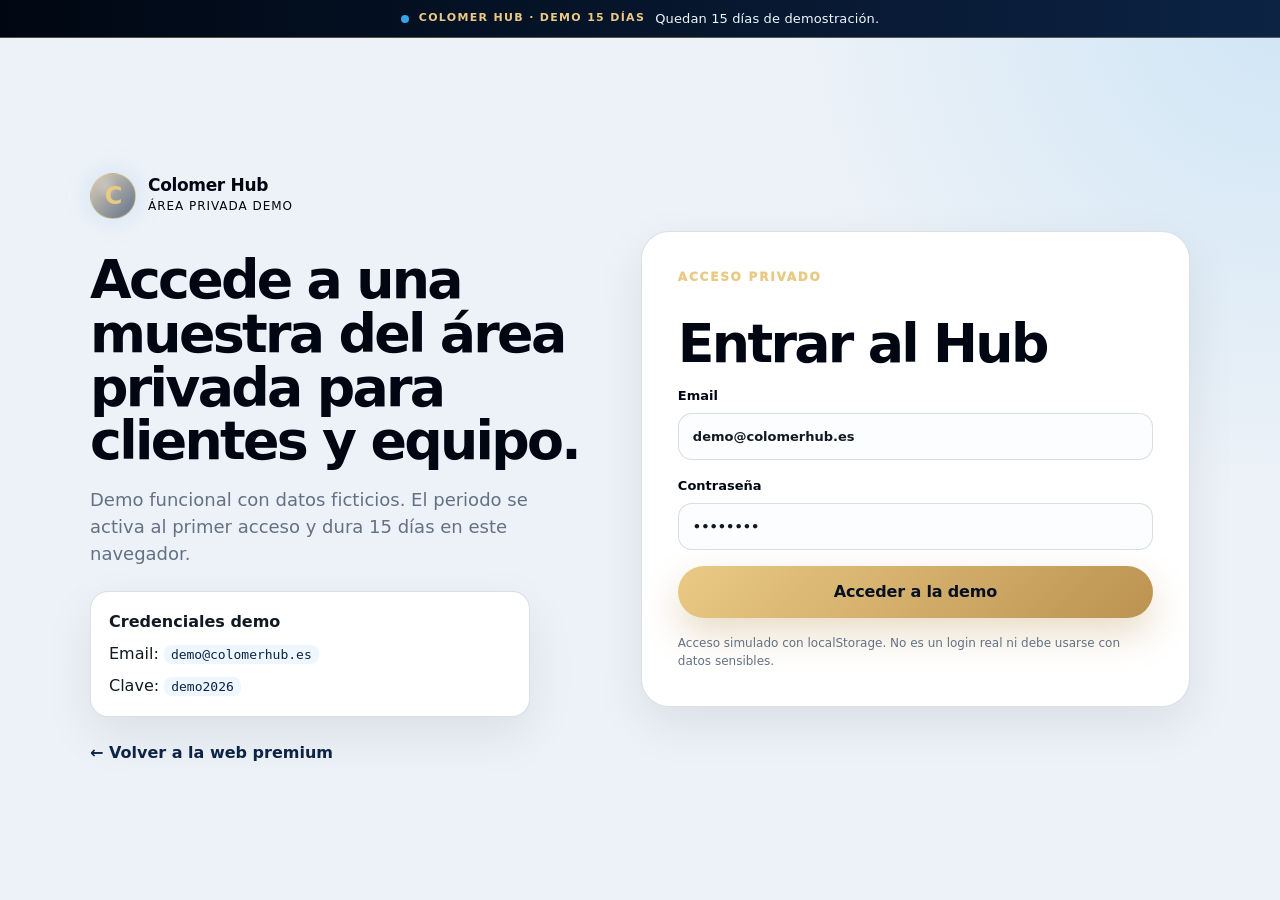
==== hub.html @ 7e305460 "Add files via upload" ====
<!doctype html>
<html lang="es">
<head>
  <meta charset="utf-8">
  <meta name="viewport" content="width=device-width, initial-scale=1">
  <title>Colomer Hub · Demo operativa 15 días</title>
  <meta name="description" content="Demo premium de Hub operativo para Colomer & Asociados con periodo de demostración de 15 días.">
  <meta name="theme-color" content="#000712">
  <link rel="stylesheet" href="styles.css">
</head>
<body class="hub-page">
  <div class="demo-topbar hub-bar" data-trial-banner>
    <span class="pulse-dot"></span>
    <strong>Colomer Hub · Demo 15 días</strong>
    <span data-trial-text>Calculando periodo de demostración…</span>
  </div>

  <main class="hub-shell">
    <section class="login-view" data-login-view>
      <div class="login-brand reveal">
        <a class="brand" href="index.html">
          <span class="brand-mark">C</span>
          <span>
            <strong>Colomer Hub</strong>
            <em>Área privada demo</em>
          </span>
        </a>
        <h1>Accede a una muestra del área privada para clientes y equipo.</h1>
        <p>
          Demo funcional con datos ficticios. El periodo se activa al primer acceso y dura 15 días en este navegador.
        </p>
        <div class="credentials-box">
          <strong>Credenciales demo</strong>
          <span>Email: <code>demo@colomerhub.es</code></span>
          <span>Clave: <code>demo2026</code></span>
        </div>
        <a href="index.html" class="text-link">← Volver a la web premium</a>
      </div>

      <form class="login-card reveal delay-1" data-login-form>
        <span class="eyebrow">Acceso privado</span>
        <h2>Entrar al Hub</h2>
        <label>
          Email
          <input type="email" name="email" value="demo@colomerhub.es" required>
        </label>
        <label>
          Contraseña
          <input type="password" name="password" value="demo2026" required>
        </label>
        <button class="btn btn-gold" type="submit">Acceder a la demo</button>
        <p class="form-note">
          Acceso simulado con localStorage. No es un login real ni debe usarse con datos sensibles.
        </p>
      </form>
    </section>

    <section class="app-view" data-app-view hidden>
      <aside class="sidebar">
        <a class="brand hub-brand" href="index.html">
          <span class="brand-mark">C</span>
          <span>
            <strong>Colomer Hub</strong>
            <em>Demo operativa</em>
          </span>
        </a>

        <nav class="side-nav" aria-label="Navegación Hub">
          <button class="active" type="button" data-tab-button="dashboard">Panel</button>
          <button type="button" data-tab-button="clientes">Clientes</button>
          <button type="button" data-tab-button="documentos">Documentos</button>
          <button type="button" data-tab-button="avisos">Avisos</button>
          <button type="button" data-tab-button="config">Demo y seguridad</button>
        </nav>

        <div class="sidebar-foot">
          <a href="index.html">Web premium</a>
          <button type="button" data-logout>Salir</button>
        </div>
      </aside>

      <div class="hub-main">
        <header class="hub-header">
          <div>
            <span class="eyebrow">Área privada</span>
            <h1>Panel operativo Colomer</h1>
          </div>
          <div class="hub-actions">
            <span class="trial-pill" data-trial-pill>Demo activa</span>
            <button class="btn btn-small btn-ghost-dark" type="button" data-open-upload>Subir documento</button>
          </div>
        </header>

        <section class="hub-tab active" data-tab="dashboard">
          <div class="kpi-grid">
            <article class="kpi-card"><span>Clientes activos</span><strong data-kpi-clients>18</strong><em>demo</em></article>
            <article class="kpi-card"><span>Documentos recibidos</span><strong data-kpi-docs>42</strong><em>este mes</em></article>
            <article class="kpi-card"><span>Pendientes</span><strong data-kpi-pending>12</strong><em>revisión</em></article>
            <article class="kpi-card"><span>Ahorro estimado</span><strong>8h</strong><em>mensuales</em></article>
          </div>

          <div class="hub-grid">
            <article class="hub-card wide">
              <div class="card-title">
                <div><span class="eyebrow">Bandeja</span><h2>Últimos documentos</h2></div>
                <button class="link-button" type="button" data-tab-link="documentos">Ver todos</button>
              </div>
              <div class="table-wrap">
                <table class="data-table">
                  <thead>
                    <tr><th>Cliente</th><th>Documento</th><th>Estado</th><th>Fecha</th></tr>
                  </thead>
                  <tbody data-doc-table="dashboard"></tbody>
                </table>
              </div>
            </article>

            <article class="hub-card">
              <span class="eyebrow">Actividad</span>
              <h2>Seguimiento interno</h2>
              <div class="activity-list" data-activity-list></div>
            </article>
          </div>
        </section>

        <section class="hub-tab" data-tab="clientes">
          <div class="card-title">
            <div><span class="eyebrow">Clientes</span><h2>Fichas de cliente demo</h2></div>
          </div>
          <div class="client-grid" data-client-grid></div>
        </section>

        <section class="hub-tab" data-tab="documentos">
          <article class="hub-card">
            <div class="card-title">
              <div><span class="eyebrow">Documentos</span><h2>Bandeja documental</h2></div>
              <button class="btn btn-small btn-gold" type="button" data-open-upload>Nuevo documento</button>
            </div>
            <div class="filters">
              <button class="active" type="button" data-filter="all">Todos</button>
              <button type="button" data-filter="pendiente">Pendientes</button>
              <button type="button" data-filter="validado">Validados</button>
              <button type="button" data-filter="falta">Falta información</button>
            </div>
            <div class="table-wrap">
              <table class="data-table">
                <thead>
                  <tr><th>Cliente</th><th>Tipo</th><th>Documento</th><th>Estado</th><th>Fecha</th><th>Responsable</th></tr>
                </thead>
                <tbody data-doc-table="full"></tbody>
              </table>
            </div>
          </article>
        </section>

        <section class="hub-tab" data-tab="avisos">
          <div class="hub-grid">
            <article class="hub-card">
              <span class="eyebrow">Avisos</span>
              <h2>Mensajes al cliente</h2>
              <div class="notice-list">
                <div class="notice"><strong>Recordatorio trimestral</strong><span>Subir facturas antes del día 12.</span></div>
                <div class="notice"><strong>Documentación incompleta</strong><span>Falta certificado bancario para Proyectos Levante.</span></div>
                <div class="notice"><strong>Validación contable</strong><span>García Solar SL tiene documentos validados.</span></div>
              </div>
            </article>

            <article class="hub-card">
              <span class="eyebrow">Mensaje rápido</span>
              <h2>Enviar aviso simulado</h2>
              <form data-notice-form>
                <label>Cliente
                  <select name="client">
                    <option>García Solar SL</option>
                    <option>López Retail</option>
                    <option>Natura Clinic</option>
                    <option>Proyectos Levante</option>
                  </select>
                </label>
                <label>Mensaje
                  <textarea name="message" rows="4" required placeholder="Ejemplo: Hemos recibido tus facturas y están en revisión."></textarea>
                </label>
                <button class="btn btn-gold" type="submit">Guardar aviso demo</button>
              </form>
            </article>
          </div>
        </section>

        <section class="hub-tab" data-tab="config">
          <article class="hub-card">
            <span class="eyebrow">Demo y seguridad</span>
            <h2>Qué es real en esta demo y qué requiere versión profesional</h2>
            <div class="security-grid">
              <div>
                <h3>Incluido en esta demo</h3>
                <ul class="feature-list">
                  <li>Diseño premium responsive.</li>
                  <li>Navegación de Hub y paneles simulados.</li>
                  <li>Login demo con localStorage.</li>
                  <li>Periodo de 15 días por navegador.</li>
                  <li>Datos ficticios para presentación comercial.</li>
                </ul>
              </div>
              <div>
                <h3>Necesario en versión real</h3>
                <ul class="feature-list">
                  <li>Login seguro con usuarios y roles.</li>
                  <li>Base de datos y almacenamiento documental.</li>
                  <li>Cifrado, backups y registros de actividad.</li>
                  <li>Revisión RGPD, privacidad y contratos.</li>
                  <li>Hosting, dominio, APIs y costes externos a nombre del cliente.</li>
                </ul>
              </div>
            </div>
            <div class="warning-box">
              Esta demo no debe usarse para documentación real. El bloqueo de 15 días es comercial y funciona en el navegador del usuario; no sustituye una licencia ni un control real de acceso.
            </div>
            <button class="link-button danger" type="button" data-reset-demo>Reiniciar demo en este navegador</button>
          </article>
        </section>
      </div>
    </section>
  </main>

  <dialog class="upload-modal" data-upload-modal>
    <form method="dialog" class="modal-card" data-upload-form>
      <button class="modal-close" value="cancel" aria-label="Cerrar">×</button>
      <span class="eyebrow">Subida documental</span>
      <h2>Nuevo documento demo</h2>
      <p class="form-note">El archivo no se sube a ningún servidor. Solo se guarda el nombre en este navegador.</p>
      <label>Cliente
        <select name="client" required>
          <option>García Solar SL</option>
          <option>López Retail</option>
          <option>Natura Clinic</option>
          <option>Proyectos Levante</option>
          <option>Autónomo Marta Ruiz</option>
        </select>
      </label>
      <label>Tipo de documento
        <select name="type" required>
          <option>Factura</option>
          <option>Nómina</option>
          <option>Contrato</option>
          <option>Modelo fiscal</option>
          <option>Justificante bancario</option>
        </select>
      </label>
      <label>Archivo demo
        <input type="file" name="file" aria-describedby="file-help">
        <span id="file-help" class="form-note">No se sube ni se comparte. Solo se muestra el nombre en la bandeja.</span>
      </label>
      <label>Comentario
        <textarea name="comment" rows="3" placeholder="Añadir observaciones internas."></textarea>
      </label>
      <button class="btn btn-gold" value="default" type="submit">Añadir a bandeja demo</button>
    </form>
  </dialog>

  <div class="expired-overlay" data-expired-overlay hidden>
    <div class="expired-card">
      <span class="eyebrow">Demo finalizada</span>
      <h2>El periodo de demostración de 15 días ha terminado.</h2>
      <p>
        Para continuar, sería necesario activar una versión real con acceso seguro, base de datos,
        almacenamiento documental y configuración profesional.
      </p>
      <a class="btn btn-gold" href="index.html#contacto">Solicitar versión real</a>
    </div>
  </div>

  <div class="toast" data-toast role="status" aria-live="polite"></div>

  <script src="app.js"></script>
</body>
</html>
---- styles.css ----
:root {
  --navy: #000712;
  --navy-2: #061b36;
  --panel: #0c2344;
  --ink: #111923;
  --muted: #647084;
  --gold: #bc9250;
  --gold-2: #e9ca84;
  --bronze: #875f2e;
  --blue: #35a3e5;
  --blue-2: #0067d6;
  --mint: #e6f2e4;
  --paper: #f4f7fb;
  --white: #ffffff;
  --line: rgba(12, 35, 68, .14);
  --shadow: 0 24px 80px rgba(0, 7, 18, .18);
  --radius: 28px;
  --radius-sm: 18px;
  --max: 1180px;
  color-scheme: light;
}

* { box-sizing: border-box; }
html { scroll-behavior: smooth; }
body {
  margin: 0;
  font-family: Inter, ui-sans-serif, system-ui, -apple-system, BlinkMacSystemFont, "Segoe UI", sans-serif;
  background: var(--paper);
  color: var(--ink);
  line-height: 1.5;
}
a { color: inherit; text-decoration: none; }
button, input, textarea, select { font: inherit; }
img { max-width: 100%; display: block; }
[hidden] { display: none !important; }

.shell {
  width: min(var(--max), calc(100% - 40px));
  margin-inline: auto;
}

.demo-topbar {
  position: sticky;
  top: 0;
  z-index: 80;
  min-height: 38px;
  display: flex;
  align-items: center;
  justify-content: center;
  gap: 10px;
  padding: 8px 18px;
  background: linear-gradient(90deg, var(--navy), var(--panel));
  color: #eef7ff;
  border-bottom: 1px solid rgba(233, 202, 132, .35);
  font-size: 13px;
  letter-spacing: .01em;
}
.demo-topbar strong { color: var(--gold-2); text-transform: uppercase; letter-spacing: .12em; font-size: 11px; }
.pulse-dot {
  width: 8px;
  height: 8px;
  border-radius: 50%;
  background: var(--blue);
  box-shadow: 0 0 0 0 rgba(53, 163, 229, .65);
  animation: pulse 1.8s infinite;
}
@keyframes pulse {
  70% { box-shadow: 0 0 0 9px rgba(53, 163, 229, 0); }
  100% { box-shadow: 0 0 0 0 rgba(53, 163, 229, 0); }
}

.site-header {
  min-height: 820px;
  padding-bottom: 90px;
  background:
    radial-gradient(circle at 75% 28%, rgba(53, 163, 229, .26), transparent 24%),
    radial-gradient(circle at 15% 10%, rgba(233, 202, 132, .12), transparent 24%),
    linear-gradient(135deg, #000712 0%, #061b36 54%, #0c2344 100%);
  color: var(--white);
  position: relative;
  overflow: hidden;
}
.site-header:before {
  content: "";
  position: absolute;
  inset: 0;
  background-image:
    linear-gradient(rgba(255,255,255,.045) 1px, transparent 1px),
    linear-gradient(90deg, rgba(255,255,255,.045) 1px, transparent 1px);
  background-size: 58px 58px;
  mask-image: linear-gradient(to bottom, rgba(0,0,0,.75), transparent);
}
.site-header > * { position: relative; z-index: 1; }

.nav {
  height: 86px;
  display: flex;
  align-items: center;
  justify-content: space-between;
}
.brand {
  display: inline-flex;
  align-items: center;
  gap: 12px;
  min-width: 0;
}
.brand-mark {
  width: 46px;
  height: 46px;
  flex: 0 0 46px;
  display: grid;
  place-items: center;
  border-radius: 50%;
  color: var(--gold-2);
  font-weight: 900;
  font-size: 24px;
  letter-spacing: -.04em;
  background:
    radial-gradient(circle at 35% 30%, rgba(255,255,255,.22), transparent 28%),
    linear-gradient(135deg, rgba(188,146,80,.36), rgba(12,35,68,.62));
  border: 1px solid rgba(233, 202, 132, .55);
  box-shadow: 0 0 28px rgba(53, 163, 229, .18);
}
.brand strong {
  display: block;
  line-height: 1.05;
  font-size: 17px;
  letter-spacing: -.02em;
}
.brand em {
  display: block;
  margin-top: 3px;
  font-style: normal;
  color: rgba(233, 244, 255, .72);
  font-size: 12px;
  letter-spacing: .08em;
  text-transform: uppercase;
}
.nav-links {
  display: flex;
  align-items: center;
  gap: 26px;
  color: rgba(238, 247, 255, .82);
  font-weight: 700;
  font-size: 14px;
}
.nav-links a:not(.btn):hover { color: var(--gold-2); }
.nav-toggle { display: none; }

.btn {
  border: 0;
  cursor: pointer;
  display: inline-flex;
  align-items: center;
  justify-content: center;
  gap: 9px;
  min-height: 52px;
  padding: 0 22px;
  border-radius: 999px;
  font-weight: 900;
  letter-spacing: -.01em;
  transition: transform .2s ease, box-shadow .2s ease, border-color .2s ease, background .2s ease;
}
.btn:hover { transform: translateY(-2px); }
.btn-small { min-height: 38px; padding: 0 15px; font-size: 13px; }
.btn-gold {
  color: #071123;
  background: linear-gradient(135deg, var(--gold-2), var(--gold));
  box-shadow: 0 16px 36px rgba(188, 146, 80, .32);
}
.btn-ghost {
  color: white;
  background: rgba(255,255,255,.08);
  border: 1px solid rgba(255,255,255,.18);
}
.btn-ghost-dark {
  color: var(--panel);
  background: #eef6ff;
  border: 1px solid #cfe6fb;
}
.btn-light {
  color: var(--navy);
  background: white;
  box-shadow: 0 18px 44px rgba(0, 0, 0, .18);
}

.hero {
  display: grid;
  grid-template-columns: 1.02fr .98fr;
  gap: 68px;
  align-items: center;
  padding-top: 72px;
}
.eyebrow {
  display: inline-flex;
  color: var(--gold-2);
  text-transform: uppercase;
  letter-spacing: .15em;
  font-size: 12px;
  font-weight: 950;
  margin-bottom: 15px;
}
.hero h1 {
  margin: 0;
  font-size: clamp(46px, 6vw, 78px);
  line-height: .94;
  letter-spacing: -.065em;
  max-width: 820px;
}
.hero-lead {
  margin: 26px 0 0;
  max-width: 690px;
  color: rgba(238, 247, 255, .78);
  font-size: 19px;
}
.hero-actions {
  display: flex;
  flex-wrap: wrap;
  gap: 14px;
  margin-top: 34px;
}
.hero-notes {
  display: flex;
  flex-wrap: wrap;
  gap: 12px;
  margin-top: 28px;
  color: rgba(238, 247, 255, .78);
  font-size: 13px;
  font-weight: 700;
}
.hero-notes span {
  border: 1px solid rgba(233, 202, 132, .22);
  background: rgba(255,255,255,.055);
  border-radius: 999px;
  padding: 7px 10px;
}

.hero-panel {
  position: relative;
  min-height: 520px;
  display: grid;
  place-items: center;
}
.orb {
  position: absolute;
  width: min(90%, 470px);
  aspect-ratio: 1;
  border-radius: 50%;
  background:
    radial-gradient(circle at 50% 50%, rgba(53, 163, 229, .26), transparent 42%),
    conic-gradient(from 90deg, rgba(233,202,132,.08), rgba(53,163,229,.28), rgba(233,202,132,.08));
  filter: blur(.2px);
  animation: spin 18s linear infinite;
}
@keyframes spin { to { transform: rotate(360deg); } }
.panel-card {
  position: relative;
  width: min(100%, 470px);
  border: 1px solid rgba(233, 202, 132, .34);
  background:
    linear-gradient(145deg, rgba(255,255,255,.16), rgba(255,255,255,.045)),
    linear-gradient(145deg, rgba(0,7,18,.92), rgba(12,35,68,.82));
  backdrop-filter: blur(18px);
  border-radius: 30px;
  box-shadow: 0 30px 90px rgba(0,0,0,.34);
  padding: 24px;
}
.panel-head {
  display: flex;
  align-items: flex-start;
  justify-content: space-between;
  gap: 16px;
  margin-bottom: 24px;
}
.panel-head span { color: var(--gold-2); font-weight: 900; letter-spacing: .12em; text-transform: uppercase; font-size: 11px; }
.panel-head strong { color: white; font-size: 18px; }
.metric-row {
  display: grid;
  grid-template-columns: repeat(3, 1fr);
  gap: 12px;
  margin-bottom: 22px;
}
.metric-row div {
  padding: 15px;
  border-radius: 17px;
  background: rgba(255,255,255,.07);
  border: 1px solid rgba(255,255,255,.1);
}
.metric-row b { display: block; font-size: 30px; line-height: 1; color: white; }
.metric-row span { color: rgba(238,247,255,.66); font-size: 12px; }
.doc-line {
  display: flex;
  justify-content: space-between;
  gap: 14px;
  margin-top: 10px;
  padding: 14px;
  border-radius: 15px;
  background: rgba(255,255,255,.075);
  border: 1px solid rgba(255,255,255,.08);
  color: rgba(238,247,255,.9);
  font-size: 13px;
}
.doc-line em { font-style: normal; color: var(--blue); font-weight: 900; }
.doc-line.ok em { color: #8ee1c4; }
.doc-line.warn em { color: var(--gold-2); }
.floating-card {
  position: absolute;
  z-index: 2;
  width: 170px;
  padding: 17px;
  border-radius: 19px;
  background: rgba(255,255,255,.93);
  color: var(--navy);
  box-shadow: 0 20px 60px rgba(0,0,0,.24);
}
.floating-card small { display: block; color: var(--muted); font-weight: 800; }
.floating-card strong { display: block; margin-top: 4px; font-size: 18px; }
.fc-1 { top: 92px; left: 0; }
.fc-2 { right: 8px; bottom: 78px; }

.trust-strip {
  position: relative;
  z-index: 3;
  margin-top: -56px;
  display: grid;
  grid-template-columns: repeat(3, 1fr);
  gap: 18px;
}
.trust-strip article {
  min-height: 118px;
  padding: 24px;
  border-radius: var(--radius-sm);
  background: rgba(255,255,255,.92);
  box-shadow: var(--shadow);
  border: 1px solid rgba(255,255,255,.6);
}
.trust-strip strong { display: block; color: var(--navy); font-size: 22px; }
.trust-strip span { display: block; margin-top: 6px; color: var(--muted); }

.section {
  padding: 96px 0;
}
.section-head {
  max-width: 850px;
  margin-bottom: 36px;
}
.section h2,
.contact-card h2,
.hub-card h2,
.login-card h2,
.login-brand h1,
.expired-card h2 {
  margin: 0;
  color: var(--navy);
  font-size: clamp(34px, 4.2vw, 54px);
  line-height: 1;
  letter-spacing: -.05em;
}
.section-head p,
.split p,
.contact-card p {
  margin: 18px 0 0;
  color: var(--muted);
  font-size: 18px;
}
.cards-grid.six {
  display: grid;
  grid-template-columns: repeat(3, 1fr);
  gap: 18px;
}
.service-card,
.step,
.contact-card,
.hub-card,
.login-card,
.credentials-box,
.client-card,
.notice {
  background: white;
  border: 1px solid var(--line);
  box-shadow: 0 18px 50px rgba(0, 7, 18, .08);
  border-radius: var(--radius-sm);
}
.service-card {
  padding: 28px;
  min-height: 220px;
}
.card-icon {
  display: inline-flex;
  align-items: center;
  justify-content: center;
  width: 44px;
  height: 44px;
  border-radius: 14px;
  background: linear-gradient(135deg, rgba(233,202,132,.32), rgba(53,163,229,.12));
  color: var(--bronze);
  font-weight: 950;
}
.service-card h3,
.step h3,
.hub-card h3,
.client-card h3 {
  margin: 20px 0 8px;
  color: var(--navy);
  font-size: 23px;
  letter-spacing: -.03em;
}
.service-card p,
.step p,
.hub-card p,
.client-card p,
.notice span {
  color: var(--muted);
  margin: 0;
}

.split-section {
  background:
    linear-gradient(135deg, rgba(0,7,18,.96), rgba(12,35,68,.94)),
    radial-gradient(circle at 80% 50%, rgba(53,163,229,.22), transparent 28%);
  color: white;
}
.split {
  display: grid;
  grid-template-columns: .95fr 1.05fr;
  gap: 70px;
  align-items: center;
}
.split h2 { color: white; }
.split p { color: rgba(238,247,255,.75); }
.feature-list {
  list-style: none;
  padding: 0;
  margin: 24px 0 28px;
}
.feature-list li {
  position: relative;
  padding-left: 28px;
  margin: 12px 0;
  color: inherit;
}
.feature-list li:before {
  content: "✓";
  position: absolute;
  left: 0;
  top: 0;
  color: var(--gold-2);
  font-weight: 950;
}

.hub-preview { text-align: center; }
.browser {
  overflow: hidden;
  border-radius: 28px;
  background: rgba(255,255,255,.08);
  border: 1px solid rgba(233,202,132,.28);
  box-shadow: 0 34px 90px rgba(0,0,0,.35);
}
.browser-top {
  height: 44px;
  display: flex;
  align-items: center;
  gap: 8px;
  padding: 0 18px;
  background: rgba(0,7,18,.58);
  border-bottom: 1px solid rgba(255,255,255,.09);
}
.browser-top span {
  width: 11px;
  height: 11px;
  border-radius: 50%;
  background: rgba(255,255,255,.32);
}
.browser-body {
  min-height: 380px;
  display: grid;
  grid-template-columns: 130px 1fr;
  gap: 18px;
  padding: 22px;
}
.side-mini {
  border-radius: 18px;
  background:
    linear-gradient(#fff 0 0) 20px 28px/66px 8px no-repeat,
    linear-gradient(#fff 0 0) 20px 62px/86px 7px no-repeat,
    linear-gradient(#fff 0 0) 20px 92px/70px 7px no-repeat,
    linear-gradient(#fff 0 0) 20px 122px/78px 7px no-repeat,
    rgba(255,255,255,.08);
  opacity: .55;
}
.dash-mini {
  display: grid;
  gap: 16px;
}
.mini-title, .mini-kpis span, .mini-table i {
  display: block;
  border-radius: 14px;
  background: rgba(255,255,255,.13);
}
.mini-title { height: 58px; }
.mini-kpis {
  display: grid;
  grid-template-columns: repeat(3, 1fr);
  gap: 12px;
}
.mini-kpis span { height: 92px; }
.mini-table {
  display: grid;
  gap: 10px;
}
.mini-table i { height: 42px; }
.microcopy { margin-top: 18px; color: rgba(238,247,255,.62); font-size: 13px; }

.timeline {
  display: grid;
  grid-template-columns: repeat(5, 1fr);
  gap: 16px;
}
.step { padding: 24px; }
.step b {
  display: inline-flex;
  width: 42px;
  height: 42px;
  align-items: center;
  justify-content: center;
  border-radius: 50%;
  background: var(--navy);
  color: var(--gold-2);
}

.cta-band {
  background: linear-gradient(135deg, var(--panel), var(--navy));
  color: white;
}
.cta-inner {
  display: grid;
  grid-template-columns: 1fr auto;
  gap: 32px;
  align-items: center;
}
.cta-inner h2 { color: white; max-width: 780px; }
.cta-inner p { color: rgba(238,247,255,.72); max-width: 720px; }

.contact-card {
  padding: 38px;
  display: grid;
  grid-template-columns: .9fr 1.1fr;
  gap: 48px;
}
.contact-form,
.login-card,
.hub-card form,
.modal-card {
  display: grid;
  gap: 16px;
}
label {
  display: grid;
  gap: 7px;
  color: var(--navy);
  font-weight: 900;
  font-size: 13px;
}
input, textarea, select {
  width: 100%;
  border: 1px solid var(--line);
  border-radius: 14px;
  padding: 13px 14px;
  background: #fbfdff;
  color: var(--ink);
  outline: none;
}
input:focus, textarea:focus, select:focus {
  border-color: rgba(53,163,229,.8);
  box-shadow: 0 0 0 4px rgba(53,163,229,.11);
}
.form-note {
  margin: 0;
  color: var(--muted);
  font-size: 12px;
}
.footer {
  padding: 34px 0;
  background: var(--navy);
  color: rgba(238,247,255,.74);
}
.footer-inner {
  display: flex;
  justify-content: space-between;
  gap: 24px;
  align-items: center;
}
.footer strong { color: white; display: block; }
.footer a { margin-left: 20px; }

/* Hub */
.hub-page {
  background:
    radial-gradient(circle at top right, rgba(53,163,229,.16), transparent 32%),
    #edf2f8;
}
.hub-shell { min-height: calc(100vh - 38px); }
.login-view {
  width: min(1100px, calc(100% - 40px));
  min-height: calc(100vh - 38px);
  margin: 0 auto;
  display: grid;
  grid-template-columns: .95fr 1.05fr;
  gap: 54px;
  align-items: center;
}
.login-brand h1 {
  margin-top: 34px;
  max-width: 620px;
}
.login-brand p {
  color: var(--muted);
  font-size: 18px;
  max-width: 560px;
}
.login-brand .brand strong,
.login-brand .brand em { color: var(--navy); }
.login-card {
  padding: 36px;
  border-radius: var(--radius);
}
.credentials-box {
  display: grid;
  gap: 8px;
  max-width: 440px;
  padding: 18px;
  margin: 24px 0;
}
.credentials-box code {
  color: var(--panel);
  background: #eef6ff;
  padding: 2px 7px;
  border-radius: 8px;
}
.text-link {
  color: var(--panel);
  font-weight: 900;
}

.app-view {
  min-height: calc(100vh - 38px);
  display: grid;
  grid-template-columns: 286px minmax(0, 1fr);
}
.sidebar {
  position: sticky;
  top: 38px;
  height: calc(100vh - 38px);
  padding: 26px 18px;
  color: white;
  background:
    radial-gradient(circle at 100% 0%, rgba(53,163,229,.24), transparent 32%),
    linear-gradient(180deg, var(--navy), var(--panel));
  border-right: 1px solid rgba(233,202,132,.24);
  display: flex;
  flex-direction: column;
}
.hub-brand { margin-bottom: 30px; }
.side-nav {
  display: grid;
  gap: 8px;
}
.side-nav button,
.sidebar-foot button,
.sidebar-foot a {
  width: 100%;
  border: 0;
  color: rgba(238,247,255,.75);
  background: transparent;
  text-align: left;
  padding: 13px 14px;
  border-radius: 14px;
  cursor: pointer;
  font-weight: 850;
}
.side-nav button:hover,
.side-nav button.active {
  color: white;
  background: rgba(255,255,255,.095);
}
.sidebar-foot {
  margin-top: auto;
  display: grid;
  gap: 6px;
}
.hub-main {
  min-width: 0;
  padding: 30px;
}
.hub-header {
  display: flex;
  justify-content: space-between;
  align-items: flex-start;
  gap: 24px;
  margin-bottom: 26px;
}
.hub-header h1 {
  margin: 0;
  color: var(--navy);
  font-size: clamp(32px, 4vw, 54px);
  line-height: 1;
  letter-spacing: -.055em;
}
.hub-actions { display: flex; align-items: center; gap: 12px; flex-wrap: wrap; justify-content: flex-end; }
.trial-pill {
  display: inline-flex;
  border-radius: 999px;
  padding: 9px 13px;
  background: white;
  border: 1px solid var(--line);
  color: var(--panel);
  font-weight: 900;
  font-size: 13px;
}
.kpi-grid {
  display: grid;
  grid-template-columns: repeat(4, 1fr);
  gap: 16px;
  margin-bottom: 18px;
}
.kpi-card,
.hub-card {
  background: white;
  border: 1px solid var(--line);
  box-shadow: 0 18px 50px rgba(0, 7, 18, .07);
  border-radius: 24px;
}
.kpi-card { padding: 22px; }
.kpi-card span, .kpi-card em {
  display: block;
  color: var(--muted);
  font-style: normal;
  font-weight: 800;
}
.kpi-card strong {
  display: block;
  margin: 8px 0 4px;
  font-size: 42px;
  color: var(--navy);
  letter-spacing: -.05em;
  line-height: 1;
}
.hub-grid {
  display: grid;
  grid-template-columns: minmax(0, 1.45fr) minmax(320px, .75fr);
  gap: 18px;
}
.hub-card { padding: 24px; }
.card-title {
  display: flex;
  align-items: flex-start;
  justify-content: space-between;
  gap: 18px;
  margin-bottom: 18px;
}
.hub-card h2 {
  font-size: clamp(26px, 3vw, 38px);
}
.table-wrap { overflow-x: auto; }
.data-table {
  width: 100%;
  border-collapse: collapse;
  min-width: 700px;
}
.data-table th {
  text-align: left;
  color: var(--muted);
  font-size: 12px;
  letter-spacing: .08em;
  text-transform: uppercase;
  padding: 12px 10px;
  border-bottom: 1px solid var(--line);
}
.data-table td {
  padding: 14px 10px;
  border-bottom: 1px solid var(--line);
  vertical-align: middle;
}
.status {
  display: inline-flex;
  align-items: center;
  white-space: nowrap;
  border-radius: 999px;
  padding: 7px 10px;
  font-weight: 900;
  font-size: 12px;
}
.status.validado { background: #e5f8ef; color: #08714e; }
.status.pendiente { background: #fff5df; color: #8a5e13; }
.status.falta { background: #ffeceb; color: #a0322c; }
.status.proceso { background: #eaf5ff; color: #0b5e9c; }
.status.recibido { background: #eef2f7; color: #516070; }

.activity-list { display: grid; gap: 12px; }
.activity {
  border-left: 3px solid var(--gold);
  padding: 2px 0 2px 12px;
}
.activity strong { display: block; color: var(--navy); }
.activity span { color: var(--muted); font-size: 13px; }
.hub-tab { display: none; }
.hub-tab.active { display: block; }

.client-grid {
  display: grid;
  grid-template-columns: repeat(3, 1fr);
  gap: 18px;
}
.client-card {
  padding: 24px;
}
.client-meta {
  display: flex;
  flex-wrap: wrap;
  gap: 8px;
  margin-top: 16px;
}
.client-meta span {
  border-radius: 999px;
  background: #eef6ff;
  color: var(--panel);
  padding: 7px 10px;
  font-size: 12px;
  font-weight: 900;
}
.filters {
  display: flex;
  flex-wrap: wrap;
  gap: 8px;
  margin-bottom: 15px;
}
.filters button,
.link-button {
  border: 0;
  cursor: pointer;
  border-radius: 999px;
  padding: 9px 12px;
  background: #eef2f7;
  color: var(--panel);
  font-weight: 900;
}
.filters button.active {
  background: var(--panel);
  color: white;
}
.link-button { background: transparent; color: var(--blue-2); padding: 0; }
.link-button.danger { color: #a0322c; margin-top: 20px; }

.notice-list { display: grid; gap: 12px; }
.notice { padding: 18px; }
.notice strong { display: block; color: var(--navy); margin-bottom: 5px; }

.security-grid {
  display: grid;
  grid-template-columns: 1fr 1fr;
  gap: 18px;
}
.security-grid .feature-list li { color: var(--muted); }
.security-grid .feature-list li:before { color: var(--gold); }
.warning-box {
  margin-top: 20px;
  padding: 18px;
  border-radius: 18px;
  background: #fff6e5;
  color: #73501e;
  border: 1px solid #ecd5a1;
  font-weight: 800;
}

.upload-modal {
  width: min(560px, calc(100% - 28px));
  border: 0;
  border-radius: 28px;
  padding: 0;
  box-shadow: 0 40px 120px rgba(0,0,0,.38);
}
.upload-modal::backdrop { background: rgba(0, 7, 18, .68); backdrop-filter: blur(5px); }
.modal-card { padding: 28px; position: relative; }
.modal-close {
  position: absolute;
  right: 18px;
  top: 16px;
  border: 0;
  background: #eef2f7;
  color: var(--navy);
  width: 38px;
  height: 38px;
  border-radius: 50%;
  font-size: 24px;
  cursor: pointer;
}
.expired-overlay {
  position: fixed;
  inset: 0;
  z-index: 100;
  display: grid;
  place-items: center;
  background: rgba(0,7,18,.82);
  padding: 22px;
}
.expired-card {
  width: min(560px, 100%);
  background: white;
  border-radius: 30px;
  padding: 34px;
  box-shadow: 0 36px 120px rgba(0,0,0,.36);
}
.expired-card p { color: var(--muted); }

.toast {
  position: fixed;
  left: 50%;
  bottom: 24px;
  z-index: 120;
  transform: translate(-50%, 20px);
  opacity: 0;
  pointer-events: none;
  color: white;
  background: linear-gradient(135deg, var(--navy), var(--panel));
  border: 1px solid rgba(233,202,132,.28);
  border-radius: 999px;
  padding: 13px 18px;
  box-shadow: 0 18px 50px rgba(0,0,0,.22);
  transition: opacity .2s ease, transform .2s ease;
}
.toast.show {
  opacity: 1;
  transform: translate(-50%, 0);
}

.reveal {
  opacity: 0;
  transform: translateY(18px);
  animation: reveal .72s cubic-bezier(.16,1,.3,1) forwards;
}
.delay-1 { animation-delay: .12s; }
.delay-2 { animation-delay: .22s; }
@keyframes reveal {
  to { opacity: 1; transform: translateY(0); }
}

@media (max-width: 1020px) {
  .hero, .split, .contact-card, .login-view, .hub-grid {
    grid-template-columns: 1fr;
  }
  .hero { gap: 30px; padding-top: 40px; }
  .hero-panel { min-height: 430px; }
  .trust-strip, .cards-grid.six, .timeline, .kpi-grid, .client-grid, .security-grid {
    grid-template-columns: repeat(2, 1fr);
  }
  .app-view { grid-template-columns: 1fr; }
  .sidebar {
    position: static;
    height: auto;
  }
  .side-nav { grid-template-columns: repeat(3, 1fr); }
  .sidebar-foot { grid-template-columns: 1fr 1fr; }
}

@media (max-width: 760px) {
  .shell, .login-view { width: min(100% - 28px, var(--max)); }
  .demo-topbar { justify-content: flex-start; font-size: 12px; }
  .site-header { min-height: auto; padding-bottom: 58px; }
  .nav { height: 72px; }
  .nav-toggle {
    display: inline-grid;
    gap: 5px;
    background: rgba(255,255,255,.08);
    border: 1px solid rgba(255,255,255,.15);
    border-radius: 13px;
    padding: 10px;
  }
  .nav-toggle span {
    display: block;
    width: 22px;
    height: 2px;
    background: white;
  }
  .nav-links {
    position: absolute;
    top: 72px;
    left: 14px;
    right: 14px;
    display: none;
    flex-direction: column;
    align-items: stretch;
    gap: 10px;
    padding: 14px;
    border-radius: 22px;
    background: rgba(0,7,18,.96);
    border: 1px solid rgba(233,202,132,.24);
  }
  .nav-links.open { display: flex; }
  .hero h1 { font-size: 42px; }
  .hero-lead { font-size: 16px; }
  .hero-actions { flex-direction: column; }
  .btn { width: 100%; }
  .floating-card { display: none; }
  .panel-card { padding: 18px; }
  .metric-row { grid-template-columns: 1fr; }
  .trust-strip, .cards-grid.six, .timeline, .kpi-grid, .client-grid, .security-grid {
    grid-template-columns: 1fr;
  }
  .section { padding: 62px 0; }
  .section h2, .contact-card h2, .login-brand h1 { font-size: 34px; }
  .cta-inner { grid-template-columns: 1fr; }
  .footer-inner { display: grid; }
  .footer a { margin: 0 16px 0 0; }
  .contact-card { padding: 24px; }
  .login-view { padding: 38px 0; }
  .app-view { min-height: auto; }
  .hub-main { padding: 18px 14px 30px; }
  .hub-header { display: grid; }
  .hub-actions { justify-content: stretch; }
  .side-nav { grid-template-columns: 1fr; }
  .sidebar { top: auto; }
  .data-table { min-width: 760px; }
}
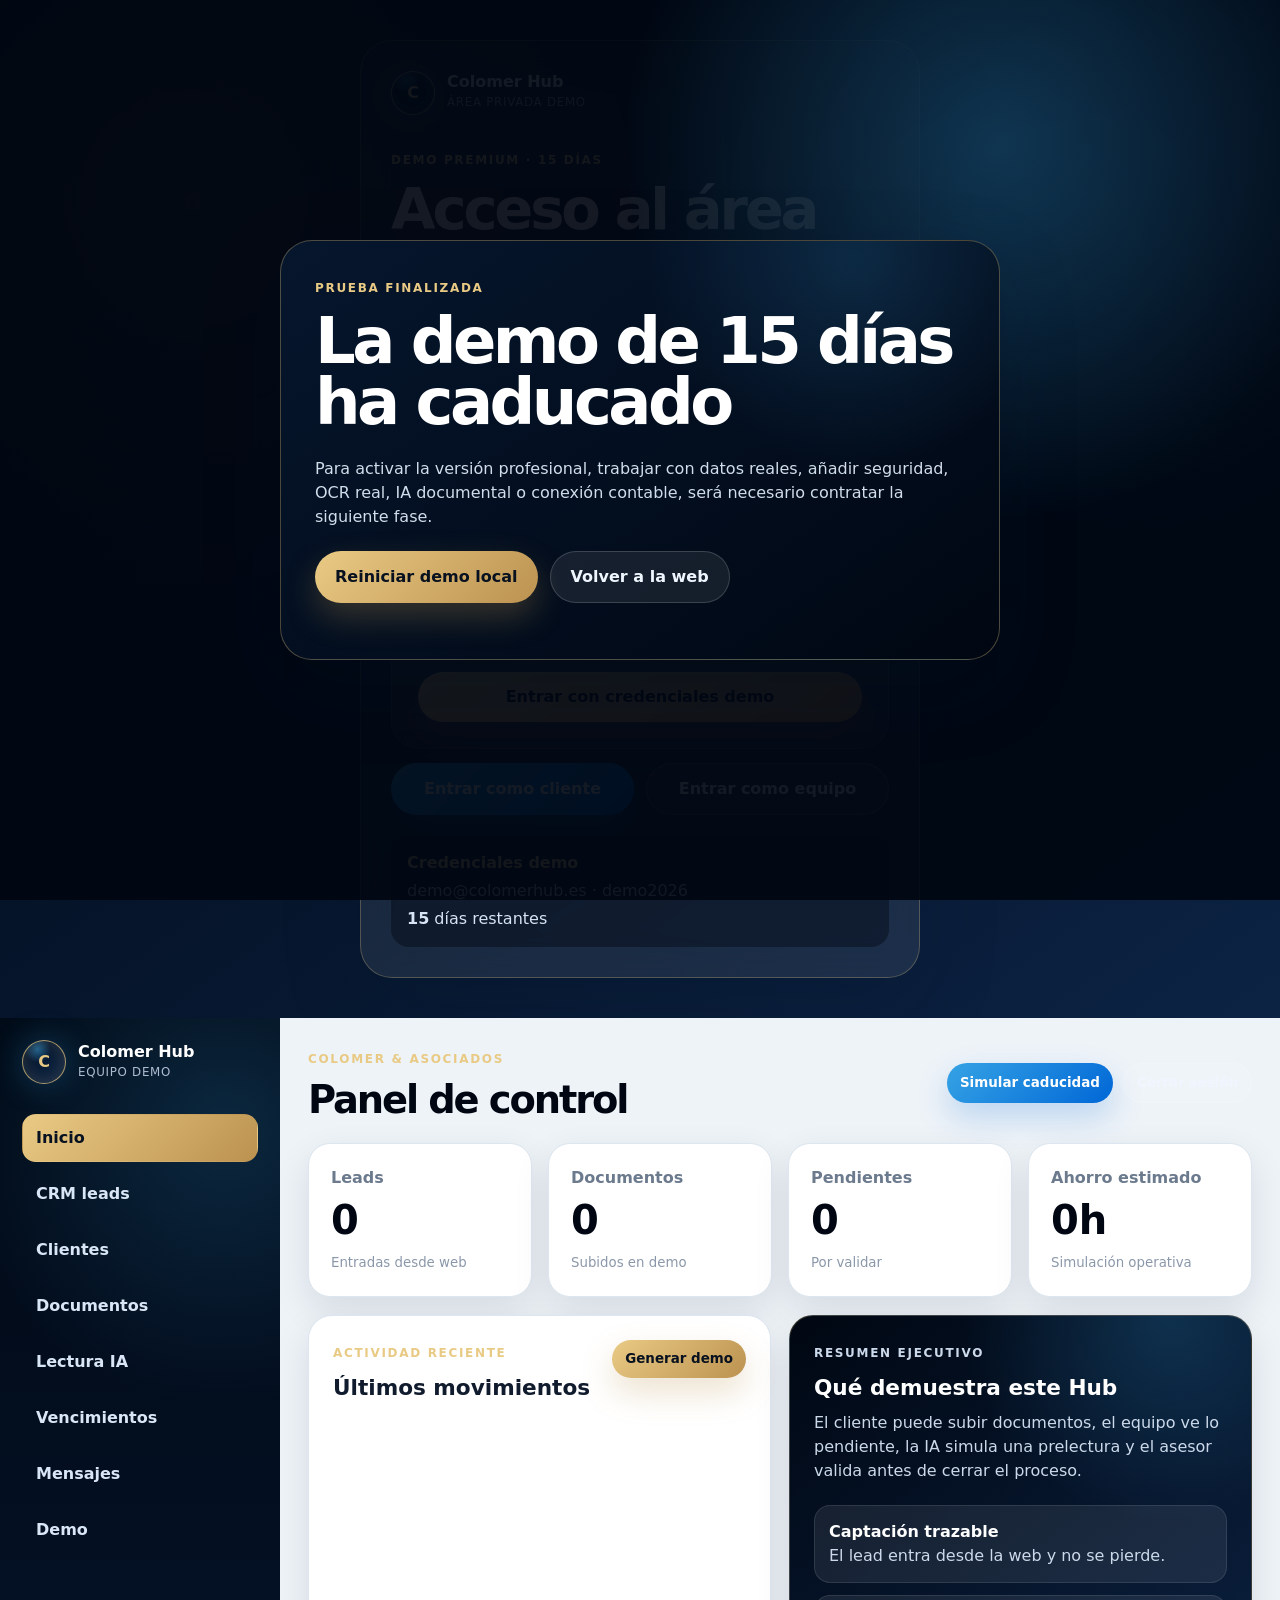
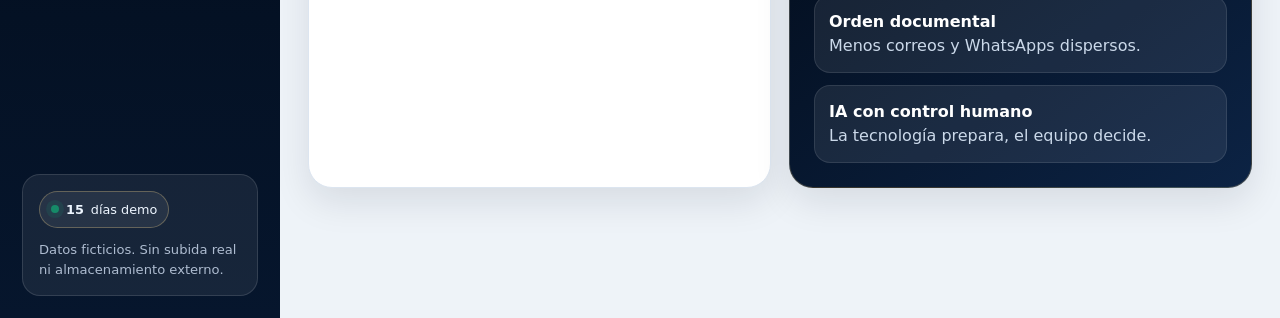
==== commit f3fd856c: "Add files via upload" ====
--- a/hub.html
+++ b/hub.html
@@ -3,274 +3,272 @@
 <head>
   <meta charset="utf-8">
   <meta name="viewport" content="width=device-width, initial-scale=1">
-  <title>Colomer Hub · Demo operativa 15 días</title>
-  <meta name="description" content="Demo premium de Hub operativo para Colomer & Asociados con periodo de demostración de 15 días.">
-  <meta name="theme-color" content="#000712">
+  <title>Colomer Hub · Demo premium 15 días</title>
+  <meta name="description" content="Demo premium del área privada Colomer Hub: CRM de leads, cliente, documentos, lectura IA simulada y dashboard.">
   <link rel="stylesheet" href="styles.css">
 </head>
-<body class="hub-page">
-  <div class="demo-topbar hub-bar" data-trial-banner>
-    <span class="pulse-dot"></span>
-    <strong>Colomer Hub · Demo 15 días</strong>
-    <span data-trial-text>Calculando periodo de demostración…</span>
-  </div>
-
-  <main class="hub-shell">
-    <section class="login-view" data-login-view>
-      <div class="login-brand reveal">
-        <a class="brand" href="index.html">
-          <span class="brand-mark">C</span>
-          <span>
-            <strong>Colomer Hub</strong>
-            <em>Área privada demo</em>
-          </span>
-        </a>
-        <h1>Accede a una muestra del área privada para clientes y equipo.</h1>
-        <p>
-          Demo funcional con datos ficticios. El periodo se activa al primer acceso y dura 15 días en este navegador.
-        </p>
-        <div class="credentials-box">
-          <strong>Credenciales demo</strong>
-          <span>Email: <code>demo@colomerhub.es</code></span>
-          <span>Clave: <code>demo2026</code></span>
-        </div>
-        <a href="index.html" class="text-link">← Volver a la web premium</a>
-      </div>
-
-      <form class="login-card reveal delay-1" data-login-form>
-        <span class="eyebrow">Acceso privado</span>
-        <h2>Entrar al Hub</h2>
-        <label>
-          Email
-          <input type="email" name="email" value="demo@colomerhub.es" required>
-        </label>
-        <label>
-          Contraseña
-          <input type="password" name="password" value="demo2026" required>
-        </label>
-        <button class="btn btn-gold" type="submit">Acceder a la demo</button>
-        <p class="form-note">
-          Acceso simulado con localStorage. No es un login real ni debe usarse con datos sensibles.
-        </p>
-      </form>
-    </section>
-
-    <section class="app-view" data-app-view hidden>
-      <aside class="sidebar">
-        <a class="brand hub-brand" href="index.html">
-          <span class="brand-mark">C</span>
-          <span>
-            <strong>Colomer Hub</strong>
-            <em>Demo operativa</em>
-          </span>
-        </a>
-
-        <nav class="side-nav" aria-label="Navegación Hub">
-          <button class="active" type="button" data-tab-button="dashboard">Panel</button>
-          <button type="button" data-tab-button="clientes">Clientes</button>
-          <button type="button" data-tab-button="documentos">Documentos</button>
-          <button type="button" data-tab-button="avisos">Avisos</button>
-          <button type="button" data-tab-button="config">Demo y seguridad</button>
-        </nav>
-
-        <div class="sidebar-foot">
-          <a href="index.html">Web premium</a>
-          <button type="button" data-logout>Salir</button>
-        </div>
-      </aside>
-
-      <div class="hub-main">
-        <header class="hub-header">
-          <div>
-            <span class="eyebrow">Área privada</span>
-            <h1>Panel operativo Colomer</h1>
-          </div>
-          <div class="hub-actions">
-            <span class="trial-pill" data-trial-pill>Demo activa</span>
-            <button class="btn btn-small btn-ghost-dark" type="button" data-open-upload>Subir documento</button>
-          </div>
-        </header>
-
-        <section class="hub-tab active" data-tab="dashboard">
-          <div class="kpi-grid">
-            <article class="kpi-card"><span>Clientes activos</span><strong data-kpi-clients>18</strong><em>demo</em></article>
-            <article class="kpi-card"><span>Documentos recibidos</span><strong data-kpi-docs>42</strong><em>este mes</em></article>
-            <article class="kpi-card"><span>Pendientes</span><strong data-kpi-pending>12</strong><em>revisión</em></article>
-            <article class="kpi-card"><span>Ahorro estimado</span><strong>8h</strong><em>mensuales</em></article>
-          </div>
-
-          <div class="hub-grid">
-            <article class="hub-card wide">
-              <div class="card-title">
-                <div><span class="eyebrow">Bandeja</span><h2>Últimos documentos</h2></div>
-                <button class="link-button" type="button" data-tab-link="documentos">Ver todos</button>
-              </div>
-              <div class="table-wrap">
-                <table class="data-table">
-                  <thead>
-                    <tr><th>Cliente</th><th>Documento</th><th>Estado</th><th>Fecha</th></tr>
-                  </thead>
-                  <tbody data-doc-table="dashboard"></tbody>
-                </table>
-              </div>
-            </article>
-
-            <article class="hub-card">
-              <span class="eyebrow">Actividad</span>
-              <h2>Seguimiento interno</h2>
-              <div class="activity-list" data-activity-list></div>
-            </article>
-          </div>
-        </section>
-
-        <section class="hub-tab" data-tab="clientes">
-          <div class="card-title">
-            <div><span class="eyebrow">Clientes</span><h2>Fichas de cliente demo</h2></div>
-          </div>
-          <div class="client-grid" data-client-grid></div>
-        </section>
-
-        <section class="hub-tab" data-tab="documentos">
-          <article class="hub-card">
-            <div class="card-title">
-              <div><span class="eyebrow">Documentos</span><h2>Bandeja documental</h2></div>
-              <button class="btn btn-small btn-gold" type="button" data-open-upload>Nuevo documento</button>
-            </div>
-            <div class="filters">
-              <button class="active" type="button" data-filter="all">Todos</button>
-              <button type="button" data-filter="pendiente">Pendientes</button>
-              <button type="button" data-filter="validado">Validados</button>
-              <button type="button" data-filter="falta">Falta información</button>
-            </div>
-            <div class="table-wrap">
-              <table class="data-table">
-                <thead>
-                  <tr><th>Cliente</th><th>Tipo</th><th>Documento</th><th>Estado</th><th>Fecha</th><th>Responsable</th></tr>
-                </thead>
-                <tbody data-doc-table="full"></tbody>
-              </table>
-            </div>
-          </article>
-        </section>
-
-        <section class="hub-tab" data-tab="avisos">
-          <div class="hub-grid">
-            <article class="hub-card">
-              <span class="eyebrow">Avisos</span>
-              <h2>Mensajes al cliente</h2>
-              <div class="notice-list">
-                <div class="notice"><strong>Recordatorio trimestral</strong><span>Subir facturas antes del día 12.</span></div>
-                <div class="notice"><strong>Documentación incompleta</strong><span>Falta certificado bancario para Proyectos Levante.</span></div>
-                <div class="notice"><strong>Validación contable</strong><span>García Solar SL tiene documentos validados.</span></div>
-              </div>
-            </article>
-
-            <article class="hub-card">
-              <span class="eyebrow">Mensaje rápido</span>
-              <h2>Enviar aviso simulado</h2>
-              <form data-notice-form>
-                <label>Cliente
-                  <select name="client">
-                    <option>García Solar SL</option>
-                    <option>López Retail</option>
-                    <option>Natura Clinic</option>
-                    <option>Proyectos Levante</option>
-                  </select>
-                </label>
-                <label>Mensaje
-                  <textarea name="message" rows="4" required placeholder="Ejemplo: Hemos recibido tus facturas y están en revisión."></textarea>
-                </label>
-                <button class="btn btn-gold" type="submit">Guardar aviso demo</button>
-              </form>
-            </article>
-          </div>
-        </section>
-
-        <section class="hub-tab" data-tab="config">
-          <article class="hub-card">
-            <span class="eyebrow">Demo y seguridad</span>
-            <h2>Qué es real en esta demo y qué requiere versión profesional</h2>
-            <div class="security-grid">
-              <div>
-                <h3>Incluido en esta demo</h3>
-                <ul class="feature-list">
-                  <li>Diseño premium responsive.</li>
-                  <li>Navegación de Hub y paneles simulados.</li>
-                  <li>Login demo con localStorage.</li>
-                  <li>Periodo de 15 días por navegador.</li>
-                  <li>Datos ficticios para presentación comercial.</li>
-                </ul>
-              </div>
-              <div>
-                <h3>Necesario en versión real</h3>
-                <ul class="feature-list">
-                  <li>Login seguro con usuarios y roles.</li>
-                  <li>Base de datos y almacenamiento documental.</li>
-                  <li>Cifrado, backups y registros de actividad.</li>
-                  <li>Revisión RGPD, privacidad y contratos.</li>
-                  <li>Hosting, dominio, APIs y costes externos a nombre del cliente.</li>
-                </ul>
-              </div>
-            </div>
-            <div class="warning-box">
-              Esta demo no debe usarse para documentación real. El bloqueo de 15 días es comercial y funciona en el navegador del usuario; no sustituye una licencia ni un control real de acceso.
-            </div>
-            <button class="link-button danger" type="button" data-reset-demo>Reiniciar demo en este navegador</button>
-          </article>
-        </section>
-      </div>
-    </section>
-  </main>
-
-  <dialog class="upload-modal" data-upload-modal>
-    <form method="dialog" class="modal-card" data-upload-form>
-      <button class="modal-close" value="cancel" aria-label="Cerrar">×</button>
-      <span class="eyebrow">Subida documental</span>
-      <h2>Nuevo documento demo</h2>
-      <p class="form-note">El archivo no se sube a ningún servidor. Solo se guarda el nombre en este navegador.</p>
-      <label>Cliente
-        <select name="client" required>
-          <option>García Solar SL</option>
-          <option>López Retail</option>
-          <option>Natura Clinic</option>
-          <option>Proyectos Levante</option>
-          <option>Autónomo Marta Ruiz</option>
-        </select>
-      </label>
-      <label>Tipo de documento
-        <select name="type" required>
-          <option>Factura</option>
-          <option>Nómina</option>
-          <option>Contrato</option>
-          <option>Modelo fiscal</option>
-          <option>Justificante bancario</option>
-        </select>
-      </label>
-      <label>Archivo demo
-        <input type="file" name="file" aria-describedby="file-help">
-        <span id="file-help" class="form-note">No se sube ni se comparte. Solo se muestra el nombre en la bandeja.</span>
-      </label>
-      <label>Comentario
-        <textarea name="comment" rows="3" placeholder="Añadir observaciones internas."></textarea>
-      </label>
-      <button class="btn btn-gold" value="default" type="submit">Añadir a bandeja demo</button>
-    </form>
-  </dialog>
-
-  <div class="expired-overlay" data-expired-overlay hidden>
-    <div class="expired-card">
-      <span class="eyebrow">Demo finalizada</span>
-      <h2>El periodo de demostración de 15 días ha terminado.</h2>
-      <p>
-        Para continuar, sería necesario activar una versión real con acceso seguro, base de datos,
-        almacenamiento documental y configuración profesional.
-      </p>
-      <a class="btn btn-gold" href="index.html#contacto">Solicitar versión real</a>
+<body data-page="hub" class="hub-body">
+  <div id="demoGate" class="demo-gate" hidden>
+    <div class="gate-card">
+      <span class="eyebrow">Prueba finalizada</span>
+      <h1>La demo de 15 días ha caducado</h1>
+      <p>Para activar la versión profesional, trabajar con datos reales, añadir seguridad, OCR real, IA documental o conexión contable, será necesario contratar la siguiente fase.</p>
+      <div class="gate-actions">
+        <button class="btn btn-primary" data-reset-demo>Reiniciar demo local</button>
+        <a class="btn btn-ghost" href="index.html">Volver a la web</a>
+      </div>
     </div>
   </div>
 
-  <div class="toast" data-toast role="status" aria-live="polite"></div>
-
+  <section id="hubLogin" class="hub-login">
+    <div class="login-bg-orb orb-one"></div>
+    <div class="login-card">
+      <a href="index.html" class="brand-mark">
+        <span class="brand-shield">C</span>
+        <span><strong>Colomer Hub</strong><small>Área privada demo</small></span>
+      </a>
+
+      <div class="login-title">
+        <span class="eyebrow">Demo premium · 15 días</span>
+        <h1>Acceso al área cliente y panel interno.</h1>
+        <p>Entra como cliente o como equipo de Colomer para visualizar el flujo completo: solicitudes, documentación, lectura IA simulada y validación.</p>
+      </div>
+
+      <form id="loginForm" class="premium-form dark-form">
+        <label>Email
+          <input name="email" type="email" value="demo@colomerhub.es" autocomplete="username">
+        </label>
+        <label>Clave
+          <input name="password" type="password" value="demo2026" autocomplete="current-password">
+        </label>
+        <button class="btn btn-primary wide" type="submit">Entrar con credenciales demo</button>
+      </form>
+
+      <div class="login-shortcuts">
+        <button class="btn btn-secondary" data-login-role="client">Entrar como cliente</button>
+        <button class="btn btn-ghost" data-login-role="team">Entrar como equipo</button>
+      </div>
+
+      <div class="demo-credentials">
+        <strong>Credenciales demo</strong>
+        <span>demo@colomerhub.es · demo2026</span>
+        <span><b data-days-left>15</b> días restantes</span>
+      </div>
+    </div>
+  </section>
+
+  <section id="hubApp" class="hub-app" hidden>
+    <aside class="app-sidebar">
+      <a href="index.html" class="brand-mark app-brand">
+        <span class="brand-shield">C</span>
+        <span><strong>Colomer Hub</strong><small data-role-label>Equipo demo</small></span>
+      </a>
+      <nav class="app-nav">
+        <button class="active" data-view="dashboard">Inicio</button>
+        <button data-view="crm">CRM leads</button>
+        <button data-view="clients">Clientes</button>
+        <button data-view="documents">Documentos</button>
+        <button data-view="ai">Lectura IA</button>
+        <button data-view="calendar">Vencimientos</button>
+        <button data-view="messages">Mensajes</button>
+        <button data-view="settings">Demo</button>
+      </nav>
+      <div class="sidebar-note">
+        <span class="demo-pill"><span class="dot"></span><b data-days-left>15</b> días demo</span>
+        <p>Datos ficticios. Sin subida real ni almacenamiento externo.</p>
+      </div>
+    </aside>
+
+    <main class="app-main">
+      <header class="app-topbar">
+        <div>
+          <span class="eyebrow">Colomer & Asociados</span>
+          <h1 id="viewTitle">Panel de control</h1>
+        </div>
+        <div class="topbar-actions">
+          <button class="btn btn-small btn-secondary" data-simulate-expiry>Simular caducidad</button>
+          <button class="btn btn-small btn-ghost" data-logout>Cerrar sesión</button>
+        </div>
+      </header>
+
+      <section class="app-view active" data-view-panel="dashboard">
+        <div class="app-grid-4">
+          <div class="stat-card"><span>Leads</span><b data-kpi="leads">0</b><small>Entradas desde web</small></div>
+          <div class="stat-card"><span>Documentos</span><b data-kpi="docs">0</b><small>Subidos en demo</small></div>
+          <div class="stat-card"><span>Pendientes</span><b data-kpi="pending">0</b><small>Por validar</small></div>
+          <div class="stat-card"><span>Ahorro estimado</span><b data-kpi="hours">0h</b><small>Simulación operativa</small></div>
+        </div>
+
+        <div class="app-grid-2">
+          <article class="app-card">
+            <div class="card-head">
+              <div><span class="eyebrow">Actividad reciente</span><h3>Últimos movimientos</h3></div>
+              <button class="btn btn-small btn-primary" data-seed-demo>Generar demo</button>
+            </div>
+            <div id="activityFeed" class="activity-feed"></div>
+          </article>
+
+          <article class="app-card dark-panel">
+            <span class="eyebrow">Resumen ejecutivo</span>
+            <h3>Qué demuestra este Hub</h3>
+            <p>El cliente puede subir documentos, el equipo ve lo pendiente, la IA simula una prelectura y el asesor valida antes de cerrar el proceso.</p>
+            <div class="value-stack">
+              <div><b>Captación trazable</b><span>El lead entra desde la web y no se pierde.</span></div>
+              <div><b>Orden documental</b><span>Menos correos y WhatsApps dispersos.</span></div>
+              <div><b>IA con control humano</b><span>La tecnología prepara, el equipo decide.</span></div>
+            </div>
+          </article>
+        </div>
+      </section>
+
+      <section class="app-view" data-view-panel="crm">
+        <div class="card-head">
+          <div><span class="eyebrow">Captación</span><h2>CRM de leads</h2><p>Leads creados desde la web demo o añadidos manualmente.</p></div>
+          <button class="btn btn-primary" data-add-lead>Crear lead ejemplo</button>
+        </div>
+        <div class="table-wrap">
+          <table class="premium-table">
+            <thead><tr><th>Lead</th><th>Empresa</th><th>Servicio</th><th>Urgencia</th><th>Estado</th><th>Canal</th><th>Acción</th></tr></thead>
+            <tbody id="leadTable"></tbody>
+          </table>
+        </div>
+      </section>
+
+      <section class="app-view" data-view-panel="clients">
+        <div class="card-head">
+          <div><span class="eyebrow">Área cliente</span><h2>Clientes demo</h2><p>Vista interna con estado documental, responsable y próxima acción.</p></div>
+          <button class="btn btn-secondary" data-add-client-note>Añadir nota demo</button>
+        </div>
+        <div class="client-layout">
+          <aside class="client-list" id="clientList"></aside>
+          <article class="app-card" id="clientDetail"></article>
+        </div>
+      </section>
+
+      <section class="app-view" data-view-panel="documents">
+        <div class="app-grid-2">
+          <article class="app-card">
+            <span class="eyebrow">Subida documental</span>
+            <h2>Subir documento demo</h2>
+            <form id="documentForm" class="premium-form">
+              <label>Cliente
+                <select name="client">
+                  <option>Grupo Liria S.L.</option>
+                  <option>Estudio Norte Autónomos</option>
+                  <option>Clínica Prado S.L.</option>
+                </select>
+              </label>
+              <label>Tipo
+                <select name="type">
+                  <option>Factura recibida</option>
+                  <option>Factura emitida</option>
+                  <option>Ticket de gasto</option>
+                  <option>Nómina</option>
+                  <option>Contrato</option>
+                  <option>Justificante bancario</option>
+                </select>
+              </label>
+              <label>Archivo
+                <input name="file" type="file">
+              </label>
+              <button class="btn btn-primary wide" type="submit">Subir y registrar en bandeja</button>
+              <p class="small">La demo no sube archivos reales. Solo crea un registro ficticio en el navegador.</p>
+            </form>
+          </article>
+
+          <article class="app-card">
+            <span class="eyebrow">Bandeja</span>
+            <h2>Documentos recibidos</h2>
+            <div id="documentQueue" class="document-queue"></div>
+          </article>
+        </div>
+      </section>
+
+      <section class="app-view" data-view-panel="ai">
+        <div class="app-grid-2">
+          <article class="app-card">
+            <span class="eyebrow">Lectura IA simulada</span>
+            <h2>Factura analizada</h2>
+            <div id="aiPanel" class="ai-panel"></div>
+            <div class="button-row">
+              <button class="btn btn-primary" data-run-ai>Simular lectura</button>
+              <button class="btn btn-secondary" data-approve-ai>Aprobar validación</button>
+              <button class="btn btn-ghost" data-flag-ai>Marcar revisión</button>
+            </div>
+          </article>
+
+          <article class="app-card">
+            <span class="eyebrow">Control profesional</span>
+            <h2>Validación del asesor</h2>
+            <p>La IA propone datos. El asesor valida, corrige o rechaza antes de contabilizar. Este enfoque evita vender automatización total sin control.</p>
+            <div class="validation-checks">
+              <label><input type="checkbox" checked> Proveedor identificado</label>
+              <label><input type="checkbox" checked> Fecha y número de factura detectados</label>
+              <label><input type="checkbox"> IVA pendiente de revisión</label>
+              <label><input type="checkbox"> Categoría contable confirmada</label>
+            </div>
+          </article>
+        </div>
+      </section>
+
+      <section class="app-view" data-view-panel="calendar">
+        <div class="card-head">
+          <div><span class="eyebrow">Vencimientos</span><h2>Calendario operativo</h2><p>Vista simulada de próximas obligaciones y avisos.</p></div>
+          <button class="btn btn-primary" data-add-deadline>Añadir vencimiento demo</button>
+        </div>
+        <div id="deadlineGrid" class="deadline-grid"></div>
+      </section>
+
+      <section class="app-view" data-view-panel="messages">
+        <div class="app-grid-2">
+          <article class="app-card">
+            <span class="eyebrow">Comunicación</span>
+            <h2>Mensajes del cliente</h2>
+            <div id="messageList" class="message-list"></div>
+          </article>
+          <article class="app-card">
+            <span class="eyebrow">Nuevo aviso</span>
+            <h2>Enviar mensaje demo</h2>
+            <form id="messageForm" class="premium-form">
+              <label>Para
+                <select name="client">
+                  <option>Grupo Liria S.L.</option>
+                  <option>Estudio Norte Autónomos</option>
+                  <option>Clínica Prado S.L.</option>
+                </select>
+              </label>
+              <label>Mensaje
+                <textarea name="message" rows="4" placeholder="Ejemplo: Falta justificante de pago de la factura..."></textarea>
+              </label>
+              <button class="btn btn-primary wide" type="submit">Guardar mensaje demo</button>
+            </form>
+          </article>
+        </div>
+      </section>
+
+      <section class="app-view" data-view-panel="settings">
+        <div class="app-grid-2">
+          <article class="app-card">
+            <span class="eyebrow">Control de demo</span>
+            <h2>Periodo de demostración</h2>
+            <p>Inicio local: <strong data-start-date>—</strong></p>
+            <p>Días restantes: <strong data-days-left>15</strong></p>
+            <div class="button-row">
+              <button class="btn btn-secondary" data-reset-demo>Reiniciar demo local</button>
+              <button class="btn btn-ghost" data-simulate-expiry>Simular caducidad</button>
+            </div>
+          </article>
+          <article class="app-card dark-panel">
+            <span class="eyebrow">Nota comercial</span>
+            <h2>Qué falta para producción</h2>
+            <p>Para una versión real hacen falta login seguro, base de datos, almacenamiento documental, roles, backups, trazabilidad, revisión RGPD y conexión con herramientas del cliente.</p>
+          </article>
+        </div>
+      </section>
+    </main>
+  </section>
+
+  <div class="toast" id="toast" role="status" aria-live="polite"></div>
   <script src="app.js"></script>
 </body>
 </html>
--- a/styles.css
+++ b/styles.css
@@ -1,1023 +1,645 @@
-:root {
-  --navy: #000712;
-  --navy-2: #061b36;
-  --panel: #0c2344;
-  --ink: #111923;
-  --muted: #647084;
-  --gold: #bc9250;
-  --gold-2: #e9ca84;
-  --bronze: #875f2e;
-  --blue: #35a3e5;
-  --blue-2: #0067d6;
-  --mint: #e6f2e4;
-  --paper: #f4f7fb;
-  --white: #ffffff;
-  --line: rgba(12, 35, 68, .14);
-  --shadow: 0 24px 80px rgba(0, 7, 18, .18);
-  --radius: 28px;
-  --radius-sm: 18px;
-  --max: 1180px;
-  color-scheme: light;
-}
+:root{
+  --navy:#000712;
+  --navy-2:#06162d;
+  --navy-3:#0c2344;
+  --ink:#101b2d;
+  --muted:#6c7a8e;
+  --line:#dce5f0;
+  --paper:#f4f7fb;
+  --white:#ffffff;
+  --gold:#bc9250;
+  --gold-2:#e9ca84;
+  --bronze:#875f2e;
+  --blue:#35a3e5;
+  --blue-2:#0067d6;
+  --green:#168a68;
+  --red:#a84444;
+  --shadow:0 26px 80px rgba(6,20,45,.18);
+  --soft-shadow:0 14px 36px rgba(7,21,42,.10);
+  --radius:24px;
+  --radius-sm:16px;
+  --max:1180px;
+}
+*{box-sizing:border-box}
+html{scroll-behavior:smooth}
+body{
+  margin:0;
+  font-family:"Segoe UI", system-ui, -apple-system, BlinkMacSystemFont, Arial, sans-serif;
+  color:var(--ink);
+  background:var(--paper);
+  line-height:1.5;
+}
+body.hub-body{background:#06101f}
+a{color:inherit;text-decoration:none}
+button,input,select,textarea{font:inherit}
+button{cursor:pointer}
+.container{width:min(var(--max), calc(100% - 40px)); margin:0 auto}
+.site-header{
+  position:fixed;
+  top:18px;
+  left:50%;
+  transform:translateX(-50%);
+  width:min(var(--max), calc(100% - 32px));
+  z-index:40;
+  display:flex;
+  align-items:center;
+  justify-content:space-between;
+  gap:20px;
+  padding:12px 14px;
+  border:1px solid rgba(233,202,132,.26);
+  border-radius:999px;
+}
+.glass{
+  background:rgba(0,7,18,.78);
+  backdrop-filter:blur(18px);
+  box-shadow:0 24px 70px rgba(0,0,0,.22);
+  color:white;
+}
+.brand-mark{display:flex; align-items:center; gap:12px; min-width:max-content}
+.brand-mark strong{display:block; font-size:1rem; line-height:1}
+.brand-mark small{display:block; color:#aebcd0; font-size:.74rem; margin-top:4px; letter-spacing:.06em; text-transform:uppercase}
+.brand-shield{
+  width:44px; height:44px; border-radius:50%;
+  display:grid; place-items:center;
+  font-weight:900;
+  color:var(--gold-2);
+  border:1px solid rgba(233,202,132,.72);
+  background:
+    radial-gradient(circle at 35% 20%, rgba(53,163,229,.5), transparent 30%),
+    linear-gradient(145deg,#031329,#0c2344);
+  box-shadow:0 0 32px rgba(53,163,229,.28), inset 0 0 18px rgba(233,202,132,.16);
+}
+.brand-shield.mini{width:34px;height:34px;font-size:.9rem}
+.main-nav{display:flex; align-items:center; gap:4px}
+.main-nav a{
+  color:#dbe7f6;
+  font-size:.9rem;
+  padding:10px 12px;
+  border-radius:999px;
+}
+.main-nav a:hover{background:rgba(255,255,255,.08); color:white}
+.header-actions{display:flex; align-items:center; gap:10px}
+.demo-pill{
+  display:inline-flex; align-items:center; gap:7px;
+  padding:8px 11px;
+  border:1px solid rgba(233,202,132,.32);
+  border-radius:999px;
+  background:rgba(255,255,255,.07);
+  color:#eef6ff;
+  font-size:.8rem;
+}
+.dot{width:8px; height:8px; border-radius:50%; background:var(--green); box-shadow:0 0 0 5px rgba(22,138,104,.16)}
+.btn{
+  display:inline-flex; align-items:center; justify-content:center; gap:8px;
+  border:0;
+  border-radius:999px;
+  padding:13px 20px;
+  font-weight:800;
+  transition:.22s ease;
+  white-space:nowrap;
+}
+.btn-small{padding:9px 13px; font-size:.84rem}
+.btn-primary{
+  color:#08111f;
+  background:linear-gradient(135deg,var(--gold-2),var(--gold));
+  box-shadow:0 14px 32px rgba(188,146,80,.28);
+}
+.btn-primary:hover{transform:translateY(-2px); box-shadow:0 18px 38px rgba(188,146,80,.34)}
+.btn-secondary{
+  color:white;
+  background:linear-gradient(135deg,var(--blue),var(--blue-2));
+  box-shadow:0 14px 32px rgba(0,103,214,.22);
+}
+.btn-secondary:hover{transform:translateY(-2px)}
+.btn-ghost{
+  color:#eff6ff;
+  background:rgba(255,255,255,.08);
+  border:1px solid rgba(255,255,255,.16);
+}
+.btn-ghost:hover{background:rgba(255,255,255,.14)}
+.wide{width:100%}
+.menu-toggle{display:none;background:rgba(255,255,255,.08);color:white;border:0;border-radius:50%;width:42px;height:42px}
+.hero{
+  position:relative;
+  overflow:hidden;
+  background:
+    linear-gradient(180deg,rgba(0,7,18,.08),rgba(244,247,251,1) 88%),
+    radial-gradient(circle at 78% 18%, rgba(53,163,229,.26), transparent 28%),
+    linear-gradient(135deg,var(--navy),#082249 60%,#0b1526);
+  color:white;
+  padding:156px 0 92px;
+}
+.hero-grid{display:grid; grid-template-columns:1.03fr .97fr; align-items:center; gap:52px; position:relative; z-index:1}
+.eyebrow{
+  display:inline-block;
+  color:var(--gold-2);
+  font-size:.75rem;
+  font-weight:900;
+  letter-spacing:.14em;
+  text-transform:uppercase;
+  margin-bottom:14px;
+}
+h1,h2,h3,p{margin-top:0}
+h1{font-size:clamp(2.45rem,5vw,5rem); line-height:.95; letter-spacing:-.055em; margin-bottom:24px}
+h2{font-size:clamp(2rem,3.5vw,3.4rem); line-height:1; letter-spacing:-.045em; margin-bottom:18px}
+h3{font-size:1.35rem; line-height:1.15; margin-bottom:10px}
+.lead{font-size:1.17rem; color:#d9e7f6; max-width:720px}
+.hero-content .lead{margin-bottom:28px}
+.hero-actions{display:flex; gap:14px; flex-wrap:wrap}
+.trust-row{display:flex; flex-wrap:wrap; gap:12px; margin-top:26px}
+.trust-row span{
+  padding:10px 13px;
+  border:1px solid rgba(233,202,132,.2);
+  border-radius:999px;
+  background:rgba(255,255,255,.07);
+  color:#dce9f9;
+  font-size:.9rem;
+}
+.hero-bg-orb,.login-bg-orb{
+  position:absolute;
+  width:420px; height:420px;
+  border-radius:50%;
+  filter:blur(18px);
+  opacity:.38;
+  pointer-events:none;
+}
+.orb-one{top:80px; right:4%; background:radial-gradient(circle,var(--blue),transparent 70%)}
+.orb-two{bottom:-130px; left:10%; background:radial-gradient(circle,var(--gold),transparent 70%)}
+.hero-panel{
+  border:1px solid rgba(233,202,132,.28);
+  border-radius:32px;
+  padding:24px;
+  background:
+    radial-gradient(circle at 80% 10%,rgba(53,163,229,.18),transparent 32%),
+    rgba(255,255,255,.08);
+  box-shadow:var(--shadow);
+  backdrop-filter:blur(18px);
+}
+.panel-top{display:flex; align-items:center; gap:12px; margin-bottom:18px}
+.panel-top strong{display:block}
+.panel-top small{color:#afbed2}
+.status{margin-left:auto; font-size:.74rem; font-weight:900; text-transform:uppercase; padding:7px 10px; border-radius:999px}
+.status.ok{background:rgba(22,138,104,.16); color:#b7ffe5; border:1px solid rgba(22,138,104,.32)}
+.metric-grid{display:grid; grid-template-columns:repeat(3,1fr); gap:12px; margin-bottom:18px}
+.metric{
+  background:rgba(255,255,255,.92);
+  color:var(--ink);
+  border-radius:18px;
+  padding:16px;
+  min-height:106px;
+}
+.metric b{display:block; font-size:2rem; color:var(--navy)}
+.metric span{color:var(--muted); font-size:.82rem}
+.timeline-card,.quick-upload{
+  background:rgba(0,7,18,.54);
+  border:1px solid rgba(255,255,255,.1);
+  border-radius:20px;
+  padding:18px;
+  margin-top:14px;
+}
+.timeline-row{display:flex; gap:12px; align-items:center; color:#b8c7da}
+.timeline-row + .timeline-row{margin-top:12px}
+.timeline-row span{width:12px;height:12px;border-radius:50%;border:2px solid rgba(255,255,255,.35)}
+.timeline-row.complete span{background:var(--green); border-color:var(--green)}
+.timeline-row.active span{background:var(--gold-2); border-color:var(--gold-2); box-shadow:0 0 0 6px rgba(233,202,132,.14)}
+.timeline-row p{margin:0}
+.quick-upload label{display:block;color:white;font-weight:800;margin-bottom:10px}
+.upload-line{display:flex; gap:10px}
+.upload-line input{min-width:0; flex:1; color:#cfdaea}
+.small{font-size:.82rem; color:#8190a7; line-height:1.45}
+.section{padding:92px 0}
+.section.alt{background:#eaf1f8}
+.section-head{max-width:780px; margin:0 auto 38px; text-align:center}
+.section-head.left{text-align:left; margin-left:0}
+.section-head p{color:var(--muted); font-size:1.06rem}
+.cards-grid{display:grid; gap:18px}
+.service-grid{grid-template-columns:repeat(3,1fr)}
+.card{
+  background:white;
+  border:1px solid var(--line);
+  border-radius:var(--radius);
+  padding:28px;
+  box-shadow:var(--soft-shadow);
+}
+.service-card{position:relative; overflow:hidden; min-height:260px}
+.service-card:before{
+  content:"";
+  position:absolute; top:0; left:0; right:0; height:4px;
+  background:linear-gradient(90deg,var(--gold),var(--blue));
+  opacity:.8;
+}
+.service-card.featured{
+  color:white;
+  background:
+    radial-gradient(circle at 80% 0, rgba(53,163,229,.26), transparent 34%),
+    linear-gradient(145deg,var(--navy),var(--navy-3));
+  border-color:rgba(233,202,132,.36);
+}
+.service-card p{color:var(--muted)}
+.service-card.featured p{color:#d5e5f6}
+.icon{
+  width:46px; height:46px; border-radius:15px;
+  display:grid; place-items:center;
+  margin-bottom:18px;
+  background:#eef6ff;
+  color:var(--blue-2);
+  font-weight:900;
+}
+.service-card.featured .icon{background:rgba(233,202,132,.12); color:var(--gold-2)}
+.link-button{
+  display:inline-flex;
+  align-items:center;
+  gap:6px;
+  margin-top:12px;
+  border:0;
+  background:transparent;
+  color:var(--blue-2);
+  font-weight:900;
+  padding:0;
+}
+.link-button:after{content:"→"}
+.featured .link-button{color:var(--gold-2)}
+.split-section{background:white}
+.split-grid{display:grid; grid-template-columns:1fr .78fr; gap:46px; align-items:center}
+.split-section .lead{color:#42536a}
+.step-list{display:grid; gap:14px; margin-top:28px}
+.step-list div{
+  display:grid;
+  grid-template-columns:56px 1fr;
+  gap:0 18px;
+  padding:18px;
+  background:#f6f9fc;
+  border:1px solid var(--line);
+  border-radius:18px;
+}
+.step-list b{grid-row:1 / span 2; color:var(--gold); font-size:1.3rem}
+.step-list strong{font-size:1.05rem}
+.step-list span{color:var(--muted)}
+.quote-panel{
+  padding:36px;
+  border-radius:32px;
+  color:white;
+  background:
+    radial-gradient(circle at 86% 8%,rgba(53,163,229,.26),transparent 35%),
+    linear-gradient(145deg,var(--navy),var(--navy-3));
+  box-shadow:var(--shadow);
+  border:1px solid rgba(233,202,132,.34);
+}
+.big-number{display:block;color:var(--gold-2);font-size:clamp(2.8rem,7vw,5rem);font-weight:950;letter-spacing:-.06em;line-height:.9}
+.quote-panel p{color:#d8e6f5;font-size:1.2rem}
+.quote-panel blockquote{margin:22px 0 0; padding-left:18px; border-left:3px solid var(--gold); color:white; font-size:1.18rem; font-weight:800}
+.hub-showcase{}
+.hub-layout{display:grid; grid-template-columns:1.2fr .8fr; gap:32px; align-items:center}
+.hub-screen{
+  overflow:hidden;
+  border-radius:32px;
+  background:#081326;
+  color:white;
+  border:1px solid rgba(12,35,68,.2);
+  box-shadow:var(--shadow);
+}
+.mock-browser{height:56px; display:flex; align-items:center; gap:12px; padding:0 18px; border-bottom:1px solid rgba(255,255,255,.1)}
+.browser-dots{display:flex;gap:6px}
+.browser-dots span{width:10px;height:10px;border-radius:50%;background:#506177}
+.mock-app-grid{display:grid; grid-template-columns:170px 1fr; min-height:430px}
+.mock-app-grid aside{
+  padding:18px;
+  background:rgba(0,7,18,.5);
+  display:flex;
+  flex-direction:column;
+  gap:8px;
+}
+.mock-app-grid aside button{
+  text-align:left;
+  color:#dce7f6;
+  background:transparent;
+  border:0;
+  border-radius:12px;
+  padding:10px 12px;
+}
+.mock-app-grid aside button.active{background:linear-gradient(135deg,var(--gold),var(--bronze));color:white}
+.mock-app-grid main{padding:22px}
+.mock-kpis{display:grid;grid-template-columns:repeat(3,1fr);gap:12px;margin-bottom:18px}
+.mock-kpis div{background:white;color:var(--ink);border-radius:18px;padding:18px}
+.mock-kpis b{display:block;font-size:1.6rem;color:var(--navy)}
+.mock-kpis span{color:var(--muted);font-size:.8rem}
+.document-row{
+  display:flex; align-items:center; gap:12px;
+  padding:14px; border-radius:16px;
+  background:rgba(255,255,255,.08);
+  margin-bottom:10px;
+}
+.document-row b{display:block}
+.document-row small{color:#aebcd0}
+.doc-icon{background:rgba(53,163,229,.16); color:#bde9ff; border:1px solid rgba(53,163,229,.28); border-radius:10px; padding:8px; font-weight:900; font-size:.75rem}
+.badge{margin-left:auto; display:inline-flex; padding:6px 9px; border-radius:999px; background:rgba(53,163,229,.16); color:#bde9ff; font-size:.72rem; font-weight:900}
+.badge.warn{background:rgba(233,202,132,.16); color:var(--gold-2)}
+.badge.ok{background:rgba(22,138,104,.16); color:#b7ffe5}
+.feature-list{display:grid; gap:14px}
+.feature-list div{background:white; border:1px solid var(--line); border-radius:20px; padding:20px; box-shadow:var(--soft-shadow)}
+.feature-list span{color:var(--gold);font-weight:900}
+.feature-list h3{font-size:1.1rem;margin:6px 0}
+.feature-list p{margin-bottom:0;color:var(--muted)}
+.process-line{display:grid;grid-template-columns:repeat(5,1fr);gap:14px}
+.process-line div{
+  position:relative;
+  background:white;
+  border:1px solid var(--line);
+  border-radius:20px;
+  padding:22px;
+  box-shadow:var(--soft-shadow);
+}
+.process-line b{display:grid;place-items:center;width:38px;height:38px;border-radius:50%;background:var(--navy-3);color:white;margin-bottom:16px}
+.process-line strong{display:block;margin-bottom:8px}
+.process-line span{color:var(--muted);font-size:.9rem}
+.diagnostic-section{
+  color:white;
+  background:
+    radial-gradient(circle at 80% 18%,rgba(53,163,229,.28),transparent 28%),
+    linear-gradient(145deg,var(--navy),var(--navy-3));
+}
+.diagnostic-grid{display:grid;grid-template-columns:.85fr 1.15fr;gap:42px;align-items:start}
+.diagnostic-grid .lead{color:#d7e6f6}
+.mini-card{background:rgba(255,255,255,.08);border:1px solid rgba(255,255,255,.14);border-radius:20px;padding:20px}
+.mini-card p{color:#d4e2f2;margin-bottom:0}
+.premium-form{
+  display:grid;
+  gap:15px;
+  background:white;
+  color:var(--ink);
+  border-radius:28px;
+  padding:26px;
+  box-shadow:var(--shadow);
+  border:1px solid var(--line);
+}
+.dark-form{background:rgba(255,255,255,.08); color:white; border-color:rgba(255,255,255,.12); box-shadow:none}
+.form-row{display:grid;grid-template-columns:1fr 1fr;gap:14px}
+.premium-form label{display:grid;gap:8px;font-weight:800;font-size:.92rem}
+.premium-form input,.premium-form select,.premium-form textarea{
+  width:100%;
+  border:1px solid #cfd9e6;
+  border-radius:14px;
+  padding:13px 14px;
+  background:#f9fbfd;
+  color:var(--ink);
+  outline:none;
+}
+.dark-form input{background:rgba(255,255,255,.92)}
+.premium-form textarea{resize:vertical}
+.premium-form input:focus,.premium-form select:focus,.premium-form textarea:focus{border-color:var(--blue); box-shadow:0 0 0 4px rgba(53,163,229,.12)}
+.site-footer{background:#020814;color:white;padding:54px 0 24px}
+.footer-grid{display:grid;grid-template-columns:1.5fr .7fr .7fr .85fr;gap:28px}
+.footer-grid h4{color:var(--gold-2);margin:0 0 14px}
+.footer-grid a{display:block;color:#c5d3e5;margin-bottom:8px}
+.footer-grid p{color:#aebcd0}
+.footer-brand{margin-bottom:18px}
+.footer-bottom{margin-top:30px;padding-top:20px;border-top:1px solid rgba(255,255,255,.1);display:flex;justify-content:space-between;color:#91a1b7}
+.plain{background:transparent;border:0;color:var(--gold-2);font-weight:800;padding:0}
+.toast{
+  position:fixed; right:22px; bottom:22px; z-index:99;
+  max-width:380px;
+  padding:14px 16px;
+  border-radius:16px;
+  background:#06162d;
+  color:white;
+  box-shadow:var(--shadow);
+  border:1px solid rgba(233,202,132,.25);
+  opacity:0;
+  transform:translateY(12px);
+  pointer-events:none;
+  transition:.22s ease;
+}
+.toast.show{opacity:1; transform:translateY(0)}
+.premium-dialog{border:0;border-radius:24px;padding:28px;max-width:520px;box-shadow:var(--shadow)}
+.premium-dialog::backdrop{background:rgba(0,7,18,.72);backdrop-filter:blur(5px)}
+.dialog-close{position:absolute;right:14px;top:12px;border:0;background:#eef3f9;border-radius:50%;width:36px;height:36px;font-size:1.4rem}
 
-* { box-sizing: border-box; }
-html { scroll-behavior: smooth; }
-body {
-  margin: 0;
-  font-family: Inter, ui-sans-serif, system-ui, -apple-system, BlinkMacSystemFont, "Segoe UI", sans-serif;
-  background: var(--paper);
-  color: var(--ink);
-  line-height: 1.5;
-}
-a { color: inherit; text-decoration: none; }
-button, input, textarea, select { font: inherit; }
-img { max-width: 100%; display: block; }
-[hidden] { display: none !important; }
+/* Hub app */
+.hub-login{
+  min-height:100vh;
+  display:grid;
+  place-items:center;
+  padding:40px 20px;
+  background:
+    radial-gradient(circle at 15% 20%,rgba(188,146,80,.25),transparent 34%),
+    radial-gradient(circle at 85% 18%,rgba(53,163,229,.32),transparent 30%),
+    linear-gradient(145deg,#000712,#06162d 58%,#0c2344);
+  color:white;
+  position:relative;
+  overflow:hidden;
+}
+.login-card{
+  width:min(560px,100%);
+  border:1px solid rgba(233,202,132,.28);
+  border-radius:32px;
+  padding:30px;
+  background:rgba(255,255,255,.08);
+  backdrop-filter:blur(20px);
+  box-shadow:var(--shadow);
+}
+.login-title{margin:32px 0 20px}
+.login-title h1{font-size:clamp(2.1rem,6vw,3.6rem);margin-bottom:16px}
+.login-title p{color:#d3e2f3}
+.login-shortcuts{display:grid;grid-template-columns:1fr 1fr;gap:12px;margin-top:14px}
+.demo-credentials{
+  margin-top:20px;
+  padding:16px;
+  border-radius:18px;
+  background:rgba(0,7,18,.42);
+  display:grid;
+  gap:4px;
+  color:#d6e4f4;
+}
+.demo-credentials strong{color:var(--gold-2)}
+.hub-app{min-height:100vh;display:grid;grid-template-columns:280px 1fr;background:#eef3f8}
+.app-sidebar{
+  position:sticky;top:0;height:100vh;
+  padding:22px;
+  background:
+    radial-gradient(circle at 80% 12%,rgba(53,163,229,.2),transparent 34%),
+    linear-gradient(180deg,#000712,#06162d);
+  color:white;
+  display:flex;
+  flex-direction:column;
+}
+.app-brand{margin-bottom:30px}
+.app-nav{display:grid;gap:8px}
+.app-nav button{
+  display:flex;
+  align-items:center;
+  min-height:44px;
+  padding:11px 13px;
+  border:1px solid transparent;
+  border-radius:14px;
+  color:#d9e6f6;
+  background:transparent;
+  text-align:left;
+  font-weight:800;
+}
+.app-nav button:hover{background:rgba(255,255,255,.08)}
+.app-nav button.active{
+  color:#071121;
+  background:linear-gradient(135deg,var(--gold-2),var(--gold));
+}
+.sidebar-note{margin-top:auto;padding:16px;border-radius:18px;background:rgba(255,255,255,.07);border:1px solid rgba(255,255,255,.12)}
+.sidebar-note p{color:#aebcd0;font-size:.82rem;margin:12px 0 0}
+.app-main{min-width:0;padding:28px}
+.app-topbar{
+  display:flex;
+  justify-content:space-between;
+  align-items:center;
+  gap:20px;
+  margin-bottom:24px;
+}
+.app-topbar h1{font-size:clamp(1.9rem,3vw,3.1rem);color:var(--navy);margin:0}
+.topbar-actions{display:flex;gap:10px}
+.app-view{display:none}
+.app-view.active{display:block}
+.app-grid-4{display:grid;grid-template-columns:repeat(4,1fr);gap:16px;margin-bottom:18px}
+.stat-card{
+  background:white;
+  border:1px solid var(--line);
+  border-radius:22px;
+  padding:22px;
+  box-shadow:var(--soft-shadow);
+}
+.stat-card span{color:var(--muted);font-weight:800}
+.stat-card b{display:block;font-size:2.5rem;line-height:1;color:var(--navy);margin:10px 0}
+.stat-card small{color:#8b98aa}
+.app-grid-2{display:grid;grid-template-columns:1fr 1fr;gap:18px}
+.app-card{
+  background:white;
+  border:1px solid var(--line);
+  border-radius:24px;
+  padding:24px;
+  box-shadow:var(--soft-shadow);
+}
+.dark-panel{
+  color:white;
+  border-color:rgba(233,202,132,.24);
+  background:
+    radial-gradient(circle at 82% 0,rgba(53,163,229,.22),transparent 34%),
+    linear-gradient(145deg,var(--navy),var(--navy-3));
+}
+.dark-panel p,.dark-panel span{color:#cbd9ea}
+.card-head{display:flex;justify-content:space-between;align-items:flex-start;gap:16px;margin-bottom:18px}
+.card-head h2,.card-head h3{margin-bottom:6px}
+.card-head p{color:var(--muted);margin:0}
+.activity-feed{display:grid;gap:10px}
+.activity-item{display:flex;gap:12px;align-items:flex-start;padding:14px;border:1px solid var(--line);border-radius:16px;background:#f8fbfe}
+.activity-item span{width:10px;height:10px;border-radius:50%;background:var(--blue);margin-top:8px}
+.activity-item b{display:block}
+.activity-item small{color:var(--muted)}
+.value-stack{display:grid;gap:12px;margin-top:22px}
+.value-stack div{padding:14px;border-radius:16px;background:rgba(255,255,255,.08);border:1px solid rgba(255,255,255,.1)}
+.value-stack b{display:block;color:white}
+.table-wrap{overflow:auto;background:white;border:1px solid var(--line);border-radius:22px;box-shadow:var(--soft-shadow)}
+.premium-table{width:100%;border-collapse:collapse;min-width:760px}
+.premium-table th,.premium-table td{padding:14px 16px;text-align:left;border-bottom:1px solid var(--line);vertical-align:middle}
+.premium-table th{background:#07162c;color:white;font-size:.84rem;text-transform:uppercase;letter-spacing:.08em}
+.premium-table tr:last-child td{border-bottom:0}
+.premium-table td{background:white}
+.action-mini{border:0;border-radius:999px;padding:7px 10px;background:#eef6ff;color:var(--blue-2);font-weight:900}
+.client-layout{display:grid;grid-template-columns:320px 1fr;gap:18px}
+.client-list{display:grid;gap:10px}
+.client-button{
+  width:100%;
+  text-align:left;
+  border:1px solid var(--line);
+  border-radius:18px;
+  padding:15px;
+  background:white;
+  box-shadow:var(--soft-shadow);
+}
+.client-button.active{border-color:var(--gold);box-shadow:0 0 0 4px rgba(188,146,80,.1)}
+.client-button b{display:block}
+.client-button span{color:var(--muted);font-size:.85rem}
+.client-detail-grid{display:grid;grid-template-columns:repeat(3,1fr);gap:12px;margin:18px 0}
+.client-detail-grid div{background:#f7fafc;border:1px solid var(--line);border-radius:16px;padding:14px}
+.document-queue{display:grid;gap:10px;max-height:430px;overflow:auto;padding-right:4px}
+.queue-item{display:flex;align-items:center;gap:12px;padding:14px;border:1px solid var(--line);border-radius:16px;background:#f8fbfe}
+.queue-item .meta{flex:1}
+.queue-item b{display:block}
+.queue-item small{color:var(--muted)}
+.ai-panel{display:grid;gap:12px;margin:18px 0}
+.ai-field{display:flex;justify-content:space-between;gap:16px;padding:12px 14px;border-radius:14px;background:#f8fbfe;border:1px solid var(--line)}
+.ai-field span:first-child{font-weight:900;color:#46576d}
+.ai-confidence{height:12px;background:#e4ebf3;border-radius:999px;overflow:hidden}
+.ai-confidence span{display:block;height:100%;background:linear-gradient(90deg,var(--blue),var(--gold));width:92%}
+.button-row{display:flex;gap:10px;flex-wrap:wrap}
+.validation-checks{display:grid;gap:12px;margin-top:18px}
+.validation-checks label{display:flex;gap:10px;align-items:center;padding:13px;background:#f8fbfe;border:1px solid var(--line);border-radius:14px;font-weight:700}
+.deadline-grid{display:grid;grid-template-columns:repeat(3,1fr);gap:16px}
+.deadline-card{background:white;border:1px solid var(--line);border-radius:22px;padding:22px;box-shadow:var(--soft-shadow)}
+.deadline-card b{display:block;color:var(--gold);font-size:1.8rem}
+.deadline-card span{color:var(--muted)}
+.message-list{display:grid;gap:12px}
+.message-item{padding:15px;border:1px solid var(--line);border-radius:16px;background:#f8fbfe}
+.message-item b{display:block}
+.message-item small{color:var(--muted)}
+.demo-gate{
+  position:fixed;
+  inset:0;
+  z-index:999;
+  display:grid;
+  place-items:center;
+  padding:20px;
+  background:
+    radial-gradient(circle at 78% 16%,rgba(53,163,229,.28),transparent 30%),
+    rgba(0,7,18,.92);
+  color:white;
+}
+.gate-card{
+  width:min(720px,100%);
+  border:1px solid rgba(233,202,132,.32);
+  border-radius:32px;
+  padding:34px;
+  background:
+    radial-gradient(circle at 80% 4%,rgba(53,163,229,.18),transparent 30%),
+    linear-gradient(145deg,#06162d,#000712);
+  box-shadow:var(--shadow);
+}
+.gate-card h1{font-size:clamp(2.2rem,5vw,4rem)}
+.gate-card p{color:#d0ddea}
+.gate-actions{display:flex;gap:12px;flex-wrap:wrap;margin:22px 0}
 
-.shell {
-  width: min(var(--max), calc(100% - 40px));
-  margin-inline: auto;
-}
-
-.demo-topbar {
-  position: sticky;
-  top: 0;
-  z-index: 80;
-  min-height: 38px;
-  display: flex;
-  align-items: center;
-  justify-content: center;
-  gap: 10px;
-  padding: 8px 18px;
-  background: linear-gradient(90deg, var(--navy), var(--panel));
-  color: #eef7ff;
-  border-bottom: 1px solid rgba(233, 202, 132, .35);
-  font-size: 13px;
-  letter-spacing: .01em;
-}
-.demo-topbar strong { color: var(--gold-2); text-transform: uppercase; letter-spacing: .12em; font-size: 11px; }
-.pulse-dot {
-  width: 8px;
-  height: 8px;
-  border-radius: 50%;
-  background: var(--blue);
-  box-shadow: 0 0 0 0 rgba(53, 163, 229, .65);
-  animation: pulse 1.8s infinite;
-}
-@keyframes pulse {
-  70% { box-shadow: 0 0 0 9px rgba(53, 163, 229, 0); }
-  100% { box-shadow: 0 0 0 0 rgba(53, 163, 229, 0); }
-}
-
-.site-header {
-  min-height: 820px;
-  padding-bottom: 90px;
-  background:
-    radial-gradient(circle at 75% 28%, rgba(53, 163, 229, .26), transparent 24%),
-    radial-gradient(circle at 15% 10%, rgba(233, 202, 132, .12), transparent 24%),
-    linear-gradient(135deg, #000712 0%, #061b36 54%, #0c2344 100%);
-  color: var(--white);
-  position: relative;
-  overflow: hidden;
-}
-.site-header:before {
-  content: "";
-  position: absolute;
-  inset: 0;
-  background-image:
-    linear-gradient(rgba(255,255,255,.045) 1px, transparent 1px),
-    linear-gradient(90deg, rgba(255,255,255,.045) 1px, transparent 1px);
-  background-size: 58px 58px;
-  mask-image: linear-gradient(to bottom, rgba(0,0,0,.75), transparent);
-}
-.site-header > * { position: relative; z-index: 1; }
-
-.nav {
-  height: 86px;
-  display: flex;
-  align-items: center;
-  justify-content: space-between;
-}
-.brand {
-  display: inline-flex;
-  align-items: center;
-  gap: 12px;
-  min-width: 0;
-}
-.brand-mark {
-  width: 46px;
-  height: 46px;
-  flex: 0 0 46px;
-  display: grid;
-  place-items: center;
-  border-radius: 50%;
-  color: var(--gold-2);
-  font-weight: 900;
-  font-size: 24px;
-  letter-spacing: -.04em;
-  background:
-    radial-gradient(circle at 35% 30%, rgba(255,255,255,.22), transparent 28%),
-    linear-gradient(135deg, rgba(188,146,80,.36), rgba(12,35,68,.62));
-  border: 1px solid rgba(233, 202, 132, .55);
-  box-shadow: 0 0 28px rgba(53, 163, 229, .18);
-}
-.brand strong {
-  display: block;
-  line-height: 1.05;
-  font-size: 17px;
-  letter-spacing: -.02em;
-}
-.brand em {
-  display: block;
-  margin-top: 3px;
-  font-style: normal;
-  color: rgba(233, 244, 255, .72);
-  font-size: 12px;
-  letter-spacing: .08em;
-  text-transform: uppercase;
-}
-.nav-links {
-  display: flex;
-  align-items: center;
-  gap: 26px;
-  color: rgba(238, 247, 255, .82);
-  font-weight: 700;
-  font-size: 14px;
-}
-.nav-links a:not(.btn):hover { color: var(--gold-2); }
-.nav-toggle { display: none; }
-
-.btn {
-  border: 0;
-  cursor: pointer;
-  display: inline-flex;
-  align-items: center;
-  justify-content: center;
-  gap: 9px;
-  min-height: 52px;
-  padding: 0 22px;
-  border-radius: 999px;
-  font-weight: 900;
-  letter-spacing: -.01em;
-  transition: transform .2s ease, box-shadow .2s ease, border-color .2s ease, background .2s ease;
-}
-.btn:hover { transform: translateY(-2px); }
-.btn-small { min-height: 38px; padding: 0 15px; font-size: 13px; }
-.btn-gold {
-  color: #071123;
-  background: linear-gradient(135deg, var(--gold-2), var(--gold));
-  box-shadow: 0 16px 36px rgba(188, 146, 80, .32);
-}
-.btn-ghost {
-  color: white;
-  background: rgba(255,255,255,.08);
-  border: 1px solid rgba(255,255,255,.18);
-}
-.btn-ghost-dark {
-  color: var(--panel);
-  background: #eef6ff;
-  border: 1px solid #cfe6fb;
-}
-.btn-light {
-  color: var(--navy);
-  background: white;
-  box-shadow: 0 18px 44px rgba(0, 0, 0, .18);
-}
-
-.hero {
-  display: grid;
-  grid-template-columns: 1.02fr .98fr;
-  gap: 68px;
-  align-items: center;
-  padding-top: 72px;
-}
-.eyebrow {
-  display: inline-flex;
-  color: var(--gold-2);
-  text-transform: uppercase;
-  letter-spacing: .15em;
-  font-size: 12px;
-  font-weight: 950;
-  margin-bottom: 15px;
-}
-.hero h1 {
-  margin: 0;
-  font-size: clamp(46px, 6vw, 78px);
-  line-height: .94;
-  letter-spacing: -.065em;
-  max-width: 820px;
-}
-.hero-lead {
-  margin: 26px 0 0;
-  max-width: 690px;
-  color: rgba(238, 247, 255, .78);
-  font-size: 19px;
-}
-.hero-actions {
-  display: flex;
-  flex-wrap: wrap;
-  gap: 14px;
-  margin-top: 34px;
-}
-.hero-notes {
-  display: flex;
-  flex-wrap: wrap;
-  gap: 12px;
-  margin-top: 28px;
-  color: rgba(238, 247, 255, .78);
-  font-size: 13px;
-  font-weight: 700;
-}
-.hero-notes span {
-  border: 1px solid rgba(233, 202, 132, .22);
-  background: rgba(255,255,255,.055);
-  border-radius: 999px;
-  padding: 7px 10px;
-}
-
-.hero-panel {
-  position: relative;
-  min-height: 520px;
-  display: grid;
-  place-items: center;
-}
-.orb {
-  position: absolute;
-  width: min(90%, 470px);
-  aspect-ratio: 1;
-  border-radius: 50%;
-  background:
-    radial-gradient(circle at 50% 50%, rgba(53, 163, 229, .26), transparent 42%),
-    conic-gradient(from 90deg, rgba(233,202,132,.08), rgba(53,163,229,.28), rgba(233,202,132,.08));
-  filter: blur(.2px);
-  animation: spin 18s linear infinite;
-}
-@keyframes spin { to { transform: rotate(360deg); } }
-.panel-card {
-  position: relative;
-  width: min(100%, 470px);
-  border: 1px solid rgba(233, 202, 132, .34);
-  background:
-    linear-gradient(145deg, rgba(255,255,255,.16), rgba(255,255,255,.045)),
-    linear-gradient(145deg, rgba(0,7,18,.92), rgba(12,35,68,.82));
-  backdrop-filter: blur(18px);
-  border-radius: 30px;
-  box-shadow: 0 30px 90px rgba(0,0,0,.34);
-  padding: 24px;
-}
-.panel-head {
-  display: flex;
-  align-items: flex-start;
-  justify-content: space-between;
-  gap: 16px;
-  margin-bottom: 24px;
-}
-.panel-head span { color: var(--gold-2); font-weight: 900; letter-spacing: .12em; text-transform: uppercase; font-size: 11px; }
-.panel-head strong { color: white; font-size: 18px; }
-.metric-row {
-  display: grid;
-  grid-template-columns: repeat(3, 1fr);
-  gap: 12px;
-  margin-bottom: 22px;
-}
-.metric-row div {
-  padding: 15px;
-  border-radius: 17px;
-  background: rgba(255,255,255,.07);
-  border: 1px solid rgba(255,255,255,.1);
-}
-.metric-row b { display: block; font-size: 30px; line-height: 1; color: white; }
-.metric-row span { color: rgba(238,247,255,.66); font-size: 12px; }
-.doc-line {
-  display: flex;
-  justify-content: space-between;
-  gap: 14px;
-  margin-top: 10px;
-  padding: 14px;
-  border-radius: 15px;
-  background: rgba(255,255,255,.075);
-  border: 1px solid rgba(255,255,255,.08);
-  color: rgba(238,247,255,.9);
-  font-size: 13px;
-}
-.doc-line em { font-style: normal; color: var(--blue); font-weight: 900; }
-.doc-line.ok em { color: #8ee1c4; }
-.doc-line.warn em { color: var(--gold-2); }
-.floating-card {
-  position: absolute;
-  z-index: 2;
-  width: 170px;
-  padding: 17px;
-  border-radius: 19px;
-  background: rgba(255,255,255,.93);
-  color: var(--navy);
-  box-shadow: 0 20px 60px rgba(0,0,0,.24);
-}
-.floating-card small { display: block; color: var(--muted); font-weight: 800; }
-.floating-card strong { display: block; margin-top: 4px; font-size: 18px; }
-.fc-1 { top: 92px; left: 0; }
-.fc-2 { right: 8px; bottom: 78px; }
-
-.trust-strip {
-  position: relative;
-  z-index: 3;
-  margin-top: -56px;
-  display: grid;
-  grid-template-columns: repeat(3, 1fr);
-  gap: 18px;
-}
-.trust-strip article {
-  min-height: 118px;
-  padding: 24px;
-  border-radius: var(--radius-sm);
-  background: rgba(255,255,255,.92);
-  box-shadow: var(--shadow);
-  border: 1px solid rgba(255,255,255,.6);
-}
-.trust-strip strong { display: block; color: var(--navy); font-size: 22px; }
-.trust-strip span { display: block; margin-top: 6px; color: var(--muted); }
-
-.section {
-  padding: 96px 0;
-}
-.section-head {
-  max-width: 850px;
-  margin-bottom: 36px;
-}
-.section h2,
-.contact-card h2,
-.hub-card h2,
-.login-card h2,
-.login-brand h1,
-.expired-card h2 {
-  margin: 0;
-  color: var(--navy);
-  font-size: clamp(34px, 4.2vw, 54px);
-  line-height: 1;
-  letter-spacing: -.05em;
-}
-.section-head p,
-.split p,
-.contact-card p {
-  margin: 18px 0 0;
-  color: var(--muted);
-  font-size: 18px;
-}
-.cards-grid.six {
-  display: grid;
-  grid-template-columns: repeat(3, 1fr);
-  gap: 18px;
-}
-.service-card,
-.step,
-.contact-card,
-.hub-card,
-.login-card,
-.credentials-box,
-.client-card,
-.notice {
-  background: white;
-  border: 1px solid var(--line);
-  box-shadow: 0 18px 50px rgba(0, 7, 18, .08);
-  border-radius: var(--radius-sm);
-}
-.service-card {
-  padding: 28px;
-  min-height: 220px;
-}
-.card-icon {
-  display: inline-flex;
-  align-items: center;
-  justify-content: center;
-  width: 44px;
-  height: 44px;
-  border-radius: 14px;
-  background: linear-gradient(135deg, rgba(233,202,132,.32), rgba(53,163,229,.12));
-  color: var(--bronze);
-  font-weight: 950;
-}
-.service-card h3,
-.step h3,
-.hub-card h3,
-.client-card h3 {
-  margin: 20px 0 8px;
-  color: var(--navy);
-  font-size: 23px;
-  letter-spacing: -.03em;
-}
-.service-card p,
-.step p,
-.hub-card p,
-.client-card p,
-.notice span {
-  color: var(--muted);
-  margin: 0;
-}
-
-.split-section {
-  background:
-    linear-gradient(135deg, rgba(0,7,18,.96), rgba(12,35,68,.94)),
-    radial-gradient(circle at 80% 50%, rgba(53,163,229,.22), transparent 28%);
-  color: white;
-}
-.split {
-  display: grid;
-  grid-template-columns: .95fr 1.05fr;
-  gap: 70px;
-  align-items: center;
-}
-.split h2 { color: white; }
-.split p { color: rgba(238,247,255,.75); }
-.feature-list {
-  list-style: none;
-  padding: 0;
-  margin: 24px 0 28px;
-}
-.feature-list li {
-  position: relative;
-  padding-left: 28px;
-  margin: 12px 0;
-  color: inherit;
-}
-.feature-list li:before {
-  content: "✓";
-  position: absolute;
-  left: 0;
-  top: 0;
-  color: var(--gold-2);
-  font-weight: 950;
-}
-
-.hub-preview { text-align: center; }
-.browser {
-  overflow: hidden;
-  border-radius: 28px;
-  background: rgba(255,255,255,.08);
-  border: 1px solid rgba(233,202,132,.28);
-  box-shadow: 0 34px 90px rgba(0,0,0,.35);
-}
-.browser-top {
-  height: 44px;
-  display: flex;
-  align-items: center;
-  gap: 8px;
-  padding: 0 18px;
-  background: rgba(0,7,18,.58);
-  border-bottom: 1px solid rgba(255,255,255,.09);
-}
-.browser-top span {
-  width: 11px;
-  height: 11px;
-  border-radius: 50%;
-  background: rgba(255,255,255,.32);
-}
-.browser-body {
-  min-height: 380px;
-  display: grid;
-  grid-template-columns: 130px 1fr;
-  gap: 18px;
-  padding: 22px;
-}
-.side-mini {
-  border-radius: 18px;
-  background:
-    linear-gradient(#fff 0 0) 20px 28px/66px 8px no-repeat,
-    linear-gradient(#fff 0 0) 20px 62px/86px 7px no-repeat,
-    linear-gradient(#fff 0 0) 20px 92px/70px 7px no-repeat,
-    linear-gradient(#fff 0 0) 20px 122px/78px 7px no-repeat,
-    rgba(255,255,255,.08);
-  opacity: .55;
-}
-.dash-mini {
-  display: grid;
-  gap: 16px;
-}
-.mini-title, .mini-kpis span, .mini-table i {
-  display: block;
-  border-radius: 14px;
-  background: rgba(255,255,255,.13);
-}
-.mini-title { height: 58px; }
-.mini-kpis {
-  display: grid;
-  grid-template-columns: repeat(3, 1fr);
-  gap: 12px;
-}
-.mini-kpis span { height: 92px; }
-.mini-table {
-  display: grid;
-  gap: 10px;
-}
-.mini-table i { height: 42px; }
-.microcopy { margin-top: 18px; color: rgba(238,247,255,.62); font-size: 13px; }
-
-.timeline {
-  display: grid;
-  grid-template-columns: repeat(5, 1fr);
-  gap: 16px;
-}
-.step { padding: 24px; }
-.step b {
-  display: inline-flex;
-  width: 42px;
-  height: 42px;
-  align-items: center;
-  justify-content: center;
-  border-radius: 50%;
-  background: var(--navy);
-  color: var(--gold-2);
-}
-
-.cta-band {
-  background: linear-gradient(135deg, var(--panel), var(--navy));
-  color: white;
-}
-.cta-inner {
-  display: grid;
-  grid-template-columns: 1fr auto;
-  gap: 32px;
-  align-items: center;
-}
-.cta-inner h2 { color: white; max-width: 780px; }
-.cta-inner p { color: rgba(238,247,255,.72); max-width: 720px; }
-
-.contact-card {
-  padding: 38px;
-  display: grid;
-  grid-template-columns: .9fr 1.1fr;
-  gap: 48px;
-}
-.contact-form,
-.login-card,
-.hub-card form,
-.modal-card {
-  display: grid;
-  gap: 16px;
-}
-label {
-  display: grid;
-  gap: 7px;
-  color: var(--navy);
-  font-weight: 900;
-  font-size: 13px;
-}
-input, textarea, select {
-  width: 100%;
-  border: 1px solid var(--line);
-  border-radius: 14px;
-  padding: 13px 14px;
-  background: #fbfdff;
-  color: var(--ink);
-  outline: none;
-}
-input:focus, textarea:focus, select:focus {
-  border-color: rgba(53,163,229,.8);
-  box-shadow: 0 0 0 4px rgba(53,163,229,.11);
-}
-.form-note {
-  margin: 0;
-  color: var(--muted);
-  font-size: 12px;
-}
-.footer {
-  padding: 34px 0;
-  background: var(--navy);
-  color: rgba(238,247,255,.74);
-}
-.footer-inner {
-  display: flex;
-  justify-content: space-between;
-  gap: 24px;
-  align-items: center;
-}
-.footer strong { color: white; display: block; }
-.footer a { margin-left: 20px; }
-
-/* Hub */
-.hub-page {
-  background:
-    radial-gradient(circle at top right, rgba(53,163,229,.16), transparent 32%),
-    #edf2f8;
-}
-.hub-shell { min-height: calc(100vh - 38px); }
-.login-view {
-  width: min(1100px, calc(100% - 40px));
-  min-height: calc(100vh - 38px);
-  margin: 0 auto;
-  display: grid;
-  grid-template-columns: .95fr 1.05fr;
-  gap: 54px;
-  align-items: center;
-}
-.login-brand h1 {
-  margin-top: 34px;
-  max-width: 620px;
-}
-.login-brand p {
-  color: var(--muted);
-  font-size: 18px;
-  max-width: 560px;
-}
-.login-brand .brand strong,
-.login-brand .brand em { color: var(--navy); }
-.login-card {
-  padding: 36px;
-  border-radius: var(--radius);
-}
-.credentials-box {
-  display: grid;
-  gap: 8px;
-  max-width: 440px;
-  padding: 18px;
-  margin: 24px 0;
-}
-.credentials-box code {
-  color: var(--panel);
-  background: #eef6ff;
-  padding: 2px 7px;
-  border-radius: 8px;
-}
-.text-link {
-  color: var(--panel);
-  font-weight: 900;
-}
-
-.app-view {
-  min-height: calc(100vh - 38px);
-  display: grid;
-  grid-template-columns: 286px minmax(0, 1fr);
-}
-.sidebar {
-  position: sticky;
-  top: 38px;
-  height: calc(100vh - 38px);
-  padding: 26px 18px;
-  color: white;
-  background:
-    radial-gradient(circle at 100% 0%, rgba(53,163,229,.24), transparent 32%),
-    linear-gradient(180deg, var(--navy), var(--panel));
-  border-right: 1px solid rgba(233,202,132,.24);
-  display: flex;
-  flex-direction: column;
-}
-.hub-brand { margin-bottom: 30px; }
-.side-nav {
-  display: grid;
-  gap: 8px;
-}
-.side-nav button,
-.sidebar-foot button,
-.sidebar-foot a {
-  width: 100%;
-  border: 0;
-  color: rgba(238,247,255,.75);
-  background: transparent;
-  text-align: left;
-  padding: 13px 14px;
-  border-radius: 14px;
-  cursor: pointer;
-  font-weight: 850;
-}
-.side-nav button:hover,
-.side-nav button.active {
-  color: white;
-  background: rgba(255,255,255,.095);
-}
-.sidebar-foot {
-  margin-top: auto;
-  display: grid;
-  gap: 6px;
-}
-.hub-main {
-  min-width: 0;
-  padding: 30px;
-}
-.hub-header {
-  display: flex;
-  justify-content: space-between;
-  align-items: flex-start;
-  gap: 24px;
-  margin-bottom: 26px;
-}
-.hub-header h1 {
-  margin: 0;
-  color: var(--navy);
-  font-size: clamp(32px, 4vw, 54px);
-  line-height: 1;
-  letter-spacing: -.055em;
-}
-.hub-actions { display: flex; align-items: center; gap: 12px; flex-wrap: wrap; justify-content: flex-end; }
-.trial-pill {
-  display: inline-flex;
-  border-radius: 999px;
-  padding: 9px 13px;
-  background: white;
-  border: 1px solid var(--line);
-  color: var(--panel);
-  font-weight: 900;
-  font-size: 13px;
-}
-.kpi-grid {
-  display: grid;
-  grid-template-columns: repeat(4, 1fr);
-  gap: 16px;
-  margin-bottom: 18px;
-}
-.kpi-card,
-.hub-card {
-  background: white;
-  border: 1px solid var(--line);
-  box-shadow: 0 18px 50px rgba(0, 7, 18, .07);
-  border-radius: 24px;
-}
-.kpi-card { padding: 22px; }
-.kpi-card span, .kpi-card em {
-  display: block;
-  color: var(--muted);
-  font-style: normal;
-  font-weight: 800;
-}
-.kpi-card strong {
-  display: block;
-  margin: 8px 0 4px;
-  font-size: 42px;
-  color: var(--navy);
-  letter-spacing: -.05em;
-  line-height: 1;
-}
-.hub-grid {
-  display: grid;
-  grid-template-columns: minmax(0, 1.45fr) minmax(320px, .75fr);
-  gap: 18px;
-}
-.hub-card { padding: 24px; }
-.card-title {
-  display: flex;
-  align-items: flex-start;
-  justify-content: space-between;
-  gap: 18px;
-  margin-bottom: 18px;
-}
-.hub-card h2 {
-  font-size: clamp(26px, 3vw, 38px);
-}
-.table-wrap { overflow-x: auto; }
-.data-table {
-  width: 100%;
-  border-collapse: collapse;
-  min-width: 700px;
-}
-.data-table th {
-  text-align: left;
-  color: var(--muted);
-  font-size: 12px;
-  letter-spacing: .08em;
-  text-transform: uppercase;
-  padding: 12px 10px;
-  border-bottom: 1px solid var(--line);
-}
-.data-table td {
-  padding: 14px 10px;
-  border-bottom: 1px solid var(--line);
-  vertical-align: middle;
-}
-.status {
-  display: inline-flex;
-  align-items: center;
-  white-space: nowrap;
-  border-radius: 999px;
-  padding: 7px 10px;
-  font-weight: 900;
-  font-size: 12px;
-}
-.status.validado { background: #e5f8ef; color: #08714e; }
-.status.pendiente { background: #fff5df; color: #8a5e13; }
-.status.falta { background: #ffeceb; color: #a0322c; }
-.status.proceso { background: #eaf5ff; color: #0b5e9c; }
-.status.recibido { background: #eef2f7; color: #516070; }
-
-.activity-list { display: grid; gap: 12px; }
-.activity {
-  border-left: 3px solid var(--gold);
-  padding: 2px 0 2px 12px;
-}
-.activity strong { display: block; color: var(--navy); }
-.activity span { color: var(--muted); font-size: 13px; }
-.hub-tab { display: none; }
-.hub-tab.active { display: block; }
-
-.client-grid {
-  display: grid;
-  grid-template-columns: repeat(3, 1fr);
-  gap: 18px;
-}
-.client-card {
-  padding: 24px;
-}
-.client-meta {
-  display: flex;
-  flex-wrap: wrap;
-  gap: 8px;
-  margin-top: 16px;
-}
-.client-meta span {
-  border-radius: 999px;
-  background: #eef6ff;
-  color: var(--panel);
-  padding: 7px 10px;
-  font-size: 12px;
-  font-weight: 900;
-}
-.filters {
-  display: flex;
-  flex-wrap: wrap;
-  gap: 8px;
-  margin-bottom: 15px;
-}
-.filters button,
-.link-button {
-  border: 0;
-  cursor: pointer;
-  border-radius: 999px;
-  padding: 9px 12px;
-  background: #eef2f7;
-  color: var(--panel);
-  font-weight: 900;
-}
-.filters button.active {
-  background: var(--panel);
-  color: white;
-}
-.link-button { background: transparent; color: var(--blue-2); padding: 0; }
-.link-button.danger { color: #a0322c; margin-top: 20px; }
-
-.notice-list { display: grid; gap: 12px; }
-.notice { padding: 18px; }
-.notice strong { display: block; color: var(--navy); margin-bottom: 5px; }
-
-.security-grid {
-  display: grid;
-  grid-template-columns: 1fr 1fr;
-  gap: 18px;
-}
-.security-grid .feature-list li { color: var(--muted); }
-.security-grid .feature-list li:before { color: var(--gold); }
-.warning-box {
-  margin-top: 20px;
-  padding: 18px;
-  border-radius: 18px;
-  background: #fff6e5;
-  color: #73501e;
-  border: 1px solid #ecd5a1;
-  font-weight: 800;
-}
-
-.upload-modal {
-  width: min(560px, calc(100% - 28px));
-  border: 0;
-  border-radius: 28px;
-  padding: 0;
-  box-shadow: 0 40px 120px rgba(0,0,0,.38);
-}
-.upload-modal::backdrop { background: rgba(0, 7, 18, .68); backdrop-filter: blur(5px); }
-.modal-card { padding: 28px; position: relative; }
-.modal-close {
-  position: absolute;
-  right: 18px;
-  top: 16px;
-  border: 0;
-  background: #eef2f7;
-  color: var(--navy);
-  width: 38px;
-  height: 38px;
-  border-radius: 50%;
-  font-size: 24px;
-  cursor: pointer;
-}
-.expired-overlay {
-  position: fixed;
-  inset: 0;
-  z-index: 100;
-  display: grid;
-  place-items: center;
-  background: rgba(0,7,18,.82);
-  padding: 22px;
-}
-.expired-card {
-  width: min(560px, 100%);
-  background: white;
-  border-radius: 30px;
-  padding: 34px;
-  box-shadow: 0 36px 120px rgba(0,0,0,.36);
-}
-.expired-card p { color: var(--muted); }
-
-.toast {
-  position: fixed;
-  left: 50%;
-  bottom: 24px;
-  z-index: 120;
-  transform: translate(-50%, 20px);
-  opacity: 0;
-  pointer-events: none;
-  color: white;
-  background: linear-gradient(135deg, var(--navy), var(--panel));
-  border: 1px solid rgba(233,202,132,.28);
-  border-radius: 999px;
-  padding: 13px 18px;
-  box-shadow: 0 18px 50px rgba(0,0,0,.22);
-  transition: opacity .2s ease, transform .2s ease;
-}
-.toast.show {
-  opacity: 1;
-  transform: translate(-50%, 0);
-}
-
-.reveal {
-  opacity: 0;
-  transform: translateY(18px);
-  animation: reveal .72s cubic-bezier(.16,1,.3,1) forwards;
-}
-.delay-1 { animation-delay: .12s; }
-.delay-2 { animation-delay: .22s; }
-@keyframes reveal {
-  to { opacity: 1; transform: translateY(0); }
-}
-
-@media (max-width: 1020px) {
-  .hero, .split, .contact-card, .login-view, .hub-grid {
-    grid-template-columns: 1fr;
+@media (max-width:1040px){
+  .main-nav{display:none}
+  .menu-toggle{display:grid;place-items:center}
+  .site-header.open{border-radius:26px;align-items:flex-start}
+  .site-header.open .main-nav{
+    display:grid;
+    position:absolute;
+    top:72px; left:0; right:0;
+    background:rgba(0,7,18,.96);
+    border:1px solid rgba(233,202,132,.18);
+    border-radius:24px;
+    padding:14px;
   }
-  .hero { gap: 30px; padding-top: 40px; }
-  .hero-panel { min-height: 430px; }
-  .trust-strip, .cards-grid.six, .timeline, .kpi-grid, .client-grid, .security-grid {
-    grid-template-columns: repeat(2, 1fr);
-  }
-  .app-view { grid-template-columns: 1fr; }
-  .sidebar {
-    position: static;
-    height: auto;
-  }
-  .side-nav { grid-template-columns: repeat(3, 1fr); }
-  .sidebar-foot { grid-template-columns: 1fr 1fr; }
-}
-
-@media (max-width: 760px) {
-  .shell, .login-view { width: min(100% - 28px, var(--max)); }
-  .demo-topbar { justify-content: flex-start; font-size: 12px; }
-  .site-header { min-height: auto; padding-bottom: 58px; }
-  .nav { height: 72px; }
-  .nav-toggle {
-    display: inline-grid;
-    gap: 5px;
-    background: rgba(255,255,255,.08);
-    border: 1px solid rgba(255,255,255,.15);
-    border-radius: 13px;
-    padding: 10px;
-  }
-  .nav-toggle span {
-    display: block;
-    width: 22px;
-    height: 2px;
-    background: white;
-  }
-  .nav-links {
-    position: absolute;
-    top: 72px;
-    left: 14px;
-    right: 14px;
-    display: none;
-    flex-direction: column;
-    align-items: stretch;
-    gap: 10px;
-    padding: 14px;
-    border-radius: 22px;
-    background: rgba(0,7,18,.96);
-    border: 1px solid rgba(233,202,132,.24);
-  }
-  .nav-links.open { display: flex; }
-  .hero h1 { font-size: 42px; }
-  .hero-lead { font-size: 16px; }
-  .hero-actions { flex-direction: column; }
-  .btn { width: 100%; }
-  .floating-card { display: none; }
-  .panel-card { padding: 18px; }
-  .metric-row { grid-template-columns: 1fr; }
-  .trust-strip, .cards-grid.six, .timeline, .kpi-grid, .client-grid, .security-grid {
-    grid-template-columns: 1fr;
-  }
-  .section { padding: 62px 0; }
-  .section h2, .contact-card h2, .login-brand h1 { font-size: 34px; }
-  .cta-inner { grid-template-columns: 1fr; }
-  .footer-inner { display: grid; }
-  .footer a { margin: 0 16px 0 0; }
-  .contact-card { padding: 24px; }
-  .login-view { padding: 38px 0; }
-  .app-view { min-height: auto; }
-  .hub-main { padding: 18px 14px 30px; }
-  .hub-header { display: grid; }
-  .hub-actions { justify-content: stretch; }
-  .side-nav { grid-template-columns: 1fr; }
-  .sidebar { top: auto; }
-  .data-table { min-width: 760px; }
-}
+  .hero-grid,.split-grid,.hub-layout,.diagnostic-grid,.app-grid-2{grid-template-columns:1fr}
+  .service-grid{grid-template-columns:repeat(2,1fr)}
+  .process-line{grid-template-columns:repeat(2,1fr)}
+  .hub-app{grid-template-columns:1fr}
+  .app-sidebar{position:static;height:auto}
+  .app-nav{grid-template-columns:repeat(3,1fr)}
+  .app-grid-4{grid-template-columns:repeat(2,1fr)}
+  .deadline-grid{grid-template-columns:repeat(2,1fr)}
+}
+@media (max-width:720px){
+  .container{width:min(100% - 28px, var(--max))}
+  .site-header{top:10px;width:calc(100% - 20px);border-radius:24px}
+  .brand-mark strong{font-size:.9rem}
+  .brand-mark small{font-size:.64rem}
+  .header-actions .demo-pill{display:none}
+  .hero{padding:128px 0 70px}
+  .hero-actions,.trust-row,.login-shortcuts,.topbar-actions,.app-topbar{display:grid}
+  .metric-grid,.service-grid,.mock-kpis,.form-row,.footer-grid,.client-layout,.deadline-grid,.app-grid-4{grid-template-columns:1fr}
+  .mock-app-grid{grid-template-columns:1fr}
+  .mock-app-grid aside{display:none}
+  .process-line{grid-template-columns:1fr}
+  .footer-bottom{display:grid;gap:12px}
+  .hub-app{display:block}
+  .app-main{padding:18px}
+  .app-nav{grid-template-columns:1fr 1fr}
+  .card-head{display:grid}
+}
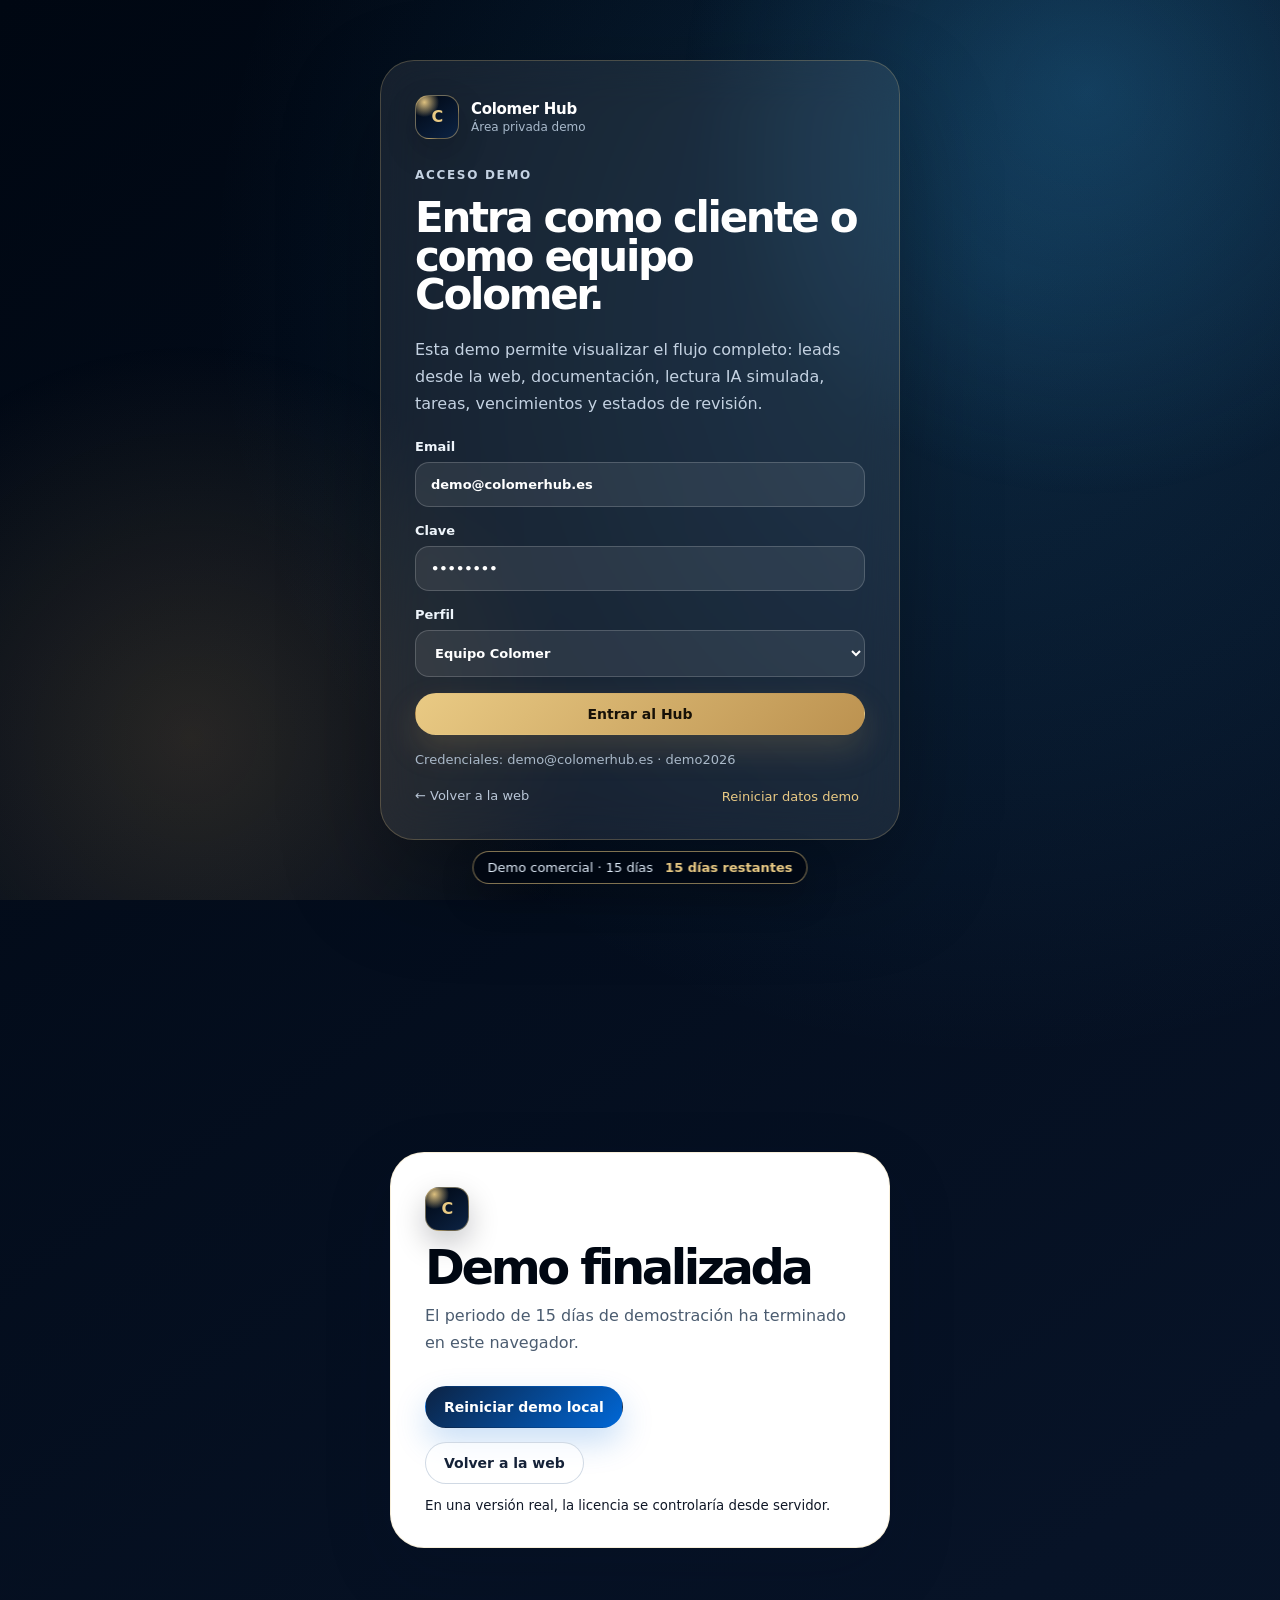
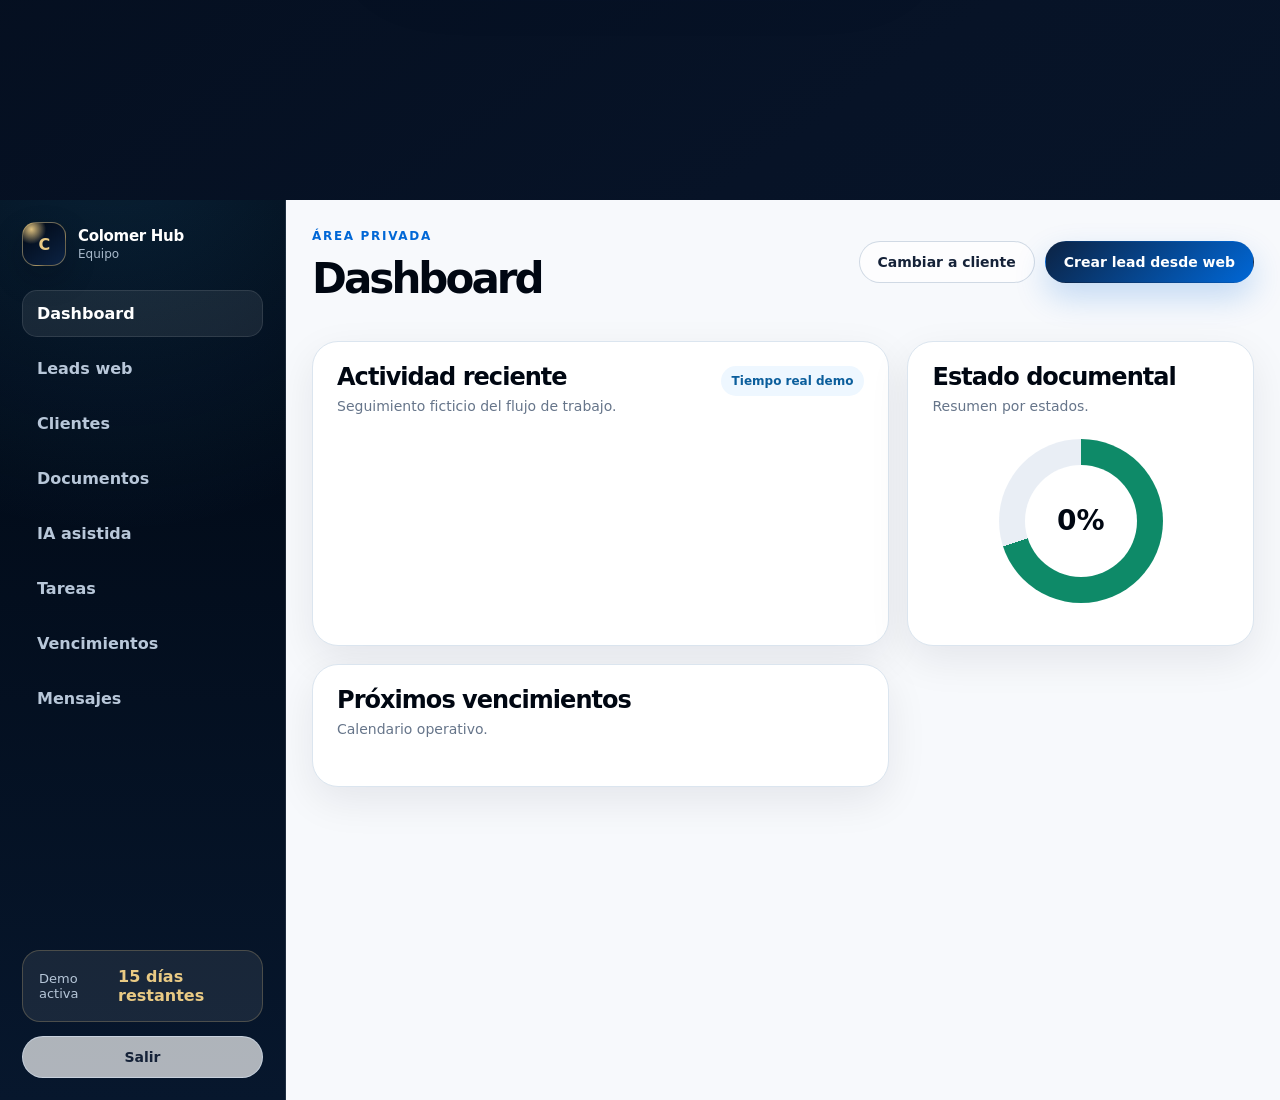
==== commit 3b835628: "Add files via upload" ====
--- a/hub.html
+++ b/hub.html
@@ -3,270 +3,339 @@
 <head>
   <meta charset="utf-8">
   <meta name="viewport" content="width=device-width, initial-scale=1">
-  <title>Colomer Hub · Demo premium 15 días</title>
-  <meta name="description" content="Demo premium del área privada Colomer Hub: CRM de leads, cliente, documentos, lectura IA simulada y dashboard.">
+  <title>Colomer Hub · Demo premium</title>
+  <meta name="description" content="Demo premium de Hub privado para clientes y equipo de asesoría.">
+  <link rel="icon" href="favicon.svg" type="image/svg+xml">
   <link rel="stylesheet" href="styles.css">
 </head>
-<body data-page="hub" class="hub-body">
-  <div id="demoGate" class="demo-gate" hidden>
-    <div class="gate-card">
-      <span class="eyebrow">Prueba finalizada</span>
-      <h1>La demo de 15 días ha caducado</h1>
-      <p>Para activar la versión profesional, trabajar con datos reales, añadir seguridad, OCR real, IA documental o conexión contable, será necesario contratar la siguiente fase.</p>
-      <div class="gate-actions">
-        <button class="btn btn-primary" data-reset-demo>Reiniciar demo local</button>
-        <a class="btn btn-ghost" href="index.html">Volver a la web</a>
-      </div>
-    </div>
+<body class="hub-app">
+  <div class="demo-ribbon hub-ribbon" id="demoRibbon">
+    <span>Demo comercial · 15 días</span>
+    <strong id="demoDaysLeft">Calculando…</strong>
   </div>
 
-  <section id="hubLogin" class="hub-login">
-    <div class="login-bg-orb orb-one"></div>
+  <section class="login-screen" id="loginScreen">
+    <div class="login-bg"></div>
+
     <div class="login-card">
-      <a href="index.html" class="brand-mark">
-        <span class="brand-shield">C</span>
-        <span><strong>Colomer Hub</strong><small>Área privada demo</small></span>
+      <a class="brand" href="index.html">
+        <span class="brand-mark">C</span>
+        <span>
+          <strong>Colomer Hub</strong>
+          <small>Área privada demo</small>
+        </span>
       </a>
 
-      <div class="login-title">
-        <span class="eyebrow">Demo premium · 15 días</span>
-        <h1>Acceso al área cliente y panel interno.</h1>
-        <p>Entra como cliente o como equipo de Colomer para visualizar el flujo completo: solicitudes, documentación, lectura IA simulada y validación.</p>
-      </div>
-
-      <form id="loginForm" class="premium-form dark-form">
-        <label>Email
-          <input name="email" type="email" value="demo@colomerhub.es" autocomplete="username">
+      <div class="login-intro">
+        <p class="eyebrow">Acceso demo</p>
+        <h1>Entra como cliente o como equipo Colomer.</h1>
+        <p>
+          Esta demo permite visualizar el flujo completo: leads desde la web, documentación,
+          lectura IA simulada, tareas, vencimientos y estados de revisión.
+        </p>
+      </div>
+
+      <form class="premium-form dark-form" id="loginForm">
+        <label>
+          Email
+          <input type="email" name="email" value="demo@colomerhub.es" required>
         </label>
-        <label>Clave
-          <input name="password" type="password" value="demo2026" autocomplete="current-password">
+        <label>
+          Clave
+          <input type="password" name="password" value="demo2026" required>
         </label>
-        <button class="btn btn-primary wide" type="submit">Entrar con credenciales demo</button>
+        <label>
+          Perfil
+          <select name="role" required>
+            <option value="team">Equipo Colomer</option>
+            <option value="client">Cliente</option>
+          </select>
+        </label>
+        <button class="btn btn-gold btn-full" type="submit">Entrar al Hub</button>
+        <p class="form-note light">
+          Credenciales: demo@colomerhub.es · demo2026
+        </p>
       </form>
 
-      <div class="login-shortcuts">
-        <button class="btn btn-secondary" data-login-role="client">Entrar como cliente</button>
-        <button class="btn btn-ghost" data-login-role="team">Entrar como equipo</button>
-      </div>
-
-      <div class="demo-credentials">
-        <strong>Credenciales demo</strong>
-        <span>demo@colomerhub.es · demo2026</span>
-        <span><b data-days-left>15</b> días restantes</span>
+      <div class="login-links">
+        <a href="index.html">← Volver a la web</a>
+        <button id="resetDemoBtn" type="button">Reiniciar datos demo</button>
       </div>
     </div>
   </section>
 
-  <section id="hubApp" class="hub-app" hidden>
-    <aside class="app-sidebar">
-      <a href="index.html" class="brand-mark app-brand">
-        <span class="brand-shield">C</span>
-        <span><strong>Colomer Hub</strong><small data-role-label>Equipo demo</small></span>
+  <section class="expired-screen" id="expiredScreen" hidden>
+    <div class="expired-card">
+      <span class="brand-mark">C</span>
+      <h1>Demo finalizada</h1>
+      <p>El periodo de 15 días de demostración ha terminado en este navegador.</p>
+      <button class="btn btn-primary" id="extendDemoBtn" type="button">Reiniciar demo local</button>
+      <a class="btn btn-ghost" href="index.html">Volver a la web</a>
+      <small>En una versión real, la licencia se controlaría desde servidor.</small>
+    </div>
+  </section>
+
+  <main class="hub-shell" id="hubShell" hidden>
+    <aside class="hub-nav">
+      <a class="brand hub-brand" href="index.html">
+        <span class="brand-mark">C</span>
+        <span>
+          <strong>Colomer Hub</strong>
+          <small id="roleLabel">Equipo</small>
+        </span>
       </a>
-      <nav class="app-nav">
-        <button class="active" data-view="dashboard">Inicio</button>
-        <button data-view="crm">CRM leads</button>
-        <button data-view="clients">Clientes</button>
+
+      <nav id="hubNav" aria-label="Navegación del Hub">
+        <button data-view="dashboard" class="active">Dashboard</button>
+        <button data-view="leads" data-team-only>Leads web</button>
+        <button data-view="clients" data-team-only>Clientes</button>
         <button data-view="documents">Documentos</button>
-        <button data-view="ai">Lectura IA</button>
+        <button data-view="ai">IA asistida</button>
+        <button data-view="tasks">Tareas</button>
         <button data-view="calendar">Vencimientos</button>
         <button data-view="messages">Mensajes</button>
-        <button data-view="settings">Demo</button>
       </nav>
-      <div class="sidebar-note">
-        <span class="demo-pill"><span class="dot"></span><b data-days-left>15</b> días demo</span>
-        <p>Datos ficticios. Sin subida real ni almacenamiento externo.</p>
+
+      <div class="nav-footer">
+        <div class="license-mini">
+          <span>Demo activa</span>
+          <b id="sidebarDaysLeft">15 días</b>
+        </div>
+        <button class="btn btn-ghost btn-full" id="logoutBtn" type="button">Salir</button>
       </div>
     </aside>
 
-    <main class="app-main">
-      <header class="app-topbar">
+    <section class="hub-content">
+      <header class="hub-topbar">
         <div>
-          <span class="eyebrow">Colomer & Asociados</span>
-          <h1 id="viewTitle">Panel de control</h1>
+          <p class="eyebrow">Área privada</p>
+          <h1 id="viewTitle">Dashboard</h1>
         </div>
         <div class="topbar-actions">
-          <button class="btn btn-small btn-secondary" data-simulate-expiry>Simular caducidad</button>
-          <button class="btn btn-small btn-ghost" data-logout>Cerrar sesión</button>
+          <button class="btn btn-ghost" id="roleToggleBtn" type="button">Cambiar a cliente</button>
+          <a class="btn btn-primary" href="index.html#diagnostico">Crear lead desde web</a>
         </div>
       </header>
 
-      <section class="app-view active" data-view-panel="dashboard">
-        <div class="app-grid-4">
-          <div class="stat-card"><span>Leads</span><b data-kpi="leads">0</b><small>Entradas desde web</small></div>
-          <div class="stat-card"><span>Documentos</span><b data-kpi="docs">0</b><small>Subidos en demo</small></div>
-          <div class="stat-card"><span>Pendientes</span><b data-kpi="pending">0</b><small>Por validar</small></div>
-          <div class="stat-card"><span>Ahorro estimado</span><b data-kpi="hours">0h</b><small>Simulación operativa</small></div>
-        </div>
-
-        <div class="app-grid-2">
-          <article class="app-card">
-            <div class="card-head">
-              <div><span class="eyebrow">Actividad reciente</span><h3>Últimos movimientos</h3></div>
-              <button class="btn btn-small btn-primary" data-seed-demo>Generar demo</button>
-            </div>
-            <div id="activityFeed" class="activity-feed"></div>
-          </article>
-
-          <article class="app-card dark-panel">
-            <span class="eyebrow">Resumen ejecutivo</span>
-            <h3>Qué demuestra este Hub</h3>
-            <p>El cliente puede subir documentos, el equipo ve lo pendiente, la IA simula una prelectura y el asesor valida antes de cerrar el proceso.</p>
-            <div class="value-stack">
-              <div><b>Captación trazable</b><span>El lead entra desde la web y no se pierde.</span></div>
-              <div><b>Orden documental</b><span>Menos correos y WhatsApps dispersos.</span></div>
-              <div><b>IA con control humano</b><span>La tecnología prepara, el equipo decide.</span></div>
-            </div>
-          </article>
-        </div>
-      </section>
-
-      <section class="app-view" data-view-panel="crm">
-        <div class="card-head">
-          <div><span class="eyebrow">Captación</span><h2>CRM de leads</h2><p>Leads creados desde la web demo o añadidos manualmente.</p></div>
-          <button class="btn btn-primary" data-add-lead>Crear lead ejemplo</button>
-        </div>
-        <div class="table-wrap">
-          <table class="premium-table">
-            <thead><tr><th>Lead</th><th>Empresa</th><th>Servicio</th><th>Urgencia</th><th>Estado</th><th>Canal</th><th>Acción</th></tr></thead>
-            <tbody id="leadTable"></tbody>
-          </table>
-        </div>
-      </section>
-
-      <section class="app-view" data-view-panel="clients">
-        <div class="card-head">
-          <div><span class="eyebrow">Área cliente</span><h2>Clientes demo</h2><p>Vista interna con estado documental, responsable y próxima acción.</p></div>
-          <button class="btn btn-secondary" data-add-client-note>Añadir nota demo</button>
-        </div>
-        <div class="client-layout">
-          <aside class="client-list" id="clientList"></aside>
-          <article class="app-card" id="clientDetail"></article>
-        </div>
-      </section>
-
-      <section class="app-view" data-view-panel="documents">
-        <div class="app-grid-2">
-          <article class="app-card">
-            <span class="eyebrow">Subida documental</span>
-            <h2>Subir documento demo</h2>
-            <form id="documentForm" class="premium-form">
-              <label>Cliente
-                <select name="client">
-                  <option>Grupo Liria S.L.</option>
-                  <option>Estudio Norte Autónomos</option>
-                  <option>Clínica Prado S.L.</option>
-                </select>
-              </label>
-              <label>Tipo
-                <select name="type">
+      <div class="hub-view active" id="view-dashboard">
+        <div class="stats-row" id="statsRow"></div>
+
+        <div class="hub-grid-main">
+          <article class="hub-card wide">
+            <div class="card-head">
+              <div>
+                <h2>Actividad reciente</h2>
+                <p>Seguimiento ficticio del flujo de trabajo.</p>
+              </div>
+              <span class="pill">Tiempo real demo</span>
+            </div>
+            <div class="activity-feed" id="activityFeed"></div>
+          </article>
+
+          <article class="hub-card">
+            <div class="card-head">
+              <div>
+                <h2>Estado documental</h2>
+                <p>Resumen por estados.</p>
+              </div>
+            </div>
+            <div class="donut-wrap">
+              <div class="donut" id="docDonut"><span id="docDonutText">0%</span></div>
+              <div class="legend" id="docLegend"></div>
+            </div>
+          </article>
+
+          <article class="hub-card">
+            <div class="card-head">
+              <div>
+                <h2>Próximos vencimientos</h2>
+                <p>Calendario operativo.</p>
+              </div>
+            </div>
+            <div class="mini-list" id="upcomingList"></div>
+          </article>
+        </div>
+      </div>
+
+      <div class="hub-view" id="view-leads">
+        <article class="hub-card">
+          <div class="card-head">
+            <div>
+              <h2>Leads recibidos desde la web</h2>
+              <p>Las solicitudes enviadas en la web aparecen aquí como oportunidad comercial.</p>
+            </div>
+            <button class="btn btn-primary" id="addDemoLeadBtn" type="button">Añadir lead ficticio</button>
+          </div>
+          <div class="table-wrap">
+            <table class="data-table" id="leadsTable">
+              <thead>
+                <tr>
+                  <th>Fecha</th>
+                  <th>Nombre</th>
+                  <th>Servicio</th>
+                  <th>Email</th>
+                  <th>Estado</th>
+                  <th>Acción</th>
+                </tr>
+              </thead>
+              <tbody></tbody>
+            </table>
+          </div>
+        </article>
+      </div>
+
+      <div class="hub-view" id="view-clients">
+        <div class="client-grid" id="clientsGrid"></div>
+      </div>
+
+      <div class="hub-view" id="view-documents">
+        <div class="hub-grid-main">
+          <article class="hub-card">
+            <div class="card-head">
+              <div>
+                <h2>Subir documento demo</h2>
+                <p>La demo guarda solo nombre, tipo y estado. No se suben archivos reales.</p>
+              </div>
+            </div>
+
+            <form class="premium-form app-form" id="documentForm">
+              <label>
+                Cliente
+                <select name="client" id="clientSelect"></select>
+              </label>
+              <label>
+                Tipo de documento
+                <select name="type" required>
                   <option>Factura recibida</option>
                   <option>Factura emitida</option>
-                  <option>Ticket de gasto</option>
                   <option>Nómina</option>
                   <option>Contrato</option>
                   <option>Justificante bancario</option>
+                  <option>Modelo fiscal</option>
                 </select>
               </label>
-              <label>Archivo
-                <input name="file" type="file">
-              </label>
-              <button class="btn btn-primary wide" type="submit">Subir y registrar en bandeja</button>
-              <p class="small">La demo no sube archivos reales. Solo crea un registro ficticio en el navegador.</p>
+              <label>
+                Nombre del archivo
+                <input type="text" name="filename" placeholder="factura-demo.pdf" required>
+              </label>
+              <button class="btn btn-primary btn-full" type="submit">Registrar documento</button>
             </form>
           </article>
 
-          <article class="app-card">
-            <span class="eyebrow">Bandeja</span>
-            <h2>Documentos recibidos</h2>
-            <div id="documentQueue" class="document-queue"></div>
-          </article>
-        </div>
-      </section>
-
-      <section class="app-view" data-view-panel="ai">
-        <div class="app-grid-2">
-          <article class="app-card">
-            <span class="eyebrow">Lectura IA simulada</span>
-            <h2>Factura analizada</h2>
-            <div id="aiPanel" class="ai-panel"></div>
-            <div class="button-row">
-              <button class="btn btn-primary" data-run-ai>Simular lectura</button>
-              <button class="btn btn-secondary" data-approve-ai>Aprobar validación</button>
-              <button class="btn btn-ghost" data-flag-ai>Marcar revisión</button>
-            </div>
-          </article>
-
-          <article class="app-card">
-            <span class="eyebrow">Control profesional</span>
-            <h2>Validación del asesor</h2>
-            <p>La IA propone datos. El asesor valida, corrige o rechaza antes de contabilizar. Este enfoque evita vender automatización total sin control.</p>
-            <div class="validation-checks">
-              <label><input type="checkbox" checked> Proveedor identificado</label>
-              <label><input type="checkbox" checked> Fecha y número de factura detectados</label>
-              <label><input type="checkbox"> IVA pendiente de revisión</label>
-              <label><input type="checkbox"> Categoría contable confirmada</label>
-            </div>
-          </article>
-        </div>
-      </section>
-
-      <section class="app-view" data-view-panel="calendar">
-        <div class="card-head">
-          <div><span class="eyebrow">Vencimientos</span><h2>Calendario operativo</h2><p>Vista simulada de próximas obligaciones y avisos.</p></div>
-          <button class="btn btn-primary" data-add-deadline>Añadir vencimiento demo</button>
-        </div>
-        <div id="deadlineGrid" class="deadline-grid"></div>
-      </section>
-
-      <section class="app-view" data-view-panel="messages">
-        <div class="app-grid-2">
-          <article class="app-card">
-            <span class="eyebrow">Comunicación</span>
-            <h2>Mensajes del cliente</h2>
-            <div id="messageList" class="message-list"></div>
-          </article>
-          <article class="app-card">
-            <span class="eyebrow">Nuevo aviso</span>
-            <h2>Enviar mensaje demo</h2>
-            <form id="messageForm" class="premium-form">
-              <label>Para
-                <select name="client">
-                  <option>Grupo Liria S.L.</option>
-                  <option>Estudio Norte Autónomos</option>
-                  <option>Clínica Prado S.L.</option>
+          <article class="hub-card wide">
+            <div class="card-head">
+              <div>
+                <h2>Bandeja documental</h2>
+                <p>Estados simulados para que cliente y equipo vean el avance.</p>
+              </div>
+              <button class="btn btn-ghost" id="exportDocsBtn" type="button">Exportar JSON demo</button>
+            </div>
+            <div class="table-wrap">
+              <table class="data-table" id="documentsTable">
+                <thead>
+                  <tr>
+                    <th>Documento</th>
+                    <th>Cliente</th>
+                    <th>Tipo</th>
+                    <th>Estado</th>
+                    <th>Fecha</th>
+                    <th>Acción</th>
+                  </tr>
+                </thead>
+                <tbody></tbody>
+              </table>
+            </div>
+          </article>
+        </div>
+      </div>
+
+      <div class="hub-view" id="view-ai">
+        <div class="ai-layout">
+          <article class="hub-card">
+            <div class="card-head">
+              <div>
+                <h2>Lectura IA asistida</h2>
+                <p>Simulación para enseñar cómo una IA podría preparar datos antes de revisión humana.</p>
+              </div>
+            </div>
+
+            <form class="premium-form app-form" id="aiForm">
+              <label>
+                Documento
+                <select name="docId" id="aiDocumentSelect"></select>
+              </label>
+              <label>
+                Tipo de lectura
+                <select name="mode">
+                  <option value="invoice">Factura</option>
+                  <option value="contract">Contrato</option>
+                  <option value="payroll">Nómina</option>
+                  <option value="tax">Modelo fiscal</option>
                 </select>
               </label>
-              <label>Mensaje
-                <textarea name="message" rows="4" placeholder="Ejemplo: Falta justificante de pago de la factura..."></textarea>
-              </label>
-              <button class="btn btn-primary wide" type="submit">Guardar mensaje demo</button>
+              <button class="btn btn-gold btn-full" type="submit">Generar lectura simulada</button>
             </form>
-          </article>
-        </div>
-      </section>
-
-      <section class="app-view" data-view-panel="settings">
-        <div class="app-grid-2">
-          <article class="app-card">
-            <span class="eyebrow">Control de demo</span>
-            <h2>Periodo de demostración</h2>
-            <p>Inicio local: <strong data-start-date>—</strong></p>
-            <p>Días restantes: <strong data-days-left>15</strong></p>
-            <div class="button-row">
-              <button class="btn btn-secondary" data-reset-demo>Reiniciar demo local</button>
-              <button class="btn btn-ghost" data-simulate-expiry>Simular caducidad</button>
-            </div>
-          </article>
-          <article class="app-card dark-panel">
-            <span class="eyebrow">Nota comercial</span>
-            <h2>Qué falta para producción</h2>
-            <p>Para una versión real hacen falta login seguro, base de datos, almacenamiento documental, roles, backups, trazabilidad, revisión RGPD y conexión con herramientas del cliente.</p>
-          </article>
-        </div>
-      </section>
-    </main>
-  </section>
+
+            <p class="risk-note">
+              En producción: extracción asistida, validación humana, trazabilidad, privacidad y seguridad.
+            </p>
+          </article>
+
+          <article class="hub-card wide ai-result-card" id="aiResultCard">
+            <div class="empty-state">
+              <span>IA</span>
+              <h2>Selecciona un documento</h2>
+              <p>La lectura aparecerá aquí con datos ficticios y nivel de confianza simulado.</p>
+            </div>
+          </article>
+        </div>
+      </div>
+
+      <div class="hub-view" id="view-tasks">
+        <div class="kanban" id="kanbanBoard"></div>
+      </div>
+
+      <div class="hub-view" id="view-calendar">
+        <article class="hub-card">
+          <div class="card-head">
+            <div>
+              <h2>Vencimientos</h2>
+              <p>Calendario operativo ficticio para visualizar obligaciones y recordatorios.</p>
+            </div>
+          </div>
+          <div class="calendar-list" id="calendarList"></div>
+        </article>
+      </div>
+
+      <div class="hub-view" id="view-messages">
+        <div class="messages-layout">
+          <article class="hub-card messages-card">
+            <div class="card-head">
+              <div>
+                <h2>Mensajes</h2>
+                <p>Comunicación centralizada cliente/equipo.</p>
+              </div>
+            </div>
+            <div class="message-thread" id="messageThread"></div>
+            <form class="message-form" id="messageForm">
+              <input type="text" name="message" placeholder="Escribir mensaje demo..." required>
+              <button class="btn btn-primary" type="submit">Enviar</button>
+            </form>
+          </article>
+
+          <article class="hub-card">
+            <h2>Buenas prácticas</h2>
+            <ul class="check-list">
+              <li>Evita documentación por WhatsApp.</li>
+              <li>Marca estados claros.</li>
+              <li>Centraliza avisos y vencimientos.</li>
+              <li>Revisa siempre la salida de IA.</li>
+            </ul>
+          </article>
+        </div>
+      </div>
+    </section>
+  </main>
 
   <div class="toast" id="toast" role="status" aria-live="polite"></div>
   <script src="app.js"></script>
--- a/styles.css
+++ b/styles.css
@@ -1,645 +1,1829 @@
-:root{
+:root {
   --navy:#000712;
-  --navy-2:#06162d;
+  --navy-2:#07182f;
   --navy-3:#0c2344;
-  --ink:#101b2d;
-  --muted:#6c7a8e;
-  --line:#dce5f0;
-  --paper:#f4f7fb;
+  --ink:#101827;
+  --muted:#66758a;
+  --soft:#eef3f8;
+  --paper:#f7f9fc;
   --white:#ffffff;
+  --line:#dbe5ef;
   --gold:#bc9250;
   --gold-2:#e9ca84;
-  --bronze:#875f2e;
+  --gold-dark:#875f2e;
   --blue:#35a3e5;
   --blue-2:#0067d6;
-  --green:#168a68;
-  --red:#a84444;
-  --shadow:0 26px 80px rgba(6,20,45,.18);
-  --soft-shadow:0 14px 36px rgba(7,21,42,.10);
-  --radius:24px;
+  --green:#0e8a68;
+  --red:#b14a4a;
+  --orange:#bd7b20;
+  --shadow:0 24px 70px rgba(2, 15, 35, .13);
+  --shadow-soft:0 14px 40px rgba(2, 15, 35, .08);
+  --radius:26px;
   --radius-sm:16px;
   --max:1180px;
 }
-*{box-sizing:border-box}
-html{scroll-behavior:smooth}
-body{
+
+* { box-sizing:border-box; }
+
+html {
+  scroll-behavior:smooth;
+}
+
+body {
   margin:0;
-  font-family:"Segoe UI", system-ui, -apple-system, BlinkMacSystemFont, Arial, sans-serif;
   color:var(--ink);
   background:var(--paper);
-  line-height:1.5;
-}
-body.hub-body{background:#06101f}
-a{color:inherit;text-decoration:none}
-button,input,select,textarea{font:inherit}
-button{cursor:pointer}
-.container{width:min(var(--max), calc(100% - 40px)); margin:0 auto}
-.site-header{
+  font-family: Inter, ui-sans-serif, system-ui, -apple-system, BlinkMacSystemFont, "Segoe UI", sans-serif;
+  -webkit-font-smoothing:antialiased;
+}
+
+a {
+  color:inherit;
+  text-decoration:none;
+}
+
+button, input, textarea, select {
+  font:inherit;
+}
+
+button {
+  cursor:pointer;
+}
+
+img, svg {
+  max-width:100%;
+}
+
+::selection {
+  background:rgba(188,146,80,.28);
+}
+
+.demo-ribbon {
   position:fixed;
-  top:18px;
   left:50%;
+  top:14px;
+  z-index:100;
   transform:translateX(-50%);
-  width:min(var(--max), calc(100% - 32px));
-  z-index:40;
+  display:flex;
+  gap:12px;
+  align-items:center;
+  padding:8px 14px;
+  border:1px solid rgba(233,202,132,.55);
+  border-radius:999px;
+  background:rgba(0,7,18,.82);
+  color:#fff;
+  backdrop-filter: blur(18px);
+  box-shadow:0 14px 35px rgba(0,0,0,.22);
+  font-size:13px;
+}
+
+.demo-ribbon span {
+  color:#dbe8f5;
+}
+
+.demo-ribbon strong {
+  color:var(--gold-2);
+}
+
+.site-header {
+  position:sticky;
+  top:0;
+  z-index:90;
+  display:flex;
+  align-items:center;
+  justify-content:space-between;
+  gap:22px;
+  min-height:82px;
+  padding:18px clamp(20px, 4vw, 52px);
+  border-bottom:1px solid rgba(219,229,239,.72);
+  background:rgba(247,249,252,.85);
+  backdrop-filter: blur(18px);
+}
+
+.brand {
+  display:flex;
+  gap:12px;
+  align-items:center;
+  min-width:max-content;
+}
+
+.brand-mark {
+  display:inline-grid;
+  place-items:center;
+  width:44px;
+  height:44px;
+  border-radius:14px;
+  background:
+    radial-gradient(circle at 20% 15%, rgba(233,202,132,.95), transparent 30%),
+    linear-gradient(145deg, var(--navy), var(--navy-3));
+  border:1px solid rgba(233,202,132,.45);
+  color:var(--gold-2);
+  font-weight:900;
+  letter-spacing:-.04em;
+  box-shadow:0 12px 30px rgba(0,7,18,.23);
+}
+
+.brand strong {
+  display:block;
+  font-size:15px;
+  letter-spacing:-.02em;
+}
+
+.brand small {
+  display:block;
+  margin-top:2px;
+  color:var(--muted);
+  font-size:12px;
+}
+
+.nav {
+  display:flex;
+  align-items:center;
+  gap:22px;
+  font-size:14px;
+  color:#334155;
+}
+
+.nav a {
+  position:relative;
+}
+
+.nav a:after {
+  content:"";
+  position:absolute;
+  left:0;
+  right:0;
+  bottom:-8px;
+  height:2px;
+  transform:scaleX(0);
+  transform-origin:left;
+  background:linear-gradient(90deg, var(--gold), var(--blue));
+  transition:.25s ease;
+}
+
+.nav a:hover:after {
+  transform:scaleX(1);
+}
+
+.header-actions {
+  display:flex;
+  gap:10px;
+  align-items:center;
+}
+
+.mobile-menu {
+  display:none;
+  border:0;
+  background:transparent;
+  font-size:26px;
+}
+
+.btn {
+  display:inline-flex;
+  align-items:center;
+  justify-content:center;
+  gap:8px;
+  border:1px solid transparent;
+  border-radius:999px;
+  padding:12px 18px;
+  font-weight:800;
+  font-size:14px;
+  transition:transform .2s ease, box-shadow .2s ease, border-color .2s ease, background .2s ease;
+  white-space:nowrap;
+}
+
+.btn:hover {
+  transform:translateY(-2px);
+}
+
+.btn-primary {
+  color:#fff;
+  background:linear-gradient(135deg, var(--navy-3), var(--blue-2));
+  box-shadow:0 14px 32px rgba(0,103,214,.22);
+}
+
+.btn-gold {
+  color:#171107;
+  background:linear-gradient(135deg, var(--gold-2), var(--gold));
+  box-shadow:0 14px 32px rgba(188,146,80,.22);
+}
+
+.btn-ghost {
+  color:#152238;
+  background:rgba(255,255,255,.68);
+  border-color:rgba(203,213,225,.9);
+}
+
+.btn-large {
+  padding:15px 22px;
+  font-size:15px;
+}
+
+.btn-full {
+  width:100%;
+}
+
+.section-pad,
+.section {
+  padding:clamp(76px, 10vw, 128px) clamp(20px, 4vw, 52px);
+}
+
+.hero {
+  position:relative;
+  display:grid;
+  grid-template-columns: minmax(0, 1.04fr) minmax(360px, .86fr);
+  gap:58px;
+  max-width:var(--max);
+  margin:0 auto;
+  min-height:720px;
+  align-items:center;
+}
+
+.hero:before {
+  content:"";
+  position:absolute;
+  inset:-120px -80px auto auto;
+  width:520px;
+  height:520px;
+  border-radius:50%;
+  background:radial-gradient(circle, rgba(53,163,229,.18), transparent 64%);
+  pointer-events:none;
+}
+
+.eyebrow {
+  margin:0 0 14px;
+  color:var(--blue-2);
+  font-size:12px;
+  font-weight:900;
+  letter-spacing:.14em;
+  text-transform:uppercase;
+}
+
+.eyebrow.gold {
+  color:var(--gold-2);
+}
+
+h1,h2,h3,p {
+  margin-top:0;
+}
+
+h1 {
+  margin-bottom:22px;
+  color:var(--navy);
+  font-size:clamp(44px, 6vw, 82px);
+  line-height:.92;
+  letter-spacing:-.07em;
+}
+
+h2 {
+  margin-bottom:18px;
+  color:var(--navy);
+  font-size:clamp(34px, 4vw, 56px);
+  line-height:.98;
+  letter-spacing:-.055em;
+}
+
+h3 {
+  margin-bottom:10px;
+  font-size:22px;
+  line-height:1.1;
+  letter-spacing:-.035em;
+}
+
+p {
+  color:#4b5c70;
+  line-height:1.68;
+}
+
+.hero-text {
+  max-width:650px;
+  margin-bottom:28px;
+  font-size:19px;
+  color:#334155;
+}
+
+.hero-actions {
+  display:flex;
+  flex-wrap:wrap;
+  gap:14px;
+  margin-bottom:32px;
+}
+
+.trust-row {
+  display:grid;
+  grid-template-columns:repeat(3, 1fr);
+  gap:12px;
+  max-width:660px;
+}
+
+.trust-row div {
+  padding:18px;
+  border:1px solid var(--line);
+  border-radius:var(--radius-sm);
+  background:rgba(255,255,255,.72);
+  box-shadow:var(--shadow-soft);
+}
+
+.trust-row b {
+  display:block;
+  margin-bottom:4px;
+  color:var(--navy);
+}
+
+.trust-row span {
+  color:var(--muted);
+  font-size:13px;
+}
+
+.hero-panel {
+  position:relative;
+  min-height:520px;
+  border:1px solid rgba(233,202,132,.35);
+  border-radius:36px;
+  background:
+    radial-gradient(circle at 84% 12%, rgba(53,163,229,.30), transparent 24%),
+    linear-gradient(155deg, #000712, #08203e 58%, #0b2d58);
+  box-shadow:0 34px 100px rgba(0,7,18,.32);
+  padding:18px;
+  overflow:hidden;
+}
+
+.hero-panel:after {
+  content:"";
+  position:absolute;
+  inset:auto -100px -130px auto;
+  width:320px;
+  height:320px;
+  border-radius:50%;
+  background:radial-gradient(circle, rgba(233,202,132,.20), transparent 68%);
+}
+
+.window-bar {
+  display:flex;
+  align-items:center;
+  gap:7px;
+  height:42px;
+  padding:0 12px;
+  border:1px solid rgba(255,255,255,.10);
+  border-radius:22px;
+  background:rgba(255,255,255,.06);
+  color:#dbe8f5;
+  position:relative;
+  z-index:1;
+}
+
+.window-bar span {
+  width:10px;
+  height:10px;
+  border-radius:50%;
+  background:rgba(233,202,132,.88);
+}
+
+.window-bar span:nth-child(2) {
+  background:rgba(53,163,229,.9);
+}
+
+.window-bar span:nth-child(3) {
+  background:rgba(14,138,104,.9);
+}
+
+.window-bar small {
+  margin-left:auto;
+  font-size:12px;
+  color:#bfcbda;
+}
+
+.mock-dashboard {
+  position:relative;
+  z-index:1;
+  display:grid;
+  gap:16px;
+  padding:26px 8px 8px;
+}
+
+.mock-card {
+  display:grid;
+  gap:8px;
+  padding:24px;
+  border:1px solid rgba(255,255,255,.10);
+  border-radius:24px;
+  background:rgba(255,255,255,.08);
+  color:#fff;
+  backdrop-filter: blur(20px);
+}
+
+.mock-card.accent {
+  min-height:160px;
+  justify-content:end;
+  background:
+    radial-gradient(circle at 90% 10%, rgba(233,202,132,.28), transparent 32%),
+    rgba(255,255,255,.09);
+}
+
+.mock-card small {
+  color:#aebdd0;
+  font-weight:700;
+}
+
+.mock-card b {
+  font-size:28px;
+  line-height:1.05;
+}
+
+.mock-card em {
+  color:var(--gold-2);
+  font-style:normal;
+  font-size:14px;
+}
+
+.mock-grid {
+  display:grid;
+  grid-template-columns:1fr 1fr;
+  gap:16px;
+}
+
+.activity-list {
+  display:grid;
+  gap:10px;
+  padding:18px;
+  border:1px solid rgba(255,255,255,.10);
+  border-radius:24px;
+  background:rgba(0,0,0,.18);
+  color:#d8e5f2;
+}
+
+.status-dot {
+  display:inline-block;
+  width:10px;
+  height:10px;
+  margin-right:9px;
+  border-radius:50%;
+  vertical-align:baseline;
+}
+
+.status-dot.ok { background:var(--green); box-shadow:0 0 0 4px rgba(14,138,104,.12); }
+.status-dot.warn { background:var(--orange); box-shadow:0 0 0 4px rgba(189,123,32,.12); }
+.status-dot.info { background:var(--blue); box-shadow:0 0 0 4px rgba(53,163,229,.12); }
+.status-dot.danger { background:var(--red); box-shadow:0 0 0 4px rgba(177,74,74,.12); }
+
+.logos-strip {
+  display:flex;
+  flex-wrap:wrap;
+  justify-content:center;
+  gap:14px;
+  padding:20px;
+  border-block:1px solid var(--line);
+  background:#fff;
+}
+
+.logos-strip span {
+  display:inline-flex;
+  padding:10px 18px;
+  border-radius:999px;
+  background:#f6f8fb;
+  color:#4d5d72;
+  font-weight:800;
+  font-size:13px;
+}
+
+.section {
+  max-width:var(--max);
+  margin:0 auto;
+}
+
+.section-white {
+  max-width:none;
+  background:#fff;
+}
+
+.section-white > * {
+  max-width:var(--max);
+  margin-inline:auto;
+}
+
+.section-head {
+  max-width:760px;
+  margin:0 auto 44px;
+  text-align:center;
+}
+
+.section-head p:not(.eyebrow) {
+  font-size:18px;
+}
+
+.service-grid {
+  display:grid;
+  grid-template-columns:repeat(4, 1fr);
+  gap:18px;
+  max-width:var(--max);
+  margin-inline:auto;
+}
+
+.service-card {
+  position:relative;
+  display:flex;
+  min-height:350px;
+  flex-direction:column;
+  padding:30px;
+  border:1px solid var(--line);
+  border-radius:var(--radius);
+  background:
+    linear-gradient(180deg, #fff, #f9fbfd);
+  box-shadow:var(--shadow-soft);
+  overflow:hidden;
+}
+
+.service-card:before {
+  content:"";
+  position:absolute;
+  inset:0;
+  background:radial-gradient(circle at 82% 8%, rgba(53,163,229,.13), transparent 30%);
+  pointer-events:none;
+}
+
+.service-card .icon {
+  position:relative;
+  display:inline-flex;
+  width:52px;
+  height:52px;
+  align-items:center;
+  justify-content:center;
+  margin-bottom:48px;
+  border-radius:17px;
+  background:linear-gradient(145deg, var(--navy-3), var(--navy));
+  color:var(--gold-2);
+  font-weight:900;
+}
+
+.service-card p {
+  flex:1;
+}
+
+.service-card a {
+  position:relative;
+  color:var(--blue-2);
+  font-weight:900;
+}
+
+.split-section {
+  display:grid;
+  grid-template-columns:.82fr 1fr;
+  gap:50px;
+  align-items:center;
+}
+
+.split-copy {
+  position:sticky;
+  top:110px;
+}
+
+.process-list {
+  display:grid;
+  gap:16px;
+}
+
+.process-item {
+  display:grid;
+  grid-template-columns:64px 1fr;
+  gap:20px;
+  padding:24px;
+  border:1px solid var(--line);
+  border-radius:var(--radius);
+  background:#fff;
+  box-shadow:var(--shadow-soft);
+}
+
+.process-item span {
+  display:grid;
+  place-items:center;
+  width:54px;
+  height:54px;
+  border-radius:18px;
+  background:#eef6ff;
+  color:var(--blue-2);
+  font-weight:900;
+}
+
+.process-item p {
+  margin-bottom:0;
+}
+
+.hub-section {
+  max-width:none;
+  display:grid;
+  grid-template-columns:minmax(0, .86fr) minmax(430px, 1fr);
+  gap:50px;
+  align-items:center;
+  margin:0;
+  padding-inline:clamp(20px, 4vw, 52px);
+  background:
+    radial-gradient(circle at 90% 20%, rgba(53,163,229,.22), transparent 28%),
+    linear-gradient(145deg, var(--navy), var(--navy-3) 68%, #071325);
+  color:#fff;
+}
+
+.hub-section h2,
+.hub-section h3 {
+  color:#fff;
+}
+
+.hub-section p {
+  color:#c9d8e8;
+}
+
+.hub-copy {
+  max-width:620px;
+  margin-left:auto;
+}
+
+.value-cards {
+  display:grid;
+  grid-template-columns:1fr 1fr;
+  gap:14px;
+  margin:28px 0;
+}
+
+.value-cards div {
+  padding:20px;
+  border:1px solid rgba(233,202,132,.25);
+  border-radius:22px;
+  background:rgba(255,255,255,.07);
+}
+
+.value-cards b {
+  display:block;
+  margin-bottom:8px;
+  color:var(--gold-2);
+}
+
+.value-cards span {
+  color:#d4e0ed;
+}
+
+.hub-screen {
+  display:grid;
+  grid-template-columns:190px 1fr;
+  min-height:490px;
+  border:1px solid rgba(233,202,132,.28);
+  border-radius:34px;
+  overflow:hidden;
+  background:rgba(255,255,255,.07);
+  box-shadow:0 30px 90px rgba(0,0,0,.26);
+}
+
+.hub-sidebar {
+  display:flex;
+  flex-direction:column;
+  gap:12px;
+  padding:22px;
+  background:rgba(0,7,18,.52);
+  border-right:1px solid rgba(255,255,255,.09);
+}
+
+.hub-sidebar b {
+  margin-bottom:20px;
+  color:var(--gold-2);
+}
+
+.hub-sidebar span {
+  padding:10px 12px;
+  border-radius:12px;
+  color:#b9c8d8;
+}
+
+.hub-sidebar .active {
+  background:rgba(53,163,229,.16);
+  color:#fff;
+}
+
+.hub-main-preview {
+  display:grid;
+  align-content:start;
+  gap:18px;
+  padding:24px;
+}
+
+.stat-grid {
+  display:grid;
+  grid-template-columns:repeat(3,1fr);
+  gap:14px;
+}
+
+.stat-grid div {
+  padding:20px;
+  border-radius:20px;
+  background:rgba(255,255,255,.09);
+}
+
+.stat-grid b {
+  display:block;
+  color:var(--gold-2);
+  font-size:34px;
+}
+
+.stat-grid span {
+  color:#c3d1e0;
+  font-size:13px;
+}
+
+.timeline-card {
+  padding:24px;
+  border:1px solid rgba(255,255,255,.10);
+  border-radius:24px;
+  background:rgba(255,255,255,.08);
+}
+
+.timeline-card p {
+  margin:12px 0 0;
+}
+
+.scenario-section {
+  max-width:var(--max);
+}
+
+.scenario-grid {
+  display:grid;
+  grid-template-columns: minmax(0,.9fr) minmax(360px,.7fr);
+  gap:22px;
+}
+
+.premium-form {
+  display:grid;
+  gap:16px;
+  padding:28px;
+  border:1px solid var(--line);
+  border-radius:var(--radius);
+  background:#fff;
+  box-shadow:var(--shadow);
+}
+
+.premium-form label {
+  display:grid;
+  gap:8px;
+  color:#253244;
+  font-weight:800;
+  font-size:13px;
+}
+
+.premium-form input,
+.premium-form textarea,
+.premium-form select {
+  width:100%;
+  border:1px solid #d6e0eb;
+  border-radius:14px;
+  padding:14px 15px;
+  color:var(--ink);
+  background:#f8fafc;
+  outline:none;
+  transition:border-color .2s ease, box-shadow .2s ease, background .2s ease;
+}
+
+.premium-form input:focus,
+.premium-form textarea:focus,
+.premium-form select:focus {
+  border-color:rgba(53,163,229,.78);
+  background:#fff;
+  box-shadow:0 0 0 4px rgba(53,163,229,.12);
+}
+
+.form-note {
+  margin:0;
+  color:var(--muted);
+  font-size:13px;
+  line-height:1.45;
+}
+
+.form-note.light {
+  color:#aab9c9;
+}
+
+.journey-card {
+  padding:30px;
+  border:1px solid var(--line);
+  border-radius:var(--radius);
+  background:
+    radial-gradient(circle at 85% 8%, rgba(188,146,80,.18), transparent 30%),
+    #fff;
+  box-shadow:var(--shadow);
+}
+
+.journey {
+  display:grid;
+  gap:14px;
+  margin:24px 0;
+  padding:0;
+  list-style:none;
+}
+
+.journey li {
+  display:grid;
+  grid-template-columns:46px 1fr;
+  gap:12px;
+  padding:16px;
+  border:1px solid var(--line);
+  border-radius:18px;
+  background:#f8fafc;
+}
+
+.journey span {
+  grid-row:span 2;
+  display:grid;
+  place-items:center;
+  height:46px;
+  border-radius:14px;
+  background:var(--navy-3);
+  color:var(--gold-2);
+  font-weight:900;
+  font-size:12px;
+}
+
+.journey b,
+.journey em {
+  display:block;
+}
+
+.journey em {
+  color:var(--muted);
+  font-style:normal;
+  font-size:13px;
+}
+
+.compact-cta {
+  padding-block:90px;
+}
+
+.cta-panel {
+  display:flex;
+  align-items:center;
+  justify-content:space-between;
+  gap:30px;
+  padding:44px;
+  border:1px solid var(--line);
+  border-radius:34px;
+  background:
+    radial-gradient(circle at 86% 20%, rgba(53,163,229,.14), transparent 28%),
+    linear-gradient(180deg, #fff, #f8fbff);
+  box-shadow:var(--shadow);
+}
+
+.cta-panel h2 {
+  max-width:760px;
+}
+
+.cta-actions {
+  display:flex;
+  flex-direction:column;
+  gap:12px;
+}
+
+.footer {
+  display:flex;
+  justify-content:space-between;
+  gap:30px;
+  padding:46px clamp(20px, 4vw, 52px);
+  background:var(--navy);
+  color:#fff;
+}
+
+.footer p {
+  max-width:560px;
+  margin:18px 0 0;
+  color:#9fb1c6;
+}
+
+.footer .brand small {
+  color:#9fb1c6;
+}
+
+.footer-links {
+  display:flex;
+  flex-wrap:wrap;
+  align-content:flex-start;
+  justify-content:flex-end;
+  gap:16px;
+  color:#cbd8e6;
+}
+
+.toast {
+  position:fixed;
+  z-index:130;
+  right:22px;
+  bottom:22px;
+  max-width:380px;
+  padding:16px 18px;
+  border:1px solid rgba(233,202,132,.46);
+  border-radius:18px;
+  background:rgba(0,7,18,.92);
+  color:#fff;
+  box-shadow:0 24px 60px rgba(0,0,0,.32);
+  opacity:0;
+  transform:translateY(20px);
+  pointer-events:none;
+  transition:.25s ease;
+}
+
+.toast.show {
+  opacity:1;
+  transform:translateY(0);
+}
+
+/* Hub app */
+
+body.hub-app {
+  min-height:100vh;
+  background:
+    radial-gradient(circle at 78% 10%, rgba(53,163,229,.18), transparent 30%),
+    linear-gradient(145deg, var(--navy), #071327 64%, #08172b);
+}
+
+.hub-ribbon {
+  top:auto;
+  bottom:16px;
+}
+
+.login-screen,
+.expired-screen {
+  min-height:100vh;
+  display:grid;
+  place-items:center;
+  padding:44px 20px;
+}
+
+.login-bg {
+  position:fixed;
+  inset:0;
+  background:
+    radial-gradient(circle at 15% 82%, rgba(188,146,80,.20), transparent 30%),
+    radial-gradient(circle at 85% 10%, rgba(53,163,229,.24), transparent 30%);
+  pointer-events:none;
+}
+
+.login-card {
+  position:relative;
+  z-index:1;
+  width:min(100%, 520px);
+  padding:34px;
+  border:1px solid rgba(233,202,132,.24);
+  border-radius:34px;
+  background:rgba(255,255,255,.08);
+  color:#fff;
+  backdrop-filter: blur(22px);
+  box-shadow:0 40px 100px rgba(0,0,0,.28);
+}
+
+.login-card .brand {
+  margin-bottom:26px;
+}
+
+.login-card .brand small {
+  color:#a8b9cb;
+}
+
+.login-intro h1 {
+  color:#fff;
+  font-size:42px;
+  letter-spacing:-.055em;
+}
+
+.login-intro p {
+  color:#c4d2e2;
+}
+
+.dark-form {
+  margin-top:22px;
+  padding:0;
+  border:0;
+  box-shadow:none;
+  background:transparent;
+}
+
+.dark-form label {
+  color:#eef5fb;
+}
+
+.dark-form input,
+.dark-form select {
+  color:#fff;
+  border-color:rgba(255,255,255,.18);
+  background:rgba(255,255,255,.08);
+}
+
+.dark-form input:focus,
+.dark-form select:focus {
+  background:rgba(255,255,255,.13);
+}
+
+.login-links {
+  display:flex;
+  justify-content:space-between;
+  gap:12px;
+  margin-top:18px;
+  color:#b9c6d7;
+  font-size:13px;
+}
+
+.login-links button {
+  border:0;
+  color:var(--gold-2);
+  background:transparent;
+}
+
+.expired-card {
+  width:min(100%, 500px);
+  display:grid;
+  justify-items:start;
+  gap:14px;
+  padding:34px;
+  border:1px solid rgba(233,202,132,.30);
+  border-radius:34px;
+  background:#fff;
+  box-shadow:var(--shadow);
+}
+
+.expired-card h1 {
+  margin-bottom:0;
+  font-size:48px;
+}
+
+.hub-shell {
+  display:grid;
+  grid-template-columns:286px minmax(0,1fr);
+  min-height:100vh;
+  color:#152238;
+  background:var(--paper);
+}
+
+.hub-nav {
+  position:sticky;
+  top:0;
+  display:flex;
+  flex-direction:column;
+  height:100vh;
+  padding:22px;
+  border-right:1px solid rgba(255,255,255,.10);
+  background:
+    radial-gradient(circle at 40% -10%, rgba(53,163,229,.18), transparent 42%),
+    linear-gradient(180deg, var(--navy), #07172d);
+  color:#fff;
+}
+
+.hub-brand {
+  margin-bottom:24px;
+}
+
+.hub-brand small {
+  color:#a8b9cb;
+}
+
+.hub-nav nav {
+  display:grid;
+  gap:8px;
+}
+
+.hub-nav nav button {
+  width:100%;
+  border:1px solid transparent;
+  border-radius:15px;
+  padding:13px 14px;
+  color:#b8c7d9;
+  background:transparent;
+  text-align:left;
+  font-weight:800;
+  transition:.2s ease;
+}
+
+.hub-nav nav button:hover,
+.hub-nav nav button.active {
+  color:#fff;
+  border-color:rgba(255,255,255,.10);
+  background:rgba(255,255,255,.08);
+}
+
+.hub-nav nav button[hidden] {
+  display:none;
+}
+
+.nav-footer {
+  margin-top:auto;
+  display:grid;
+  gap:14px;
+}
+
+.license-mini {
+  display:flex;
+  align-items:center;
+  justify-content:space-between;
+  gap:12px;
+  padding:16px;
+  border:1px solid rgba(233,202,132,.24);
+  border-radius:18px;
+  background:rgba(255,255,255,.08);
+}
+
+.license-mini span {
+  color:#b6c6d8;
+  font-size:13px;
+}
+
+.license-mini b {
+  color:var(--gold-2);
+}
+
+.hub-content {
+  padding:26px;
+  overflow:minmax(0, auto);
+}
+
+.hub-topbar {
   display:flex;
   align-items:center;
   justify-content:space-between;
   gap:20px;
-  padding:12px 14px;
-  border:1px solid rgba(233,202,132,.26);
+  margin-bottom:24px;
+}
+
+.hub-topbar h1 {
+  margin:0;
+  font-size:42px;
+}
+
+.topbar-actions {
+  display:flex;
+  gap:10px;
+  flex-wrap:wrap;
+}
+
+.hub-view {
+  display:none;
+}
+
+.hub-view.active {
+  display:block;
+}
+
+.stats-row {
+  display:grid;
+  grid-template-columns:repeat(4, 1fr);
+  gap:16px;
+  margin-bottom:18px;
+}
+
+.stat-card {
+  padding:22px;
+  border:1px solid var(--line);
+  border-radius:22px;
+  background:#fff;
+  box-shadow:var(--shadow-soft);
+}
+
+.stat-card span {
+  display:block;
+  color:var(--muted);
+  font-size:13px;
+  font-weight:800;
+}
+
+.stat-card b {
+  display:block;
+  margin-top:8px;
+  color:var(--navy);
+  font-size:34px;
+  letter-spacing:-.04em;
+}
+
+.stat-card em {
+  display:block;
+  margin-top:6px;
+  color:var(--green);
+  font-style:normal;
+  font-size:13px;
+}
+
+.hub-grid-main {
+  display:grid;
+  grid-template-columns:1.5fr .9fr;
+  gap:18px;
+}
+
+.hub-card {
+  padding:24px;
+  border:1px solid var(--line);
+  border-radius:26px;
+  background:#fff;
+  box-shadow:var(--shadow-soft);
+}
+
+.hub-card.wide {
+  grid-column:auto;
+}
+
+.card-head {
+  display:flex;
+  justify-content:space-between;
+  align-items:flex-start;
+  gap:20px;
+  margin-bottom:20px;
+}
+
+.card-head h2,
+.hub-card h2 {
+  margin:0 0 6px;
+  font-size:24px;
+  letter-spacing:-.04em;
+}
+
+.card-head p {
+  margin:0;
+  color:var(--muted);
+  font-size:14px;
+}
+
+.pill {
+  display:inline-flex;
+  align-items:center;
   border-radius:999px;
-}
-.glass{
-  background:rgba(0,7,18,.78);
-  backdrop-filter:blur(18px);
-  box-shadow:0 24px 70px rgba(0,0,0,.22);
-  color:white;
-}
-.brand-mark{display:flex; align-items:center; gap:12px; min-width:max-content}
-.brand-mark strong{display:block; font-size:1rem; line-height:1}
-.brand-mark small{display:block; color:#aebcd0; font-size:.74rem; margin-top:4px; letter-spacing:.06em; text-transform:uppercase}
-.brand-shield{
-  width:44px; height:44px; border-radius:50%;
-  display:grid; place-items:center;
+  padding:8px 11px;
+  color:#0b5e9c;
+  background:#eef7ff;
+  font-size:12px;
   font-weight:900;
-  color:var(--gold-2);
-  border:1px solid rgba(233,202,132,.72);
-  background:
-    radial-gradient(circle at 35% 20%, rgba(53,163,229,.5), transparent 30%),
-    linear-gradient(145deg,#031329,#0c2344);
-  box-shadow:0 0 32px rgba(53,163,229,.28), inset 0 0 18px rgba(233,202,132,.16);
-}
-.brand-shield.mini{width:34px;height:34px;font-size:.9rem}
-.main-nav{display:flex; align-items:center; gap:4px}
-.main-nav a{
-  color:#dbe7f6;
-  font-size:.9rem;
-  padding:10px 12px;
+}
+
+.activity-feed,
+.mini-list,
+.calendar-list {
+  display:grid;
+  gap:12px;
+}
+
+.activity-item,
+.mini-item,
+.calendar-item {
+  display:grid;
+  gap:5px;
+  padding:15px;
+  border:1px solid #e1e8f0;
+  border-radius:17px;
+  background:#f8fafc;
+}
+
+.activity-item b,
+.mini-item b,
+.calendar-item b {
+  color:var(--navy);
+}
+
+.activity-item span,
+.mini-item span,
+.calendar-item span {
+  color:var(--muted);
+  font-size:13px;
+}
+
+.donut-wrap {
+  display:grid;
+  gap:18px;
+  justify-items:center;
+}
+
+.donut {
+  --p:70;
+  display:grid;
+  place-items:center;
+  width:164px;
+  height:164px;
+  border-radius:50%;
+  background:conic-gradient(var(--green) calc(var(--p) * 1%), #e9eef5 0);
+}
+
+.donut:before {
+  content:"";
+  position:absolute;
+}
+
+.donut span {
+  display:grid;
+  place-items:center;
+  width:112px;
+  height:112px;
+  border-radius:50%;
+  background:#fff;
+  color:var(--navy);
+  font-size:28px;
+  font-weight:900;
+}
+
+.legend {
+  display:grid;
+  gap:9px;
+  width:100%;
+}
+
+.legend div {
+  display:flex;
+  justify-content:space-between;
+  gap:10px;
+  color:#526277;
+  font-size:14px;
+}
+
+.table-wrap {
+  overflow:auto;
+}
+
+.data-table {
+  width:100%;
+  min-width:760px;
+  border-collapse:collapse;
+  font-size:14px;
+}
+
+.data-table th {
+  padding:13px 12px;
+  color:#5b6b7d;
+  border-bottom:1px solid var(--line);
+  text-align:left;
+  font-size:12px;
+  letter-spacing:.06em;
+  text-transform:uppercase;
+}
+
+.data-table td {
+  padding:14px 12px;
+  border-bottom:1px solid #edf2f7;
+  color:#243245;
+  vertical-align:middle;
+}
+
+.data-table tbody tr:hover td {
+  background:#f8fbff;
+}
+
+.badge {
+  display:inline-flex;
+  align-items:center;
   border-radius:999px;
-}
-.main-nav a:hover{background:rgba(255,255,255,.08); color:white}
-.header-actions{display:flex; align-items:center; gap:10px}
-.demo-pill{
-  display:inline-flex; align-items:center; gap:7px;
-  padding:8px 11px;
-  border:1px solid rgba(233,202,132,.32);
-  border-radius:999px;
-  background:rgba(255,255,255,.07);
-  color:#eef6ff;
-  font-size:.8rem;
-}
-.dot{width:8px; height:8px; border-radius:50%; background:var(--green); box-shadow:0 0 0 5px rgba(22,138,104,.16)}
-.btn{
-  display:inline-flex; align-items:center; justify-content:center; gap:8px;
+  padding:7px 10px;
+  font-size:12px;
+  font-weight:900;
+}
+
+.badge.recibido { color:#0b5e9c; background:#eaf6ff; }
+.badge.pendiente { color:#895411; background:#fff6df; }
+.badge.revisado { color:#0b6b54; background:#e9fbf5; }
+.badge.validado { color:#0e6f35; background:#ebf9ef; }
+.badge.falta { color:#9a3838; background:#fff0f0; }
+.badge.nuevo { color:#0b5e9c; background:#eaf6ff; }
+.badge.contactado { color:#895411; background:#fff6df; }
+.badge.convertido { color:#0b6b54; background:#e9fbf5; }
+
+.inline-btn {
   border:0;
   border-radius:999px;
-  padding:13px 20px;
+  padding:8px 10px;
+  color:#fff;
+  background:var(--navy-3);
   font-weight:800;
-  transition:.22s ease;
-  white-space:nowrap;
-}
-.btn-small{padding:9px 13px; font-size:.84rem}
-.btn-primary{
-  color:#08111f;
-  background:linear-gradient(135deg,var(--gold-2),var(--gold));
-  box-shadow:0 14px 32px rgba(188,146,80,.28);
-}
-.btn-primary:hover{transform:translateY(-2px); box-shadow:0 18px 38px rgba(188,146,80,.34)}
-.btn-secondary{
-  color:white;
-  background:linear-gradient(135deg,var(--blue),var(--blue-2));
-  box-shadow:0 14px 32px rgba(0,103,214,.22);
-}
-.btn-secondary:hover{transform:translateY(-2px)}
-.btn-ghost{
-  color:#eff6ff;
-  background:rgba(255,255,255,.08);
-  border:1px solid rgba(255,255,255,.16);
-}
-.btn-ghost:hover{background:rgba(255,255,255,.14)}
-.wide{width:100%}
-.menu-toggle{display:none;background:rgba(255,255,255,.08);color:white;border:0;border-radius:50%;width:42px;height:42px}
-.hero{
+  font-size:12px;
+}
+
+.client-grid {
+  display:grid;
+  grid-template-columns:repeat(3, 1fr);
+  gap:18px;
+}
+
+.client-card {
+  padding:24px;
+  border:1px solid var(--line);
+  border-radius:26px;
+  background:#fff;
+  box-shadow:var(--shadow-soft);
+}
+
+.client-card h2 {
+  font-size:23px;
+}
+
+.client-meta {
+  display:grid;
+  gap:10px;
+  margin:18px 0;
+}
+
+.client-meta div {
+  display:flex;
+  justify-content:space-between;
+  gap:16px;
+  padding:12px;
+  border-radius:14px;
+  background:#f8fafc;
+}
+
+.client-meta span {
+  color:var(--muted);
+}
+
+.app-form {
+  box-shadow:none;
+  padding:0;
+  border:0;
+}
+
+.ai-layout,
+.messages-layout {
+  display:grid;
+  grid-template-columns:.75fr 1.25fr;
+  gap:18px;
+}
+
+.ai-result-card {
+  min-height:420px;
+}
+
+.empty-state {
+  display:grid;
+  place-items:center;
+  align-content:center;
+  min-height:350px;
+  text-align:center;
+}
+
+.empty-state span {
+  display:grid;
+  place-items:center;
+  width:76px;
+  height:76px;
+  margin-bottom:18px;
+  border-radius:24px;
+  color:var(--gold-2);
+  background:linear-gradient(145deg, var(--navy), var(--navy-3));
+  font-weight:900;
+}
+
+.ai-output {
+  display:grid;
+  gap:16px;
+}
+
+.confidence {
+  height:12px;
+  border-radius:999px;
+  background:#e8eef5;
+  overflow:hidden;
+}
+
+.confidence span {
+  display:block;
+  height:100%;
+  background:linear-gradient(90deg, var(--gold), var(--green));
+}
+
+.extracted-grid {
+  display:grid;
+  grid-template-columns:repeat(2, 1fr);
+  gap:12px;
+}
+
+.extracted-grid div {
+  padding:15px;
+  border:1px solid var(--line);
+  border-radius:16px;
+  background:#f8fafc;
+}
+
+.extracted-grid span {
+  display:block;
+  color:var(--muted);
+  font-size:12px;
+  font-weight:800;
+  text-transform:uppercase;
+  letter-spacing:.06em;
+}
+
+.extracted-grid b {
+  display:block;
+  margin-top:6px;
+}
+
+.risk-note {
+  padding:14px;
+  border:1px solid #f1dcb4;
+  border-radius:16px;
+  background:#fff8eb;
+  color:#694915;
+  font-size:13px;
+}
+
+.kanban {
+  display:grid;
+  grid-template-columns:repeat(3, 1fr);
+  gap:18px;
+}
+
+.kanban-column {
+  min-height:520px;
+  padding:16px;
+  border:1px solid var(--line);
+  border-radius:26px;
+  background:#fff;
+  box-shadow:var(--shadow-soft);
+}
+
+.kanban-column h2 {
+  font-size:20px;
+  margin-bottom:16px;
+}
+
+.task-card {
+  display:grid;
+  gap:8px;
+  margin-bottom:12px;
+  padding:15px;
+  border:1px solid #e0e8f1;
+  border-radius:18px;
+  background:#f8fafc;
+}
+
+.task-card b {
+  color:var(--navy);
+}
+
+.task-card span {
+  color:var(--muted);
+  font-size:13px;
+}
+
+.messages-card {
+  min-height:560px;
+  display:flex;
+  flex-direction:column;
+}
+
+.message-thread {
+  display:grid;
+  gap:12px;
+  flex:1;
+  overflow:auto;
+  max-height:380px;
+  padding-right:6px;
+}
+
+.message-bubble {
+  max-width:78%;
+  padding:14px 16px;
+  border-radius:18px;
+  background:#f1f5f9;
+}
+
+.message-bubble.me {
+  justify-self:end;
+  color:#fff;
+  background:linear-gradient(135deg, var(--navy-3), var(--blue-2));
+}
+
+.message-bubble b {
+  display:block;
+  margin-bottom:4px;
+  font-size:13px;
+}
+
+.message-bubble span {
+  display:block;
+  margin-top:6px;
+  opacity:.72;
+  font-size:12px;
+}
+
+.message-form {
+  display:flex;
+  gap:10px;
+  margin-top:18px;
+}
+
+.message-form input {
+  flex:1;
+  border:1px solid var(--line);
+  border-radius:999px;
+  padding:14px 16px;
+  outline:none;
+}
+
+.check-list {
+  display:grid;
+  gap:12px;
+  margin:18px 0 0;
+  padding:0;
+  list-style:none;
+}
+
+.check-list li {
   position:relative;
-  overflow:hidden;
-  background:
-    linear-gradient(180deg,rgba(0,7,18,.08),rgba(244,247,251,1) 88%),
-    radial-gradient(circle at 78% 18%, rgba(53,163,229,.26), transparent 28%),
-    linear-gradient(135deg,var(--navy),#082249 60%,#0b1526);
-  color:white;
-  padding:156px 0 92px;
-}
-.hero-grid{display:grid; grid-template-columns:1.03fr .97fr; align-items:center; gap:52px; position:relative; z-index:1}
-.eyebrow{
-  display:inline-block;
-  color:var(--gold-2);
-  font-size:.75rem;
+  padding-left:28px;
+  color:#405064;
+  line-height:1.5;
+}
+
+.check-list li:before {
+  content:"✓";
+  position:absolute;
+  left:0;
+  color:var(--green);
   font-weight:900;
-  letter-spacing:.14em;
-  text-transform:uppercase;
-  margin-bottom:14px;
-}
-h1,h2,h3,p{margin-top:0}
-h1{font-size:clamp(2.45rem,5vw,5rem); line-height:.95; letter-spacing:-.055em; margin-bottom:24px}
-h2{font-size:clamp(2rem,3.5vw,3.4rem); line-height:1; letter-spacing:-.045em; margin-bottom:18px}
-h3{font-size:1.35rem; line-height:1.15; margin-bottom:10px}
-.lead{font-size:1.17rem; color:#d9e7f6; max-width:720px}
-.hero-content .lead{margin-bottom:28px}
-.hero-actions{display:flex; gap:14px; flex-wrap:wrap}
-.trust-row{display:flex; flex-wrap:wrap; gap:12px; margin-top:26px}
-.trust-row span{
-  padding:10px 13px;
-  border:1px solid rgba(233,202,132,.2);
-  border-radius:999px;
-  background:rgba(255,255,255,.07);
-  color:#dce9f9;
-  font-size:.9rem;
-}
-.hero-bg-orb,.login-bg-orb{
-  position:absolute;
-  width:420px; height:420px;
-  border-radius:50%;
-  filter:blur(18px);
-  opacity:.38;
-  pointer-events:none;
-}
-.orb-one{top:80px; right:4%; background:radial-gradient(circle,var(--blue),transparent 70%)}
-.orb-two{bottom:-130px; left:10%; background:radial-gradient(circle,var(--gold),transparent 70%)}
-.hero-panel{
-  border:1px solid rgba(233,202,132,.28);
-  border-radius:32px;
-  padding:24px;
-  background:
-    radial-gradient(circle at 80% 10%,rgba(53,163,229,.18),transparent 32%),
-    rgba(255,255,255,.08);
-  box-shadow:var(--shadow);
-  backdrop-filter:blur(18px);
-}
-.panel-top{display:flex; align-items:center; gap:12px; margin-bottom:18px}
-.panel-top strong{display:block}
-.panel-top small{color:#afbed2}
-.status{margin-left:auto; font-size:.74rem; font-weight:900; text-transform:uppercase; padding:7px 10px; border-radius:999px}
-.status.ok{background:rgba(22,138,104,.16); color:#b7ffe5; border:1px solid rgba(22,138,104,.32)}
-.metric-grid{display:grid; grid-template-columns:repeat(3,1fr); gap:12px; margin-bottom:18px}
-.metric{
-  background:rgba(255,255,255,.92);
-  color:var(--ink);
-  border-radius:18px;
-  padding:16px;
-  min-height:106px;
-}
-.metric b{display:block; font-size:2rem; color:var(--navy)}
-.metric span{color:var(--muted); font-size:.82rem}
-.timeline-card,.quick-upload{
-  background:rgba(0,7,18,.54);
-  border:1px solid rgba(255,255,255,.1);
-  border-radius:20px;
-  padding:18px;
-  margin-top:14px;
-}
-.timeline-row{display:flex; gap:12px; align-items:center; color:#b8c7da}
-.timeline-row + .timeline-row{margin-top:12px}
-.timeline-row span{width:12px;height:12px;border-radius:50%;border:2px solid rgba(255,255,255,.35)}
-.timeline-row.complete span{background:var(--green); border-color:var(--green)}
-.timeline-row.active span{background:var(--gold-2); border-color:var(--gold-2); box-shadow:0 0 0 6px rgba(233,202,132,.14)}
-.timeline-row p{margin:0}
-.quick-upload label{display:block;color:white;font-weight:800;margin-bottom:10px}
-.upload-line{display:flex; gap:10px}
-.upload-line input{min-width:0; flex:1; color:#cfdaea}
-.small{font-size:.82rem; color:#8190a7; line-height:1.45}
-.section{padding:92px 0}
-.section.alt{background:#eaf1f8}
-.section-head{max-width:780px; margin:0 auto 38px; text-align:center}
-.section-head.left{text-align:left; margin-left:0}
-.section-head p{color:var(--muted); font-size:1.06rem}
-.cards-grid{display:grid; gap:18px}
-.service-grid{grid-template-columns:repeat(3,1fr)}
-.card{
-  background:white;
-  border:1px solid var(--line);
-  border-radius:var(--radius);
-  padding:28px;
-  box-shadow:var(--soft-shadow);
-}
-.service-card{position:relative; overflow:hidden; min-height:260px}
-.service-card:before{
-  content:"";
-  position:absolute; top:0; left:0; right:0; height:4px;
-  background:linear-gradient(90deg,var(--gold),var(--blue));
-  opacity:.8;
-}
-.service-card.featured{
-  color:white;
-  background:
-    radial-gradient(circle at 80% 0, rgba(53,163,229,.26), transparent 34%),
-    linear-gradient(145deg,var(--navy),var(--navy-3));
-  border-color:rgba(233,202,132,.36);
-}
-.service-card p{color:var(--muted)}
-.service-card.featured p{color:#d5e5f6}
-.icon{
-  width:46px; height:46px; border-radius:15px;
-  display:grid; place-items:center;
-  margin-bottom:18px;
-  background:#eef6ff;
-  color:var(--blue-2);
-  font-weight:900;
-}
-.service-card.featured .icon{background:rgba(233,202,132,.12); color:var(--gold-2)}
-.link-button{
-  display:inline-flex;
-  align-items:center;
-  gap:6px;
-  margin-top:12px;
-  border:0;
-  background:transparent;
-  color:var(--blue-2);
-  font-weight:900;
-  padding:0;
-}
-.link-button:after{content:"→"}
-.featured .link-button{color:var(--gold-2)}
-.split-section{background:white}
-.split-grid{display:grid; grid-template-columns:1fr .78fr; gap:46px; align-items:center}
-.split-section .lead{color:#42536a}
-.step-list{display:grid; gap:14px; margin-top:28px}
-.step-list div{
-  display:grid;
-  grid-template-columns:56px 1fr;
-  gap:0 18px;
-  padding:18px;
-  background:#f6f9fc;
-  border:1px solid var(--line);
-  border-radius:18px;
-}
-.step-list b{grid-row:1 / span 2; color:var(--gold); font-size:1.3rem}
-.step-list strong{font-size:1.05rem}
-.step-list span{color:var(--muted)}
-.quote-panel{
-  padding:36px;
-  border-radius:32px;
-  color:white;
-  background:
-    radial-gradient(circle at 86% 8%,rgba(53,163,229,.26),transparent 35%),
-    linear-gradient(145deg,var(--navy),var(--navy-3));
-  box-shadow:var(--shadow);
-  border:1px solid rgba(233,202,132,.34);
-}
-.big-number{display:block;color:var(--gold-2);font-size:clamp(2.8rem,7vw,5rem);font-weight:950;letter-spacing:-.06em;line-height:.9}
-.quote-panel p{color:#d8e6f5;font-size:1.2rem}
-.quote-panel blockquote{margin:22px 0 0; padding-left:18px; border-left:3px solid var(--gold); color:white; font-size:1.18rem; font-weight:800}
-.hub-showcase{}
-.hub-layout{display:grid; grid-template-columns:1.2fr .8fr; gap:32px; align-items:center}
-.hub-screen{
-  overflow:hidden;
-  border-radius:32px;
-  background:#081326;
-  color:white;
-  border:1px solid rgba(12,35,68,.2);
-  box-shadow:var(--shadow);
-}
-.mock-browser{height:56px; display:flex; align-items:center; gap:12px; padding:0 18px; border-bottom:1px solid rgba(255,255,255,.1)}
-.browser-dots{display:flex;gap:6px}
-.browser-dots span{width:10px;height:10px;border-radius:50%;background:#506177}
-.mock-app-grid{display:grid; grid-template-columns:170px 1fr; min-height:430px}
-.mock-app-grid aside{
-  padding:18px;
-  background:rgba(0,7,18,.5);
-  display:flex;
-  flex-direction:column;
-  gap:8px;
-}
-.mock-app-grid aside button{
-  text-align:left;
-  color:#dce7f6;
-  background:transparent;
-  border:0;
-  border-radius:12px;
-  padding:10px 12px;
-}
-.mock-app-grid aside button.active{background:linear-gradient(135deg,var(--gold),var(--bronze));color:white}
-.mock-app-grid main{padding:22px}
-.mock-kpis{display:grid;grid-template-columns:repeat(3,1fr);gap:12px;margin-bottom:18px}
-.mock-kpis div{background:white;color:var(--ink);border-radius:18px;padding:18px}
-.mock-kpis b{display:block;font-size:1.6rem;color:var(--navy)}
-.mock-kpis span{color:var(--muted);font-size:.8rem}
-.document-row{
-  display:flex; align-items:center; gap:12px;
-  padding:14px; border-radius:16px;
-  background:rgba(255,255,255,.08);
-  margin-bottom:10px;
-}
-.document-row b{display:block}
-.document-row small{color:#aebcd0}
-.doc-icon{background:rgba(53,163,229,.16); color:#bde9ff; border:1px solid rgba(53,163,229,.28); border-radius:10px; padding:8px; font-weight:900; font-size:.75rem}
-.badge{margin-left:auto; display:inline-flex; padding:6px 9px; border-radius:999px; background:rgba(53,163,229,.16); color:#bde9ff; font-size:.72rem; font-weight:900}
-.badge.warn{background:rgba(233,202,132,.16); color:var(--gold-2)}
-.badge.ok{background:rgba(22,138,104,.16); color:#b7ffe5}
-.feature-list{display:grid; gap:14px}
-.feature-list div{background:white; border:1px solid var(--line); border-radius:20px; padding:20px; box-shadow:var(--soft-shadow)}
-.feature-list span{color:var(--gold);font-weight:900}
-.feature-list h3{font-size:1.1rem;margin:6px 0}
-.feature-list p{margin-bottom:0;color:var(--muted)}
-.process-line{display:grid;grid-template-columns:repeat(5,1fr);gap:14px}
-.process-line div{
-  position:relative;
-  background:white;
-  border:1px solid var(--line);
-  border-radius:20px;
-  padding:22px;
-  box-shadow:var(--soft-shadow);
-}
-.process-line b{display:grid;place-items:center;width:38px;height:38px;border-radius:50%;background:var(--navy-3);color:white;margin-bottom:16px}
-.process-line strong{display:block;margin-bottom:8px}
-.process-line span{color:var(--muted);font-size:.9rem}
-.diagnostic-section{
-  color:white;
-  background:
-    radial-gradient(circle at 80% 18%,rgba(53,163,229,.28),transparent 28%),
-    linear-gradient(145deg,var(--navy),var(--navy-3));
-}
-.diagnostic-grid{display:grid;grid-template-columns:.85fr 1.15fr;gap:42px;align-items:start}
-.diagnostic-grid .lead{color:#d7e6f6}
-.mini-card{background:rgba(255,255,255,.08);border:1px solid rgba(255,255,255,.14);border-radius:20px;padding:20px}
-.mini-card p{color:#d4e2f2;margin-bottom:0}
-.premium-form{
-  display:grid;
-  gap:15px;
-  background:white;
-  color:var(--ink);
-  border-radius:28px;
-  padding:26px;
-  box-shadow:var(--shadow);
-  border:1px solid var(--line);
-}
-.dark-form{background:rgba(255,255,255,.08); color:white; border-color:rgba(255,255,255,.12); box-shadow:none}
-.form-row{display:grid;grid-template-columns:1fr 1fr;gap:14px}
-.premium-form label{display:grid;gap:8px;font-weight:800;font-size:.92rem}
-.premium-form input,.premium-form select,.premium-form textarea{
-  width:100%;
-  border:1px solid #cfd9e6;
-  border-radius:14px;
-  padding:13px 14px;
-  background:#f9fbfd;
-  color:var(--ink);
-  outline:none;
-}
-.dark-form input{background:rgba(255,255,255,.92)}
-.premium-form textarea{resize:vertical}
-.premium-form input:focus,.premium-form select:focus,.premium-form textarea:focus{border-color:var(--blue); box-shadow:0 0 0 4px rgba(53,163,229,.12)}
-.site-footer{background:#020814;color:white;padding:54px 0 24px}
-.footer-grid{display:grid;grid-template-columns:1.5fr .7fr .7fr .85fr;gap:28px}
-.footer-grid h4{color:var(--gold-2);margin:0 0 14px}
-.footer-grid a{display:block;color:#c5d3e5;margin-bottom:8px}
-.footer-grid p{color:#aebcd0}
-.footer-brand{margin-bottom:18px}
-.footer-bottom{margin-top:30px;padding-top:20px;border-top:1px solid rgba(255,255,255,.1);display:flex;justify-content:space-between;color:#91a1b7}
-.plain{background:transparent;border:0;color:var(--gold-2);font-weight:800;padding:0}
-.toast{
-  position:fixed; right:22px; bottom:22px; z-index:99;
-  max-width:380px;
-  padding:14px 16px;
-  border-radius:16px;
-  background:#06162d;
-  color:white;
-  box-shadow:var(--shadow);
-  border:1px solid rgba(233,202,132,.25);
+}
+
+/* Animation */
+
+.reveal {
   opacity:0;
-  transform:translateY(12px);
-  pointer-events:none;
-  transition:.22s ease;
-}
-.toast.show{opacity:1; transform:translateY(0)}
-.premium-dialog{border:0;border-radius:24px;padding:28px;max-width:520px;box-shadow:var(--shadow)}
-.premium-dialog::backdrop{background:rgba(0,7,18,.72);backdrop-filter:blur(5px)}
-.dialog-close{position:absolute;right:14px;top:12px;border:0;background:#eef3f9;border-radius:50%;width:36px;height:36px;font-size:1.4rem}
-
-/* Hub app */
-.hub-login{
-  min-height:100vh;
-  display:grid;
-  place-items:center;
-  padding:40px 20px;
-  background:
-    radial-gradient(circle at 15% 20%,rgba(188,146,80,.25),transparent 34%),
-    radial-gradient(circle at 85% 18%,rgba(53,163,229,.32),transparent 30%),
-    linear-gradient(145deg,#000712,#06162d 58%,#0c2344);
-  color:white;
-  position:relative;
-  overflow:hidden;
-}
-.login-card{
-  width:min(560px,100%);
-  border:1px solid rgba(233,202,132,.28);
-  border-radius:32px;
-  padding:30px;
-  background:rgba(255,255,255,.08);
-  backdrop-filter:blur(20px);
-  box-shadow:var(--shadow);
-}
-.login-title{margin:32px 0 20px}
-.login-title h1{font-size:clamp(2.1rem,6vw,3.6rem);margin-bottom:16px}
-.login-title p{color:#d3e2f3}
-.login-shortcuts{display:grid;grid-template-columns:1fr 1fr;gap:12px;margin-top:14px}
-.demo-credentials{
-  margin-top:20px;
-  padding:16px;
-  border-radius:18px;
-  background:rgba(0,7,18,.42);
-  display:grid;
-  gap:4px;
-  color:#d6e4f4;
-}
-.demo-credentials strong{color:var(--gold-2)}
-.hub-app{min-height:100vh;display:grid;grid-template-columns:280px 1fr;background:#eef3f8}
-.app-sidebar{
-  position:sticky;top:0;height:100vh;
-  padding:22px;
-  background:
-    radial-gradient(circle at 80% 12%,rgba(53,163,229,.2),transparent 34%),
-    linear-gradient(180deg,#000712,#06162d);
-  color:white;
-  display:flex;
-  flex-direction:column;
-}
-.app-brand{margin-bottom:30px}
-.app-nav{display:grid;gap:8px}
-.app-nav button{
-  display:flex;
-  align-items:center;
-  min-height:44px;
-  padding:11px 13px;
-  border:1px solid transparent;
-  border-radius:14px;
-  color:#d9e6f6;
-  background:transparent;
-  text-align:left;
-  font-weight:800;
-}
-.app-nav button:hover{background:rgba(255,255,255,.08)}
-.app-nav button.active{
-  color:#071121;
-  background:linear-gradient(135deg,var(--gold-2),var(--gold));
-}
-.sidebar-note{margin-top:auto;padding:16px;border-radius:18px;background:rgba(255,255,255,.07);border:1px solid rgba(255,255,255,.12)}
-.sidebar-note p{color:#aebcd0;font-size:.82rem;margin:12px 0 0}
-.app-main{min-width:0;padding:28px}
-.app-topbar{
-  display:flex;
-  justify-content:space-between;
-  align-items:center;
-  gap:20px;
-  margin-bottom:24px;
-}
-.app-topbar h1{font-size:clamp(1.9rem,3vw,3.1rem);color:var(--navy);margin:0}
-.topbar-actions{display:flex;gap:10px}
-.app-view{display:none}
-.app-view.active{display:block}
-.app-grid-4{display:grid;grid-template-columns:repeat(4,1fr);gap:16px;margin-bottom:18px}
-.stat-card{
-  background:white;
-  border:1px solid var(--line);
-  border-radius:22px;
-  padding:22px;
-  box-shadow:var(--soft-shadow);
-}
-.stat-card span{color:var(--muted);font-weight:800}
-.stat-card b{display:block;font-size:2.5rem;line-height:1;color:var(--navy);margin:10px 0}
-.stat-card small{color:#8b98aa}
-.app-grid-2{display:grid;grid-template-columns:1fr 1fr;gap:18px}
-.app-card{
-  background:white;
-  border:1px solid var(--line);
-  border-radius:24px;
-  padding:24px;
-  box-shadow:var(--soft-shadow);
-}
-.dark-panel{
-  color:white;
-  border-color:rgba(233,202,132,.24);
-  background:
-    radial-gradient(circle at 82% 0,rgba(53,163,229,.22),transparent 34%),
-    linear-gradient(145deg,var(--navy),var(--navy-3));
-}
-.dark-panel p,.dark-panel span{color:#cbd9ea}
-.card-head{display:flex;justify-content:space-between;align-items:flex-start;gap:16px;margin-bottom:18px}
-.card-head h2,.card-head h3{margin-bottom:6px}
-.card-head p{color:var(--muted);margin:0}
-.activity-feed{display:grid;gap:10px}
-.activity-item{display:flex;gap:12px;align-items:flex-start;padding:14px;border:1px solid var(--line);border-radius:16px;background:#f8fbfe}
-.activity-item span{width:10px;height:10px;border-radius:50%;background:var(--blue);margin-top:8px}
-.activity-item b{display:block}
-.activity-item small{color:var(--muted)}
-.value-stack{display:grid;gap:12px;margin-top:22px}
-.value-stack div{padding:14px;border-radius:16px;background:rgba(255,255,255,.08);border:1px solid rgba(255,255,255,.1)}
-.value-stack b{display:block;color:white}
-.table-wrap{overflow:auto;background:white;border:1px solid var(--line);border-radius:22px;box-shadow:var(--soft-shadow)}
-.premium-table{width:100%;border-collapse:collapse;min-width:760px}
-.premium-table th,.premium-table td{padding:14px 16px;text-align:left;border-bottom:1px solid var(--line);vertical-align:middle}
-.premium-table th{background:#07162c;color:white;font-size:.84rem;text-transform:uppercase;letter-spacing:.08em}
-.premium-table tr:last-child td{border-bottom:0}
-.premium-table td{background:white}
-.action-mini{border:0;border-radius:999px;padding:7px 10px;background:#eef6ff;color:var(--blue-2);font-weight:900}
-.client-layout{display:grid;grid-template-columns:320px 1fr;gap:18px}
-.client-list{display:grid;gap:10px}
-.client-button{
-  width:100%;
-  text-align:left;
-  border:1px solid var(--line);
-  border-radius:18px;
-  padding:15px;
-  background:white;
-  box-shadow:var(--soft-shadow);
-}
-.client-button.active{border-color:var(--gold);box-shadow:0 0 0 4px rgba(188,146,80,.1)}
-.client-button b{display:block}
-.client-button span{color:var(--muted);font-size:.85rem}
-.client-detail-grid{display:grid;grid-template-columns:repeat(3,1fr);gap:12px;margin:18px 0}
-.client-detail-grid div{background:#f7fafc;border:1px solid var(--line);border-radius:16px;padding:14px}
-.document-queue{display:grid;gap:10px;max-height:430px;overflow:auto;padding-right:4px}
-.queue-item{display:flex;align-items:center;gap:12px;padding:14px;border:1px solid var(--line);border-radius:16px;background:#f8fbfe}
-.queue-item .meta{flex:1}
-.queue-item b{display:block}
-.queue-item small{color:var(--muted)}
-.ai-panel{display:grid;gap:12px;margin:18px 0}
-.ai-field{display:flex;justify-content:space-between;gap:16px;padding:12px 14px;border-radius:14px;background:#f8fbfe;border:1px solid var(--line)}
-.ai-field span:first-child{font-weight:900;color:#46576d}
-.ai-confidence{height:12px;background:#e4ebf3;border-radius:999px;overflow:hidden}
-.ai-confidence span{display:block;height:100%;background:linear-gradient(90deg,var(--blue),var(--gold));width:92%}
-.button-row{display:flex;gap:10px;flex-wrap:wrap}
-.validation-checks{display:grid;gap:12px;margin-top:18px}
-.validation-checks label{display:flex;gap:10px;align-items:center;padding:13px;background:#f8fbfe;border:1px solid var(--line);border-radius:14px;font-weight:700}
-.deadline-grid{display:grid;grid-template-columns:repeat(3,1fr);gap:16px}
-.deadline-card{background:white;border:1px solid var(--line);border-radius:22px;padding:22px;box-shadow:var(--soft-shadow)}
-.deadline-card b{display:block;color:var(--gold);font-size:1.8rem}
-.deadline-card span{color:var(--muted)}
-.message-list{display:grid;gap:12px}
-.message-item{padding:15px;border:1px solid var(--line);border-radius:16px;background:#f8fbfe}
-.message-item b{display:block}
-.message-item small{color:var(--muted)}
-.demo-gate{
-  position:fixed;
-  inset:0;
-  z-index:999;
-  display:grid;
-  place-items:center;
-  padding:20px;
-  background:
-    radial-gradient(circle at 78% 16%,rgba(53,163,229,.28),transparent 30%),
-    rgba(0,7,18,.92);
-  color:white;
-}
-.gate-card{
-  width:min(720px,100%);
-  border:1px solid rgba(233,202,132,.32);
-  border-radius:32px;
-  padding:34px;
-  background:
-    radial-gradient(circle at 80% 4%,rgba(53,163,229,.18),transparent 30%),
-    linear-gradient(145deg,#06162d,#000712);
-  box-shadow:var(--shadow);
-}
-.gate-card h1{font-size:clamp(2.2rem,5vw,4rem)}
-.gate-card p{color:#d0ddea}
-.gate-actions{display:flex;gap:12px;flex-wrap:wrap;margin:22px 0}
-
-@media (max-width:1040px){
-  .main-nav{display:none}
-  .menu-toggle{display:grid;place-items:center}
-  .site-header.open{border-radius:26px;align-items:flex-start}
-  .site-header.open .main-nav{
-    display:grid;
-    position:absolute;
-    top:72px; left:0; right:0;
-    background:rgba(0,7,18,.96);
-    border:1px solid rgba(233,202,132,.18);
-    border-radius:24px;
-    padding:14px;
-  }
-  .hero-grid,.split-grid,.hub-layout,.diagnostic-grid,.app-grid-2{grid-template-columns:1fr}
-  .service-grid{grid-template-columns:repeat(2,1fr)}
-  .process-line{grid-template-columns:repeat(2,1fr)}
-  .hub-app{grid-template-columns:1fr}
-  .app-sidebar{position:static;height:auto}
-  .app-nav{grid-template-columns:repeat(3,1fr)}
-  .app-grid-4{grid-template-columns:repeat(2,1fr)}
-  .deadline-grid{grid-template-columns:repeat(2,1fr)}
-}
-@media (max-width:720px){
-  .container{width:min(100% - 28px, var(--max))}
-  .site-header{top:10px;width:calc(100% - 20px);border-radius:24px}
-  .brand-mark strong{font-size:.9rem}
-  .brand-mark small{font-size:.64rem}
-  .header-actions .demo-pill{display:none}
-  .hero{padding:128px 0 70px}
-  .hero-actions,.trust-row,.login-shortcuts,.topbar-actions,.app-topbar{display:grid}
-  .metric-grid,.service-grid,.mock-kpis,.form-row,.footer-grid,.client-layout,.deadline-grid,.app-grid-4{grid-template-columns:1fr}
-  .mock-app-grid{grid-template-columns:1fr}
-  .mock-app-grid aside{display:none}
-  .process-line{grid-template-columns:1fr}
-  .footer-bottom{display:grid;gap:12px}
-  .hub-app{display:block}
-  .app-main{padding:18px}
-  .app-nav{grid-template-columns:1fr 1fr}
-  .card-head{display:grid}
-}
+  transform:translateY(18px);
+  animation:reveal .72s ease forwards;
+}
+
+.delay-1 { animation-delay:.12s; }
+.delay-2 { animation-delay:.22s; }
+.delay-3 { animation-delay:.32s; }
+
+@keyframes reveal {
+  to { opacity:1; transform:none; }
+}
+
+@media (max-width:1120px) {
+  .nav {
+    display:none;
+  }
+
+  .mobile-menu {
+    display:block;
+  }
+
+  .header-actions {
+    display:none;
+  }
+
+  .site-header.open {
+    flex-wrap:wrap;
+  }
+
+  .site-header.open .nav,
+  .site-header.open .header-actions {
+    display:flex;
+    width:100%;
+    justify-content:flex-start;
+    flex-wrap:wrap;
+  }
+
+  .hero,
+  .split-section,
+  .hub-section,
+  .scenario-grid,
+  .ai-layout,
+  .messages-layout {
+    grid-template-columns:1fr;
+  }
+
+  .hub-copy {
+    margin-left:0;
+  }
+
+  .service-grid {
+    grid-template-columns:repeat(2,1fr);
+  }
+
+  .stats-row,
+  .client-grid,
+  .kanban {
+    grid-template-columns:1fr 1fr;
+  }
+
+  .hub-grid-main {
+    grid-template-columns:1fr;
+  }
+}
+
+@media (max-width:820px) {
+  .demo-ribbon {
+    top:auto;
+    bottom:12px;
+    max-width:calc(100% - 24px);
+  }
+
+  .site-header {
+    min-height:72px;
+    padding:14px 18px;
+  }
+
+  .brand small {
+    display:none;
+  }
+
+  .hero {
+    min-height:auto;
+    padding-top:70px;
+  }
+
+  .hero-panel {
+    min-height:auto;
+  }
+
+  .trust-row,
+  .service-grid,
+  .value-cards,
+  .stat-grid,
+  .stats-row,
+  .client-grid,
+  .kanban,
+  .extracted-grid {
+    grid-template-columns:1fr;
+  }
+
+  .hub-screen {
+    grid-template-columns:1fr;
+  }
+
+  .hub-sidebar {
+    display:none;
+  }
+
+  .cta-panel,
+  .footer,
+  .hub-topbar,
+  .card-head {
+    flex-direction:column;
+    align-items:flex-start;
+  }
+
+  .cta-actions,
+  .topbar-actions {
+    width:100%;
+  }
+
+  .cta-actions .btn,
+  .topbar-actions .btn {
+    width:100%;
+  }
+
+  .hub-shell {
+    grid-template-columns:1fr;
+  }
+
+  .hub-nav {
+    position:relative;
+    height:auto;
+  }
+
+  .hub-nav nav {
+    grid-template-columns:repeat(2, 1fr);
+  }
+
+  .hub-nav nav button {
+    text-align:center;
+  }
+
+  .hub-content {
+    padding:18px;
+  }
+
+  .hub-topbar h1 {
+    font-size:34px;
+  }
+
+  .message-form {
+    flex-direction:column;
+  }
+}
+
+@media (max-width:520px) {
+  h1 {
+    font-size:44px;
+  }
+
+  h2 {
+    font-size:34px;
+  }
+
+  .section-pad,
+  .section {
+    padding:64px 18px;
+  }
+
+  .service-card,
+  .premium-form,
+  .journey-card,
+  .hub-card,
+  .cta-panel {
+    padding:22px;
+  }
+
+  .mock-grid {
+    grid-template-columns:1fr;
+  }
+
+  .login-card {
+    padding:24px;
+  }
+
+  .login-intro h1 {
+    font-size:34px;
+  }
+}
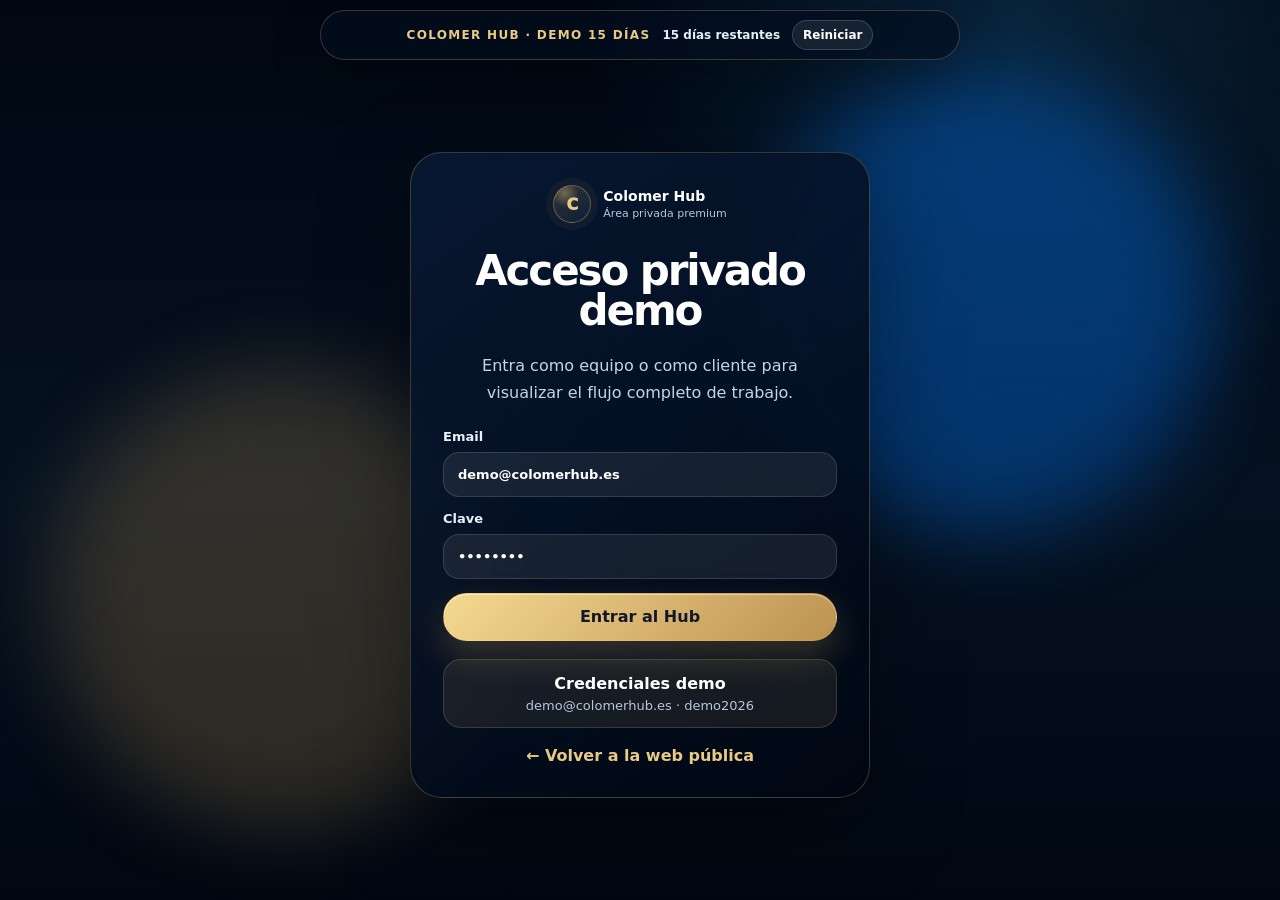
==== commit cc8fce37: "Add files via upload" ====
--- a/hub.html
+++ b/hub.html
@@ -1,343 +1,261 @@
 <!doctype html>
-<html lang="es">
+<html lang="es" data-page="hub">
 <head>
   <meta charset="utf-8">
   <meta name="viewport" content="width=device-width, initial-scale=1">
-  <title>Colomer Hub · Demo premium</title>
-  <meta name="description" content="Demo premium de Hub privado para clientes y equipo de asesoría.">
+  <title>Colomer Hub Premium · Demo operativa</title>
+  <meta name="description" content="Demo del Hub operativo premium de Colomer & Asociados.">
   <link rel="icon" href="favicon.svg" type="image/svg+xml">
-  <link rel="stylesheet" href="styles.css">
+  <link rel="stylesheet" href="styles.css?v=4.0-premium-dark">
+  <script defer src="app.js?v=4.0-premium-dark"></script>
 </head>
-<body class="hub-app">
-  <div class="demo-ribbon hub-ribbon" id="demoRibbon">
-    <span>Demo comercial · 15 días</span>
-    <strong id="demoDaysLeft">Calculando…</strong>
+<body class="hub-body">
+  <div class="grain"></div>
+  <div class="demo-ribbon hub-ribbon">
+    <span>Colomer Hub · Demo 15 días</span>
+    <strong data-demo-days>Activando demo</strong>
+    <button class="ghost-mini" data-reset-demo>Reiniciar</button>
   </div>
 
-  <section class="login-screen" id="loginScreen">
-    <div class="login-bg"></div>
-
-    <div class="login-card">
-      <a class="brand" href="index.html">
-        <span class="brand-mark">C</span>
-        <span>
-          <strong>Colomer Hub</strong>
-          <small>Área privada demo</small>
-        </span>
-      </a>
-
-      <div class="login-intro">
-        <p class="eyebrow">Acceso demo</p>
-        <h1>Entra como cliente o como equipo Colomer.</h1>
-        <p>
-          Esta demo permite visualizar el flujo completo: leads desde la web, documentación,
-          lectura IA simulada, tareas, vencimientos y estados de revisión.
-        </p>
-      </div>
-
-      <form class="premium-form dark-form" id="loginForm">
-        <label>
-          Email
-          <input type="email" name="email" value="demo@colomerhub.es" required>
-        </label>
-        <label>
-          Clave
-          <input type="password" name="password" value="demo2026" required>
-        </label>
-        <label>
-          Perfil
-          <select name="role" required>
-            <option value="team">Equipo Colomer</option>
-            <option value="client">Cliente</option>
-          </select>
-        </label>
-        <button class="btn btn-gold btn-full" type="submit">Entrar al Hub</button>
-        <p class="form-note light">
-          Credenciales: demo@colomerhub.es · demo2026
-        </p>
-      </form>
-
-      <div class="login-links">
-        <a href="index.html">← Volver a la web</a>
-        <button id="resetDemoBtn" type="button">Reiniciar datos demo</button>
-      </div>
-    </div>
-  </section>
-
-  <section class="expired-screen" id="expiredScreen" hidden>
-    <div class="expired-card">
-      <span class="brand-mark">C</span>
-      <h1>Demo finalizada</h1>
-      <p>El periodo de 15 días de demostración ha terminado en este navegador.</p>
-      <button class="btn btn-primary" id="extendDemoBtn" type="button">Reiniciar demo local</button>
-      <a class="btn btn-ghost" href="index.html">Volver a la web</a>
-      <small>En una versión real, la licencia se controlaría desde servidor.</small>
-    </div>
-  </section>
-
-  <main class="hub-shell" id="hubShell" hidden>
-    <aside class="hub-nav">
-      <a class="brand hub-brand" href="index.html">
-        <span class="brand-mark">C</span>
-        <span>
-          <strong>Colomer Hub</strong>
-          <small id="roleLabel">Equipo</small>
-        </span>
-      </a>
-
-      <nav id="hubNav" aria-label="Navegación del Hub">
-        <button data-view="dashboard" class="active">Dashboard</button>
-        <button data-view="leads" data-team-only>Leads web</button>
-        <button data-view="clients" data-team-only>Clientes</button>
-        <button data-view="documents">Documentos</button>
-        <button data-view="ai">IA asistida</button>
-        <button data-view="tasks">Tareas</button>
-        <button data-view="calendar">Vencimientos</button>
-        <button data-view="messages">Mensajes</button>
-      </nav>
-
-      <div class="nav-footer">
-        <div class="license-mini">
-          <span>Demo activa</span>
-          <b id="sidebarDaysLeft">15 días</b>
+  <main class="hub-app" data-hub-app>
+    <section class="login-view" data-login-view>
+      <div class="login-bg">
+        <span class="orb orb-a"></span>
+        <span class="orb orb-b"></span>
+      </div>
+      <div class="login-card reveal">
+        <a class="brand center-brand" href="index.html">
+          <span class="brand-mark">C</span>
+          <span><strong>Colomer Hub</strong><em>Área privada premium</em></span>
+        </a>
+        <h1>Acceso privado demo</h1>
+        <p>Entra como equipo o como cliente para visualizar el flujo completo de trabajo.</p>
+
+        <form data-login-form class="premium-form login-form">
+          <label>Email
+            <input name="email" value="demo@colomerhub.es" required>
+          </label>
+          <label>Clave
+            <input name="password" type="password" value="demo2026" required>
+          </label>
+          <button class="btn btn-gold full" type="submit">Entrar al Hub</button>
+          <p class="form-result" data-login-result></p>
+        </form>
+
+        <div class="demo-credentials">
+          <strong>Credenciales demo</strong>
+          <span>demo@colomerhub.es · demo2026</span>
         </div>
-        <button class="btn btn-ghost btn-full" id="logoutBtn" type="button">Salir</button>
-      </div>
-    </aside>
-
-    <section class="hub-content">
-      <header class="hub-topbar">
-        <div>
-          <p class="eyebrow">Área privada</p>
-          <h1 id="viewTitle">Dashboard</h1>
+        <a class="text-link" href="index.html">← Volver a la web pública</a>
+      </div>
+    </section>
+
+    <section class="dashboard-view hidden" data-dashboard-view>
+      <aside class="sidebar">
+        <a class="brand hub-brand" href="index.html">
+          <span class="brand-mark">C</span>
+          <span><strong>Colomer Hub</strong><em>Operativa premium</em></span>
+        </a>
+
+        <nav class="side-nav">
+          <button class="active" data-tab="overview">Dashboard</button>
+          <button data-tab="leads">Leads web</button>
+          <button data-tab="documents">Documentos</button>
+          <button data-tab="clients">Clientes</button>
+          <button data-tab="ai">Lectura IA</button>
+          <button data-tab="client">Vista cliente</button>
+        </nav>
+
+        <div class="sidebar-note">
+          <strong>Demo comercial</strong>
+          <p>Datos ficticios guardados en este navegador.</p>
         </div>
-        <div class="topbar-actions">
-          <button class="btn btn-ghost" id="roleToggleBtn" type="button">Cambiar a cliente</button>
-          <a class="btn btn-primary" href="index.html#diagnostico">Crear lead desde web</a>
-        </div>
-      </header>
-
-      <div class="hub-view active" id="view-dashboard">
-        <div class="stats-row" id="statsRow"></div>
-
-        <div class="hub-grid-main">
-          <article class="hub-card wide">
+      </aside>
+
+      <div class="workspace">
+        <header class="workspace-top">
+          <div>
+            <p class="eyebrow">Equipo Colomer</p>
+            <h1 data-section-title>Dashboard operativo</h1>
+          </div>
+          <div class="top-actions">
+            <a class="btn btn-glass small-btn" href="index.html">Ver web</a>
+            <button class="btn btn-gold small-btn" data-quick-doc>Simular documento</button>
+            <button class="avatar-btn" data-logout title="Cerrar sesión">C</button>
+          </div>
+        </header>
+
+        <section class="hub-section active" data-section="overview">
+          <div class="metrics-grid">
+            <article class="metric-card"><span>Leads web</span><strong data-metric-leads>0</strong><em>solicitudes recibidas</em></article>
+            <article class="metric-card"><span>Documentos</span><strong data-metric-docs>0</strong><em>bandeja documental</em></article>
+            <article class="metric-card"><span>Pendientes</span><strong data-metric-pending>0</strong><em>requieren revisión</em></article>
+            <article class="metric-card"><span>Próximos vencimientos</span><strong>4</strong><em>esta semana</em></article>
+          </div>
+
+          <div class="hub-grid">
+            <article class="hub-card wide">
+              <div class="card-head">
+                <div><p class="eyebrow">Actividad reciente</p><h2>Flujo vivo de la demo</h2></div>
+                <button class="ghost-mini" data-add-lead>Crear lead demo</button>
+              </div>
+              <div class="timeline" data-activity-list></div>
+            </article>
+
+            <article class="hub-card">
+              <div class="card-head">
+                <div><p class="eyebrow">Estado operativo</p><h2>Prioridades</h2></div>
+              </div>
+              <div class="priority-list">
+                <div><span class="status-dot warn"></span><b>Revisar documentos pendientes</b><small data-priority-docs>0 elementos</small></div>
+                <div><span class="status-dot blue"></span><b>Responder leads web</b><small data-priority-leads>0 solicitudes</small></div>
+                <div><span class="status-dot ok"></span><b>Vencimientos controlados</b><small>Modelos y avisos activos</small></div>
+              </div>
+            </article>
+          </div>
+        </section>
+
+        <section class="hub-section" data-section="leads">
+          <div class="hub-card">
             <div class="card-head">
+              <div><p class="eyebrow">Captación</p><h2>Leads recibidos desde la web</h2></div>
+              <button class="btn btn-gold small-btn" data-add-lead>Crear lead demo</button>
+            </div>
+            <div class="table-wrap">
+              <table class="premium-table">
+                <thead><tr><th>Contacto</th><th>Servicio</th><th>Mensaje</th><th>Estado</th><th>Fecha</th></tr></thead>
+                <tbody data-leads-table></tbody>
+              </table>
+            </div>
+          </div>
+        </section>
+
+        <section class="hub-section" data-section="documents">
+          <div class="hub-grid">
+            <article class="hub-card wide">
+              <div class="card-head">
+                <div><p class="eyebrow">Bandeja documental</p><h2>Documentos de clientes</h2></div>
+                <button class="btn btn-gold small-btn" data-quick-doc>Añadir documento</button>
+              </div>
+              <div class="doc-board" data-doc-list></div>
+            </article>
+
+            <article class="hub-card">
+              <p class="eyebrow">Subida simulada</p>
+              <h2>Registrar documento</h2>
+              <form class="premium-form compact-form" data-doc-form>
+                <label>Cliente
+                  <input name="client" placeholder="Ej. Nova Retail S.L." required>
+                </label>
+                <label>Tipo
+                  <select name="type">
+                    <option>Factura proveedor</option>
+                    <option>Nómina</option>
+                    <option>Contrato</option>
+                    <option>Justificante bancario</option>
+                    <option>Modelo fiscal</option>
+                  </select>
+                </label>
+                <label>Observación
+                  <textarea name="note" rows="3" placeholder="Breve nota interna"></textarea>
+                </label>
+                <button class="btn btn-gold full" type="submit">Registrar en bandeja</button>
+              </form>
+            </article>
+          </div>
+        </section>
+
+        <section class="hub-section" data-section="clients">
+          <div class="hub-card">
+            <div class="card-head">
+              <div><p class="eyebrow">Cartera</p><h2>Clientes demo</h2></div>
+            </div>
+            <div class="client-grid">
+              <article><b>Nova Retail S.L.</b><span>Fiscal · Contable</span><em class="tag green">Al día</em></article>
+              <article><b>Martínez Talleres</b><span>Laboral · Fiscal</span><em class="tag amber">Pendiente contrato</em></article>
+              <article><b>Luna Studio</b><span>Autónomos</span><em class="tag blue">Documentos recibidos</em></article>
+              <article><b>Orion Logistics</b><span>Empresas</span><em class="tag green">Validado Q2</em></article>
+            </div>
+          </div>
+        </section>
+
+        <section class="hub-section" data-section="ai">
+          <div class="hub-grid">
+            <article class="hub-card wide">
+              <div class="card-head">
+                <div><p class="eyebrow">IA asistida</p><h2>Lectura documental simulada</h2></div>
+                <button class="btn btn-gold small-btn" data-run-ai>Analizar documento demo</button>
+              </div>
+              <div class="ai-result" data-ai-result>
+                <span class="scan-line"></span>
+                <h3>Documento pendiente de análisis</h3>
+                <p>La IA de producción podría extraer datos, clasificar documentos y preparar una propuesta de validación para el equipo humano.</p>
+              </div>
+            </article>
+
+            <article class="hub-card">
+              <p class="eyebrow">Criterio profesional</p>
+              <h2>Validación humana</h2>
+              <p>La lectura asistida no sustituye al equipo de Colomer. Solo prepara información para revisar más rápido, con trazabilidad y control.</p>
+              <ul class="mini-list">
+                <li>Extracción de datos</li>
+                <li>Clasificación documental</li>
+                <li>Alertas por campos incompletos</li>
+                <li>Revisión final por asesoría</li>
+              </ul>
+            </article>
+          </div>
+        </section>
+
+        <section class="hub-section" data-section="client">
+          <div class="client-portal">
+            <div class="client-hero">
               <div>
-                <h2>Actividad reciente</h2>
-                <p>Seguimiento ficticio del flujo de trabajo.</p>
-              </div>
-              <span class="pill">Tiempo real demo</span>
-            </div>
-            <div class="activity-feed" id="activityFeed"></div>
-          </article>
-
-          <article class="hub-card">
-            <div class="card-head">
-              <div>
-                <h2>Estado documental</h2>
-                <p>Resumen por estados.</p>
-              </div>
-            </div>
-            <div class="donut-wrap">
-              <div class="donut" id="docDonut"><span id="docDonutText">0%</span></div>
-              <div class="legend" id="docLegend"></div>
-            </div>
-          </article>
-
-          <article class="hub-card">
-            <div class="card-head">
-              <div>
-                <h2>Próximos vencimientos</h2>
-                <p>Calendario operativo.</p>
-              </div>
-            </div>
-            <div class="mini-list" id="upcomingList"></div>
-          </article>
-        </div>
-      </div>
-
-      <div class="hub-view" id="view-leads">
-        <article class="hub-card">
-          <div class="card-head">
-            <div>
-              <h2>Leads recibidos desde la web</h2>
-              <p>Las solicitudes enviadas en la web aparecen aquí como oportunidad comercial.</p>
-            </div>
-            <button class="btn btn-primary" id="addDemoLeadBtn" type="button">Añadir lead ficticio</button>
-          </div>
-          <div class="table-wrap">
-            <table class="data-table" id="leadsTable">
-              <thead>
-                <tr>
-                  <th>Fecha</th>
-                  <th>Nombre</th>
-                  <th>Servicio</th>
-                  <th>Email</th>
-                  <th>Estado</th>
-                  <th>Acción</th>
-                </tr>
-              </thead>
-              <tbody></tbody>
-            </table>
-          </div>
-        </article>
-      </div>
-
-      <div class="hub-view" id="view-clients">
-        <div class="client-grid" id="clientsGrid"></div>
-      </div>
-
-      <div class="hub-view" id="view-documents">
-        <div class="hub-grid-main">
-          <article class="hub-card">
-            <div class="card-head">
-              <div>
-                <h2>Subir documento demo</h2>
-                <p>La demo guarda solo nombre, tipo y estado. No se suben archivos reales.</p>
-              </div>
-            </div>
-
-            <form class="premium-form app-form" id="documentForm">
-              <label>
-                Cliente
-                <select name="client" id="clientSelect"></select>
-              </label>
-              <label>
-                Tipo de documento
-                <select name="type" required>
-                  <option>Factura recibida</option>
-                  <option>Factura emitida</option>
-                  <option>Nómina</option>
-                  <option>Contrato</option>
-                  <option>Justificante bancario</option>
-                  <option>Modelo fiscal</option>
-                </select>
-              </label>
-              <label>
-                Nombre del archivo
-                <input type="text" name="filename" placeholder="factura-demo.pdf" required>
-              </label>
-              <button class="btn btn-primary btn-full" type="submit">Registrar documento</button>
-            </form>
-          </article>
-
-          <article class="hub-card wide">
-            <div class="card-head">
-              <div>
-                <h2>Bandeja documental</h2>
-                <p>Estados simulados para que cliente y equipo vean el avance.</p>
-              </div>
-              <button class="btn btn-ghost" id="exportDocsBtn" type="button">Exportar JSON demo</button>
-            </div>
-            <div class="table-wrap">
-              <table class="data-table" id="documentsTable">
-                <thead>
-                  <tr>
-                    <th>Documento</th>
-                    <th>Cliente</th>
-                    <th>Tipo</th>
-                    <th>Estado</th>
-                    <th>Fecha</th>
-                    <th>Acción</th>
-                  </tr>
-                </thead>
-                <tbody></tbody>
-              </table>
-            </div>
-          </article>
-        </div>
-      </div>
-
-      <div class="hub-view" id="view-ai">
-        <div class="ai-layout">
-          <article class="hub-card">
-            <div class="card-head">
-              <div>
-                <h2>Lectura IA asistida</h2>
-                <p>Simulación para enseñar cómo una IA podría preparar datos antes de revisión humana.</p>
-              </div>
-            </div>
-
-            <form class="premium-form app-form" id="aiForm">
-              <label>
-                Documento
-                <select name="docId" id="aiDocumentSelect"></select>
-              </label>
-              <label>
-                Tipo de lectura
-                <select name="mode">
-                  <option value="invoice">Factura</option>
-                  <option value="contract">Contrato</option>
-                  <option value="payroll">Nómina</option>
-                  <option value="tax">Modelo fiscal</option>
-                </select>
-              </label>
-              <button class="btn btn-gold btn-full" type="submit">Generar lectura simulada</button>
-            </form>
-
-            <p class="risk-note">
-              En producción: extracción asistida, validación humana, trazabilidad, privacidad y seguridad.
-            </p>
-          </article>
-
-          <article class="hub-card wide ai-result-card" id="aiResultCard">
-            <div class="empty-state">
-              <span>IA</span>
-              <h2>Selecciona un documento</h2>
-              <p>La lectura aparecerá aquí con datos ficticios y nivel de confianza simulado.</p>
-            </div>
-          </article>
-        </div>
-      </div>
-
-      <div class="hub-view" id="view-tasks">
-        <div class="kanban" id="kanbanBoard"></div>
-      </div>
-
-      <div class="hub-view" id="view-calendar">
-        <article class="hub-card">
-          <div class="card-head">
-            <div>
-              <h2>Vencimientos</h2>
-              <p>Calendario operativo ficticio para visualizar obligaciones y recordatorios.</p>
-            </div>
-          </div>
-          <div class="calendar-list" id="calendarList"></div>
-        </article>
-      </div>
-
-      <div class="hub-view" id="view-messages">
-        <div class="messages-layout">
-          <article class="hub-card messages-card">
-            <div class="card-head">
-              <div>
-                <h2>Mensajes</h2>
-                <p>Comunicación centralizada cliente/equipo.</p>
-              </div>
-            </div>
-            <div class="message-thread" id="messageThread"></div>
-            <form class="message-form" id="messageForm">
-              <input type="text" name="message" placeholder="Escribir mensaje demo..." required>
-              <button class="btn btn-primary" type="submit">Enviar</button>
-            </form>
-          </article>
-
-          <article class="hub-card">
-            <h2>Buenas prácticas</h2>
-            <ul class="check-list">
-              <li>Evita documentación por WhatsApp.</li>
-              <li>Marca estados claros.</li>
-              <li>Centraliza avisos y vencimientos.</li>
-              <li>Revisa siempre la salida de IA.</li>
-            </ul>
-          </article>
-        </div>
+                <p class="eyebrow">Vista cliente</p>
+                <h2>Bienvenido, Nova Retail S.L.</h2>
+                <p>Consulta tus documentos, avisos y mensajes de la asesoría.</p>
+              </div>
+              <button class="btn btn-gold small-btn" data-client-upload>Subir documento demo</button>
+            </div>
+
+            <div class="metrics-grid">
+              <article class="metric-card"><span>Recibidos</span><strong>8</strong><em>este trimestre</em></article>
+              <article class="metric-card"><span>Pendientes</span><strong>2</strong><em>por completar</em></article>
+              <article class="metric-card"><span>Validado</span><strong>92%</strong><em>documentación correcta</em></article>
+            </div>
+
+            <div class="hub-grid">
+              <article class="hub-card wide">
+                <div class="card-head">
+                  <div><p class="eyebrow">Mis documentos</p><h2>Estado documental</h2></div>
+                </div>
+                <div class="doc-board client-doc-board" data-client-doc-list></div>
+              </article>
+              <article class="hub-card">
+                <p class="eyebrow">Mensajes</p>
+                <h2>Últimos avisos</h2>
+                <div class="message-list">
+                  <div><b>Equipo Colomer</b><p>Hemos recibido las facturas del trimestre. Faltan dos justificantes.</p></div>
+                  <div><b>Recordatorio</b><p>Modelo 303 previsto en 8 días. Te avisaremos si falta documentación.</p></div>
+                </div>
+              </article>
+            </div>
+          </div>
+        </section>
       </div>
     </section>
   </main>
 
-  <div class="toast" id="toast" role="status" aria-live="polite"></div>
-  <script src="app.js"></script>
+  <div class="expired-modal" data-expired-modal aria-hidden="true">
+    <div class="expired-card">
+      <p class="eyebrow">Demo finalizada</p>
+      <h2>La prueba de 15 días ha terminado.</h2>
+      <p>Para mantener activo el Hub o conectar datos reales, se debe activar la siguiente fase del proyecto.</p>
+      <div class="hero-actions">
+        <button class="btn btn-gold" data-reset-demo>Reiniciar demo local</button>
+        <a class="btn btn-glass" href="index.html?resetdemo=1">Volver a la web</a>
+      </div>
+    </div>
+  </div>
 </body>
 </html>
--- a/styles.css
+++ b/styles.css
@@ -1,1829 +1,693 @@
-:root {
+:root{
   --navy:#000712;
-  --navy-2:#07182f;
+  --navy-2:#061b36;
   --navy-3:#0c2344;
   --ink:#101827;
-  --muted:#66758a;
-  --soft:#eef3f8;
+  --muted:#b9c5d8;
+  --muted-2:#7f8da3;
   --paper:#f7f9fc;
   --white:#ffffff;
-  --line:#dbe5ef;
   --gold:#bc9250;
   --gold-2:#e9ca84;
-  --gold-dark:#875f2e;
+  --gold-3:#875f2e;
   --blue:#35a3e5;
   --blue-2:#0067d6;
-  --green:#0e8a68;
-  --red:#b14a4a;
-  --orange:#bd7b20;
-  --shadow:0 24px 70px rgba(2, 15, 35, .13);
-  --shadow-soft:0 14px 40px rgba(2, 15, 35, .08);
-  --radius:26px;
-  --radius-sm:16px;
+  --green:#66d19e;
+  --amber:#ffc766;
+  --red:#ff7b7b;
+  --line:rgba(233,202,132,.20);
+  --line-soft:rgba(255,255,255,.11);
+  --glass:rgba(5,19,41,.64);
+  --glass-2:rgba(9,31,61,.72);
+  --shadow:0 28px 90px rgba(0,0,0,.38);
+  --radius:28px;
+  --radius-sm:18px;
   --max:1180px;
 }
-
-* { box-sizing:border-box; }
-
-html {
-  scroll-behavior:smooth;
-}
-
-body {
+*{box-sizing:border-box}
+html{scroll-behavior:smooth}
+body{
   margin:0;
-  color:var(--ink);
-  background:var(--paper);
-  font-family: Inter, ui-sans-serif, system-ui, -apple-system, BlinkMacSystemFont, "Segoe UI", sans-serif;
-  -webkit-font-smoothing:antialiased;
-}
-
-a {
-  color:inherit;
-  text-decoration:none;
-}
-
-button, input, textarea, select {
-  font:inherit;
-}
-
-button {
-  cursor:pointer;
-}
-
-img, svg {
-  max-width:100%;
-}
-
-::selection {
-  background:rgba(188,146,80,.28);
-}
-
-.demo-ribbon {
+  font-family:Inter, ui-sans-serif, system-ui, -apple-system, BlinkMacSystemFont, "Segoe UI", sans-serif;
+  color:var(--white);
+  background:
+    radial-gradient(circle at 15% 10%, rgba(53,163,229,.20), transparent 32%),
+    radial-gradient(circle at 85% 18%, rgba(188,146,80,.20), transparent 30%),
+    linear-gradient(180deg, #000712 0%, #061221 48%, #020712 100%);
+  overflow-x:hidden;
+}
+a{color:inherit;text-decoration:none}
+button,input,textarea,select{font:inherit}
+button{cursor:pointer}
+.container{width:min(var(--max), calc(100% - 40px)); margin:0 auto}
+.hidden{display:none!important}
+.grain{
+  pointer-events:none;
   position:fixed;
+  inset:0;
+  z-index:0;
+  opacity:.18;
+  background-image:
+    linear-gradient(rgba(255,255,255,.025) 1px, transparent 1px),
+    linear-gradient(90deg, rgba(255,255,255,.025) 1px, transparent 1px);
+  background-size:34px 34px;
+  mask-image:linear-gradient(to bottom, black, transparent 90%);
+}
+.demo-ribbon{
+  position:fixed;
+  top:12px;
   left:50%;
-  top:14px;
-  z-index:100;
   transform:translateX(-50%);
-  display:flex;
-  gap:12px;
-  align-items:center;
-  padding:8px 14px;
-  border:1px solid rgba(233,202,132,.55);
-  border-radius:999px;
-  background:rgba(0,7,18,.82);
-  color:#fff;
-  backdrop-filter: blur(18px);
-  box-shadow:0 14px 35px rgba(0,0,0,.22);
-  font-size:13px;
-}
-
-.demo-ribbon span {
-  color:#dbe8f5;
-}
-
-.demo-ribbon strong {
-  color:var(--gold-2);
-}
-
-.site-header {
-  position:sticky;
-  top:0;
-  z-index:90;
+  z-index:70;
+  min-width:min(640px, calc(100% - 32px));
   display:flex;
   align-items:center;
-  justify-content:space-between;
-  gap:22px;
-  min-height:82px;
-  padding:18px clamp(20px, 4vw, 52px);
-  border-bottom:1px solid rgba(219,229,239,.72);
-  background:rgba(247,249,252,.85);
-  backdrop-filter: blur(18px);
-}
-
-.brand {
-  display:flex;
+  justify-content:center;
   gap:12px;
-  align-items:center;
-  min-width:max-content;
-}
-
-.brand-mark {
-  display:inline-grid;
-  place-items:center;
-  width:44px;
-  height:44px;
-  border-radius:14px;
-  background:
-    radial-gradient(circle at 20% 15%, rgba(233,202,132,.95), transparent 30%),
-    linear-gradient(145deg, var(--navy), var(--navy-3));
-  border:1px solid rgba(233,202,132,.45);
+  padding:9px 14px;
+  border:1px solid rgba(233,202,132,.24);
+  border-radius:999px;
+  background:rgba(3,13,30,.70);
+  backdrop-filter:blur(18px);
+  box-shadow:0 16px 50px rgba(0,0,0,.28);
+  color:#e6eef8;
+  font-size:12px;
+}
+.demo-ribbon span{
   color:var(--gold-2);
+  text-transform:uppercase;
   font-weight:900;
-  letter-spacing:-.04em;
-  box-shadow:0 12px 30px rgba(0,7,18,.23);
-}
-
-.brand strong {
-  display:block;
-  font-size:15px;
-  letter-spacing:-.02em;
-}
-
-.brand small {
-  display:block;
-  margin-top:2px;
-  color:var(--muted);
+  letter-spacing:.11em;
+}
+.demo-ribbon strong{font-weight:800}
+.ghost-mini{
+  border:1px solid rgba(255,255,255,.16);
+  background:rgba(255,255,255,.08);
+  color:var(--white);
+  border-radius:999px;
+  padding:7px 10px;
   font-size:12px;
-}
-
-.nav {
-  display:flex;
-  align-items:center;
-  gap:22px;
-  font-size:14px;
-  color:#334155;
-}
-
-.nav a {
-  position:relative;
-}
-
-.nav a:after {
-  content:"";
-  position:absolute;
-  left:0;
-  right:0;
-  bottom:-8px;
-  height:2px;
-  transform:scaleX(0);
-  transform-origin:left;
-  background:linear-gradient(90deg, var(--gold), var(--blue));
-  transition:.25s ease;
-}
-
-.nav a:hover:after {
-  transform:scaleX(1);
-}
-
-.header-actions {
-  display:flex;
-  gap:10px;
-  align-items:center;
-}
-
-.mobile-menu {
-  display:none;
-  border:0;
-  background:transparent;
-  font-size:26px;
-}
-
-.btn {
-  display:inline-flex;
-  align-items:center;
-  justify-content:center;
-  gap:8px;
-  border:1px solid transparent;
-  border-radius:999px;
-  padding:12px 18px;
   font-weight:800;
-  font-size:14px;
-  transition:transform .2s ease, box-shadow .2s ease, border-color .2s ease, background .2s ease;
-  white-space:nowrap;
-}
-
-.btn:hover {
-  transform:translateY(-2px);
-}
-
-.btn-primary {
-  color:#fff;
-  background:linear-gradient(135deg, var(--navy-3), var(--blue-2));
-  box-shadow:0 14px 32px rgba(0,103,214,.22);
-}
-
-.btn-gold {
-  color:#171107;
-  background:linear-gradient(135deg, var(--gold-2), var(--gold));
-  box-shadow:0 14px 32px rgba(188,146,80,.22);
-}
-
-.btn-ghost {
-  color:#152238;
-  background:rgba(255,255,255,.68);
-  border-color:rgba(203,213,225,.9);
-}
-
-.btn-large {
-  padding:15px 22px;
-  font-size:15px;
-}
-
-.btn-full {
-  width:100%;
-}
-
-.section-pad,
-.section {
-  padding:clamp(76px, 10vw, 128px) clamp(20px, 4vw, 52px);
-}
-
-.hero {
-  position:relative;
-  display:grid;
-  grid-template-columns: minmax(0, 1.04fr) minmax(360px, .86fr);
-  gap:58px;
-  max-width:var(--max);
-  margin:0 auto;
-  min-height:720px;
-  align-items:center;
-}
-
-.hero:before {
-  content:"";
-  position:absolute;
-  inset:-120px -80px auto auto;
-  width:520px;
-  height:520px;
-  border-radius:50%;
-  background:radial-gradient(circle, rgba(53,163,229,.18), transparent 64%);
-  pointer-events:none;
-}
-
-.eyebrow {
-  margin:0 0 14px;
-  color:var(--blue-2);
-  font-size:12px;
-  font-weight:900;
-  letter-spacing:.14em;
-  text-transform:uppercase;
-}
-
-.eyebrow.gold {
-  color:var(--gold-2);
-}
-
-h1,h2,h3,p {
-  margin-top:0;
-}
-
-h1 {
-  margin-bottom:22px;
-  color:var(--navy);
-  font-size:clamp(44px, 6vw, 82px);
-  line-height:.92;
-  letter-spacing:-.07em;
-}
-
-h2 {
-  margin-bottom:18px;
-  color:var(--navy);
-  font-size:clamp(34px, 4vw, 56px);
-  line-height:.98;
-  letter-spacing:-.055em;
-}
-
-h3 {
-  margin-bottom:10px;
-  font-size:22px;
-  line-height:1.1;
-  letter-spacing:-.035em;
-}
-
-p {
-  color:#4b5c70;
-  line-height:1.68;
-}
-
-.hero-text {
-  max-width:650px;
-  margin-bottom:28px;
-  font-size:19px;
-  color:#334155;
-}
-
-.hero-actions {
-  display:flex;
-  flex-wrap:wrap;
-  gap:14px;
-  margin-bottom:32px;
-}
-
-.trust-row {
-  display:grid;
-  grid-template-columns:repeat(3, 1fr);
-  gap:12px;
-  max-width:660px;
-}
-
-.trust-row div {
-  padding:18px;
-  border:1px solid var(--line);
-  border-radius:var(--radius-sm);
-  background:rgba(255,255,255,.72);
-  box-shadow:var(--shadow-soft);
-}
-
-.trust-row b {
-  display:block;
-  margin-bottom:4px;
-  color:var(--navy);
-}
-
-.trust-row span {
-  color:var(--muted);
-  font-size:13px;
-}
-
-.hero-panel {
-  position:relative;
-  min-height:520px;
-  border:1px solid rgba(233,202,132,.35);
-  border-radius:36px;
-  background:
-    radial-gradient(circle at 84% 12%, rgba(53,163,229,.30), transparent 24%),
-    linear-gradient(155deg, #000712, #08203e 58%, #0b2d58);
-  box-shadow:0 34px 100px rgba(0,7,18,.32);
-  padding:18px;
-  overflow:hidden;
-}
-
-.hero-panel:after {
-  content:"";
-  position:absolute;
-  inset:auto -100px -130px auto;
-  width:320px;
-  height:320px;
-  border-radius:50%;
-  background:radial-gradient(circle, rgba(233,202,132,.20), transparent 68%);
-}
-
-.window-bar {
-  display:flex;
-  align-items:center;
-  gap:7px;
-  height:42px;
-  padding:0 12px;
-  border:1px solid rgba(255,255,255,.10);
-  border-radius:22px;
-  background:rgba(255,255,255,.06);
-  color:#dbe8f5;
-  position:relative;
-  z-index:1;
-}
-
-.window-bar span {
-  width:10px;
-  height:10px;
-  border-radius:50%;
-  background:rgba(233,202,132,.88);
-}
-
-.window-bar span:nth-child(2) {
-  background:rgba(53,163,229,.9);
-}
-
-.window-bar span:nth-child(3) {
-  background:rgba(14,138,104,.9);
-}
-
-.window-bar small {
-  margin-left:auto;
-  font-size:12px;
-  color:#bfcbda;
-}
-
-.mock-dashboard {
-  position:relative;
-  z-index:1;
-  display:grid;
-  gap:16px;
-  padding:26px 8px 8px;
-}
-
-.mock-card {
-  display:grid;
-  gap:8px;
-  padding:24px;
-  border:1px solid rgba(255,255,255,.10);
-  border-radius:24px;
-  background:rgba(255,255,255,.08);
-  color:#fff;
-  backdrop-filter: blur(20px);
-}
-
-.mock-card.accent {
-  min-height:160px;
-  justify-content:end;
-  background:
-    radial-gradient(circle at 90% 10%, rgba(233,202,132,.28), transparent 32%),
-    rgba(255,255,255,.09);
-}
-
-.mock-card small {
-  color:#aebdd0;
-  font-weight:700;
-}
-
-.mock-card b {
-  font-size:28px;
-  line-height:1.05;
-}
-
-.mock-card em {
-  color:var(--gold-2);
-  font-style:normal;
-  font-size:14px;
-}
-
-.mock-grid {
-  display:grid;
-  grid-template-columns:1fr 1fr;
-  gap:16px;
-}
-
-.activity-list {
-  display:grid;
-  gap:10px;
-  padding:18px;
-  border:1px solid rgba(255,255,255,.10);
-  border-radius:24px;
-  background:rgba(0,0,0,.18);
-  color:#d8e5f2;
-}
-
-.status-dot {
-  display:inline-block;
-  width:10px;
-  height:10px;
-  margin-right:9px;
-  border-radius:50%;
-  vertical-align:baseline;
-}
-
-.status-dot.ok { background:var(--green); box-shadow:0 0 0 4px rgba(14,138,104,.12); }
-.status-dot.warn { background:var(--orange); box-shadow:0 0 0 4px rgba(189,123,32,.12); }
-.status-dot.info { background:var(--blue); box-shadow:0 0 0 4px rgba(53,163,229,.12); }
-.status-dot.danger { background:var(--red); box-shadow:0 0 0 4px rgba(177,74,74,.12); }
-
-.logos-strip {
-  display:flex;
-  flex-wrap:wrap;
-  justify-content:center;
-  gap:14px;
-  padding:20px;
-  border-block:1px solid var(--line);
-  background:#fff;
-}
-
-.logos-strip span {
-  display:inline-flex;
-  padding:10px 18px;
-  border-radius:999px;
-  background:#f6f8fb;
-  color:#4d5d72;
-  font-weight:800;
-  font-size:13px;
-}
-
-.section {
-  max-width:var(--max);
-  margin:0 auto;
-}
-
-.section-white {
-  max-width:none;
-  background:#fff;
-}
-
-.section-white > * {
-  max-width:var(--max);
-  margin-inline:auto;
-}
-
-.section-head {
-  max-width:760px;
-  margin:0 auto 44px;
-  text-align:center;
-}
-
-.section-head p:not(.eyebrow) {
-  font-size:18px;
-}
-
-.service-grid {
-  display:grid;
-  grid-template-columns:repeat(4, 1fr);
-  gap:18px;
-  max-width:var(--max);
-  margin-inline:auto;
-}
-
-.service-card {
-  position:relative;
-  display:flex;
-  min-height:350px;
-  flex-direction:column;
-  padding:30px;
-  border:1px solid var(--line);
-  border-radius:var(--radius);
-  background:
-    linear-gradient(180deg, #fff, #f9fbfd);
-  box-shadow:var(--shadow-soft);
-  overflow:hidden;
-}
-
-.service-card:before {
-  content:"";
-  position:absolute;
-  inset:0;
-  background:radial-gradient(circle at 82% 8%, rgba(53,163,229,.13), transparent 30%);
-  pointer-events:none;
-}
-
-.service-card .icon {
-  position:relative;
-  display:inline-flex;
-  width:52px;
-  height:52px;
-  align-items:center;
-  justify-content:center;
-  margin-bottom:48px;
-  border-radius:17px;
-  background:linear-gradient(145deg, var(--navy-3), var(--navy));
-  color:var(--gold-2);
-  font-weight:900;
-}
-
-.service-card p {
-  flex:1;
-}
-
-.service-card a {
-  position:relative;
-  color:var(--blue-2);
-  font-weight:900;
-}
-
-.split-section {
-  display:grid;
-  grid-template-columns:.82fr 1fr;
-  gap:50px;
-  align-items:center;
-}
-
-.split-copy {
-  position:sticky;
-  top:110px;
-}
-
-.process-list {
-  display:grid;
-  gap:16px;
-}
-
-.process-item {
-  display:grid;
-  grid-template-columns:64px 1fr;
-  gap:20px;
-  padding:24px;
-  border:1px solid var(--line);
-  border-radius:var(--radius);
-  background:#fff;
-  box-shadow:var(--shadow-soft);
-}
-
-.process-item span {
-  display:grid;
-  place-items:center;
-  width:54px;
-  height:54px;
-  border-radius:18px;
-  background:#eef6ff;
-  color:var(--blue-2);
-  font-weight:900;
-}
-
-.process-item p {
-  margin-bottom:0;
-}
-
-.hub-section {
-  max-width:none;
-  display:grid;
-  grid-template-columns:minmax(0, .86fr) minmax(430px, 1fr);
-  gap:50px;
-  align-items:center;
-  margin:0;
-  padding-inline:clamp(20px, 4vw, 52px);
-  background:
-    radial-gradient(circle at 90% 20%, rgba(53,163,229,.22), transparent 28%),
-    linear-gradient(145deg, var(--navy), var(--navy-3) 68%, #071325);
-  color:#fff;
-}
-
-.hub-section h2,
-.hub-section h3 {
-  color:#fff;
-}
-
-.hub-section p {
-  color:#c9d8e8;
-}
-
-.hub-copy {
-  max-width:620px;
-  margin-left:auto;
-}
-
-.value-cards {
-  display:grid;
-  grid-template-columns:1fr 1fr;
-  gap:14px;
-  margin:28px 0;
-}
-
-.value-cards div {
-  padding:20px;
-  border:1px solid rgba(233,202,132,.25);
-  border-radius:22px;
-  background:rgba(255,255,255,.07);
-}
-
-.value-cards b {
-  display:block;
-  margin-bottom:8px;
-  color:var(--gold-2);
-}
-
-.value-cards span {
-  color:#d4e0ed;
-}
-
-.hub-screen {
-  display:grid;
-  grid-template-columns:190px 1fr;
-  min-height:490px;
-  border:1px solid rgba(233,202,132,.28);
-  border-radius:34px;
-  overflow:hidden;
-  background:rgba(255,255,255,.07);
-  box-shadow:0 30px 90px rgba(0,0,0,.26);
-}
-
-.hub-sidebar {
-  display:flex;
-  flex-direction:column;
-  gap:12px;
-  padding:22px;
-  background:rgba(0,7,18,.52);
-  border-right:1px solid rgba(255,255,255,.09);
-}
-
-.hub-sidebar b {
-  margin-bottom:20px;
-  color:var(--gold-2);
-}
-
-.hub-sidebar span {
-  padding:10px 12px;
-  border-radius:12px;
-  color:#b9c8d8;
-}
-
-.hub-sidebar .active {
-  background:rgba(53,163,229,.16);
-  color:#fff;
-}
-
-.hub-main-preview {
-  display:grid;
-  align-content:start;
-  gap:18px;
-  padding:24px;
-}
-
-.stat-grid {
-  display:grid;
-  grid-template-columns:repeat(3,1fr);
-  gap:14px;
-}
-
-.stat-grid div {
-  padding:20px;
-  border-radius:20px;
-  background:rgba(255,255,255,.09);
-}
-
-.stat-grid b {
-  display:block;
-  color:var(--gold-2);
-  font-size:34px;
-}
-
-.stat-grid span {
-  color:#c3d1e0;
-  font-size:13px;
-}
-
-.timeline-card {
-  padding:24px;
-  border:1px solid rgba(255,255,255,.10);
-  border-radius:24px;
-  background:rgba(255,255,255,.08);
-}
-
-.timeline-card p {
-  margin:12px 0 0;
-}
-
-.scenario-section {
-  max-width:var(--max);
-}
-
-.scenario-grid {
-  display:grid;
-  grid-template-columns: minmax(0,.9fr) minmax(360px,.7fr);
-  gap:22px;
-}
-
-.premium-form {
-  display:grid;
-  gap:16px;
-  padding:28px;
-  border:1px solid var(--line);
-  border-radius:var(--radius);
-  background:#fff;
-  box-shadow:var(--shadow);
-}
-
-.premium-form label {
-  display:grid;
-  gap:8px;
-  color:#253244;
-  font-weight:800;
-  font-size:13px;
-}
-
-.premium-form input,
-.premium-form textarea,
-.premium-form select {
-  width:100%;
-  border:1px solid #d6e0eb;
-  border-radius:14px;
-  padding:14px 15px;
-  color:var(--ink);
-  background:#f8fafc;
-  outline:none;
-  transition:border-color .2s ease, box-shadow .2s ease, background .2s ease;
-}
-
-.premium-form input:focus,
-.premium-form textarea:focus,
-.premium-form select:focus {
-  border-color:rgba(53,163,229,.78);
-  background:#fff;
-  box-shadow:0 0 0 4px rgba(53,163,229,.12);
-}
-
-.form-note {
-  margin:0;
-  color:var(--muted);
-  font-size:13px;
-  line-height:1.45;
-}
-
-.form-note.light {
-  color:#aab9c9;
-}
-
-.journey-card {
-  padding:30px;
-  border:1px solid var(--line);
-  border-radius:var(--radius);
-  background:
-    radial-gradient(circle at 85% 8%, rgba(188,146,80,.18), transparent 30%),
-    #fff;
-  box-shadow:var(--shadow);
-}
-
-.journey {
-  display:grid;
-  gap:14px;
-  margin:24px 0;
-  padding:0;
-  list-style:none;
-}
-
-.journey li {
-  display:grid;
-  grid-template-columns:46px 1fr;
-  gap:12px;
-  padding:16px;
-  border:1px solid var(--line);
-  border-radius:18px;
-  background:#f8fafc;
-}
-
-.journey span {
-  grid-row:span 2;
-  display:grid;
-  place-items:center;
-  height:46px;
-  border-radius:14px;
-  background:var(--navy-3);
-  color:var(--gold-2);
-  font-weight:900;
-  font-size:12px;
-}
-
-.journey b,
-.journey em {
-  display:block;
-}
-
-.journey em {
-  color:var(--muted);
-  font-style:normal;
-  font-size:13px;
-}
-
-.compact-cta {
-  padding-block:90px;
-}
-
-.cta-panel {
-  display:flex;
-  align-items:center;
-  justify-content:space-between;
-  gap:30px;
-  padding:44px;
-  border:1px solid var(--line);
-  border-radius:34px;
-  background:
-    radial-gradient(circle at 86% 20%, rgba(53,163,229,.14), transparent 28%),
-    linear-gradient(180deg, #fff, #f8fbff);
-  box-shadow:var(--shadow);
-}
-
-.cta-panel h2 {
-  max-width:760px;
-}
-
-.cta-actions {
-  display:flex;
-  flex-direction:column;
-  gap:12px;
-}
-
-.footer {
-  display:flex;
-  justify-content:space-between;
-  gap:30px;
-  padding:46px clamp(20px, 4vw, 52px);
-  background:var(--navy);
-  color:#fff;
-}
-
-.footer p {
-  max-width:560px;
-  margin:18px 0 0;
-  color:#9fb1c6;
-}
-
-.footer .brand small {
-  color:#9fb1c6;
-}
-
-.footer-links {
-  display:flex;
-  flex-wrap:wrap;
-  align-content:flex-start;
-  justify-content:flex-end;
-  gap:16px;
-  color:#cbd8e6;
-}
-
-.toast {
+}
+.ghost-mini:hover{background:rgba(233,202,132,.15); border-color:rgba(233,202,132,.35)}
+.topbar{
   position:fixed;
-  z-index:130;
-  right:22px;
-  bottom:22px;
-  max-width:380px;
-  padding:16px 18px;
-  border:1px solid rgba(233,202,132,.46);
-  border-radius:18px;
-  background:rgba(0,7,18,.92);
-  color:#fff;
-  box-shadow:0 24px 60px rgba(0,0,0,.32);
-  opacity:0;
-  transform:translateY(20px);
-  pointer-events:none;
-  transition:.25s ease;
-}
-
-.toast.show {
-  opacity:1;
-  transform:translateY(0);
-}
-
-/* Hub app */
-
-body.hub-app {
-  min-height:100vh;
-  background:
-    radial-gradient(circle at 78% 10%, rgba(53,163,229,.18), transparent 30%),
-    linear-gradient(145deg, var(--navy), #071327 64%, #08172b);
-}
-
-.hub-ribbon {
-  top:auto;
-  bottom:16px;
-}
-
-.login-screen,
-.expired-screen {
-  min-height:100vh;
-  display:grid;
-  place-items:center;
-  padding:44px 20px;
-}
-
-.login-bg {
-  position:fixed;
-  inset:0;
-  background:
-    radial-gradient(circle at 15% 82%, rgba(188,146,80,.20), transparent 30%),
-    radial-gradient(circle at 85% 10%, rgba(53,163,229,.24), transparent 30%);
-  pointer-events:none;
-}
-
-.login-card {
-  position:relative;
-  z-index:1;
-  width:min(100%, 520px);
-  padding:34px;
-  border:1px solid rgba(233,202,132,.24);
-  border-radius:34px;
-  background:rgba(255,255,255,.08);
-  color:#fff;
-  backdrop-filter: blur(22px);
-  box-shadow:0 40px 100px rgba(0,0,0,.28);
-}
-
-.login-card .brand {
-  margin-bottom:26px;
-}
-
-.login-card .brand small {
-  color:#a8b9cb;
-}
-
-.login-intro h1 {
-  color:#fff;
-  font-size:42px;
-  letter-spacing:-.055em;
-}
-
-.login-intro p {
-  color:#c4d2e2;
-}
-
-.dark-form {
-  margin-top:22px;
-  padding:0;
-  border:0;
-  box-shadow:none;
-  background:transparent;
-}
-
-.dark-form label {
-  color:#eef5fb;
-}
-
-.dark-form input,
-.dark-form select {
-  color:#fff;
-  border-color:rgba(255,255,255,.18);
-  background:rgba(255,255,255,.08);
-}
-
-.dark-form input:focus,
-.dark-form select:focus {
-  background:rgba(255,255,255,.13);
-}
-
-.login-links {
-  display:flex;
-  justify-content:space-between;
-  gap:12px;
-  margin-top:18px;
-  color:#b9c6d7;
-  font-size:13px;
-}
-
-.login-links button {
-  border:0;
-  color:var(--gold-2);
-  background:transparent;
-}
-
-.expired-card {
-  width:min(100%, 500px);
-  display:grid;
-  justify-items:start;
-  gap:14px;
-  padding:34px;
-  border:1px solid rgba(233,202,132,.30);
-  border-radius:34px;
-  background:#fff;
-  box-shadow:var(--shadow);
-}
-
-.expired-card h1 {
-  margin-bottom:0;
-  font-size:48px;
-}
-
-.hub-shell {
-  display:grid;
-  grid-template-columns:286px minmax(0,1fr);
-  min-height:100vh;
-  color:#152238;
-  background:var(--paper);
-}
-
-.hub-nav {
-  position:sticky;
-  top:0;
-  display:flex;
-  flex-direction:column;
-  height:100vh;
-  padding:22px;
-  border-right:1px solid rgba(255,255,255,.10);
-  background:
-    radial-gradient(circle at 40% -10%, rgba(53,163,229,.18), transparent 42%),
-    linear-gradient(180deg, var(--navy), #07172d);
-  color:#fff;
-}
-
-.hub-brand {
-  margin-bottom:24px;
-}
-
-.hub-brand small {
-  color:#a8b9cb;
-}
-
-.hub-nav nav {
-  display:grid;
-  gap:8px;
-}
-
-.hub-nav nav button {
-  width:100%;
-  border:1px solid transparent;
-  border-radius:15px;
-  padding:13px 14px;
-  color:#b8c7d9;
-  background:transparent;
-  text-align:left;
-  font-weight:800;
-  transition:.2s ease;
-}
-
-.hub-nav nav button:hover,
-.hub-nav nav button.active {
-  color:#fff;
-  border-color:rgba(255,255,255,.10);
-  background:rgba(255,255,255,.08);
-}
-
-.hub-nav nav button[hidden] {
-  display:none;
-}
-
-.nav-footer {
-  margin-top:auto;
-  display:grid;
-  gap:14px;
-}
-
-.license-mini {
-  display:flex;
-  align-items:center;
-  justify-content:space-between;
-  gap:12px;
-  padding:16px;
-  border:1px solid rgba(233,202,132,.24);
-  border-radius:18px;
-  background:rgba(255,255,255,.08);
-}
-
-.license-mini span {
-  color:#b6c6d8;
-  font-size:13px;
-}
-
-.license-mini b {
-  color:var(--gold-2);
-}
-
-.hub-content {
-  padding:26px;
-  overflow:minmax(0, auto);
-}
-
-.hub-topbar {
+  top:54px;
+  left:50%;
+  transform:translateX(-50%);
+  width:min(var(--max), calc(100% - 40px));
+  z-index:60;
+  height:70px;
   display:flex;
   align-items:center;
   justify-content:space-between;
   gap:20px;
-  margin-bottom:24px;
-}
-
-.hub-topbar h1 {
-  margin:0;
-  font-size:42px;
-}
-
-.topbar-actions {
+  padding:0 16px;
+  border:1px solid rgba(233,202,132,.20);
+  border-radius:999px;
+  background:rgba(0,7,18,.58);
+  backdrop-filter:blur(22px);
+  box-shadow:0 18px 60px rgba(0,0,0,.32);
+}
+.brand{
   display:flex;
-  gap:10px;
-  flex-wrap:wrap;
-}
-
-.hub-view {
+  align-items:center;
+  gap:12px;
+  min-width:max-content;
+}
+.brand-mark{
+  width:38px;
+  height:38px;
+  display:grid;
+  place-items:center;
+  border-radius:50%;
+  color:var(--gold-2);
+  font-weight:950;
+  background:
+    radial-gradient(circle at 30% 20%, rgba(233,202,132,.38), transparent 36%),
+    linear-gradient(145deg, rgba(188,146,80,.25), rgba(53,163,229,.08));
+  border:1px solid rgba(233,202,132,.34);
+  box-shadow:0 0 0 7px rgba(188,146,80,.06);
+}
+.brand strong{display:block; font-size:14px; line-height:1.05}
+.brand em{display:block; font-size:11px; color:var(--muted); font-style:normal; margin-top:3px}
+.nav{display:flex; align-items:center; gap:6px}
+.nav a{
+  padding:11px 13px;
+  border-radius:999px;
+  color:#d9e4f3;
+  font-size:13px;
+  font-weight:750;
+}
+.nav a:hover{background:rgba(255,255,255,.08)}
+.nav .nav-pill{
+  background:linear-gradient(135deg, var(--gold-2), var(--gold));
+  color:#111827;
+  box-shadow:0 12px 30px rgba(188,146,80,.25);
+}
+.menu-btn{
   display:none;
-}
-
-.hub-view.active {
-  display:block;
-}
-
-.stats-row {
-  display:grid;
-  grid-template-columns:repeat(4, 1fr);
-  gap:16px;
-  margin-bottom:18px;
-}
-
-.stat-card {
-  padding:22px;
-  border:1px solid var(--line);
-  border-radius:22px;
-  background:#fff;
-  box-shadow:var(--shadow-soft);
-}
-
-.stat-card span {
-  display:block;
-  color:var(--muted);
-  font-size:13px;
-  font-weight:800;
-}
-
-.stat-card b {
-  display:block;
-  margin-top:8px;
-  color:var(--navy);
-  font-size:34px;
-  letter-spacing:-.04em;
-}
-
-.stat-card em {
-  display:block;
-  margin-top:6px;
-  color:var(--green);
-  font-style:normal;
-  font-size:13px;
-}
-
-.hub-grid-main {
-  display:grid;
-  grid-template-columns:1.5fr .9fr;
-  gap:18px;
-}
-
-.hub-card {
-  padding:24px;
-  border:1px solid var(--line);
-  border-radius:26px;
-  background:#fff;
-  box-shadow:var(--shadow-soft);
-}
-
-.hub-card.wide {
-  grid-column:auto;
-}
-
-.card-head {
-  display:flex;
-  justify-content:space-between;
-  align-items:flex-start;
-  gap:20px;
-  margin-bottom:20px;
-}
-
-.card-head h2,
-.hub-card h2 {
-  margin:0 0 6px;
-  font-size:24px;
-  letter-spacing:-.04em;
-}
-
-.card-head p {
-  margin:0;
-  color:var(--muted);
-  font-size:14px;
-}
-
-.pill {
+  border:0;
+  color:white;
+  width:42px;
+  height:42px;
+  border-radius:50%;
+  background:rgba(255,255,255,.10);
+}
+.section{position:relative; z-index:1; padding:92px 0}
+.section-dark{position:relative; min-height:100vh; display:flex; align-items:center; overflow:hidden}
+.hero-bg{position:absolute; inset:0; z-index:0; overflow:hidden}
+.orb{
+  position:absolute;
+  width:460px;
+  height:460px;
+  border-radius:999px;
+  filter:blur(42px);
+  opacity:.42;
+}
+.orb-a{background:var(--blue-2); top:8%; right:5%}
+.orb-b{background:var(--gold); bottom:8%; left:4%; opacity:.24}
+.line-grid{
+  position:absolute;
+  inset:0;
+  background:
+    linear-gradient(to right, rgba(233,202,132,.08) 1px, transparent 1px),
+    linear-gradient(to bottom, rgba(255,255,255,.05) 1px, transparent 1px);
+  background-size:90px 90px;
+  mask-image:radial-gradient(circle at center, black, transparent 72%);
+}
+.hero-grid{
+  position:relative;
+  z-index:1;
+  display:grid;
+  grid-template-columns:1.04fr .96fr;
+  align-items:center;
+  gap:50px;
+  padding-top:110px;
+}
+.eyebrow{
+  margin:0 0 14px;
+  color:var(--gold-2);
+  font-size:11px;
+  font-weight:950;
+  letter-spacing:.18em;
+  text-transform:uppercase;
+}
+h1,h2,h3,p{margin-top:0}
+h1{
+  font-size:clamp(44px, 6vw, 82px);
+  line-height:.94;
+  letter-spacing:-.065em;
+  margin:0 0 22px;
+}
+h2{
+  font-size:clamp(30px, 4.1vw, 56px);
+  line-height:1.02;
+  letter-spacing:-.045em;
+  margin:0 0 18px;
+}
+h3{font-size:22px; line-height:1.08; margin:0 0 11px}
+p{color:#c8d4e6; line-height:1.7}
+.hero-lead{font-size:18px; max-width:650px}
+.hero-actions{display:flex; flex-wrap:wrap; gap:12px; margin-top:28px}
+.btn{
   display:inline-flex;
   align-items:center;
+  justify-content:center;
+  min-height:48px;
+  padding:0 20px;
   border-radius:999px;
-  padding:8px 11px;
-  color:#0b5e9c;
-  background:#eef7ff;
-  font-size:12px;
   font-weight:900;
-}
+  border:1px solid transparent;
+  transition:.22s ease;
+}
+.btn:hover{transform:translateY(-2px)}
+.btn-gold{
+  background:linear-gradient(135deg, #f5d991, var(--gold));
+  color:#111827;
+  box-shadow:0 16px 34px rgba(188,146,80,.28), inset 0 1px 0 rgba(255,255,255,.45);
+}
+.btn-glass{
+  color:white;
+  border-color:rgba(255,255,255,.16);
+  background:rgba(255,255,255,.08);
+  backdrop-filter:blur(12px);
+}
+.btn-outline{
+  color:var(--gold-2);
+  border-color:rgba(233,202,132,.36);
+  background:rgba(188,146,80,.08);
+}
+.full{width:100%}
+.small-btn{min-height:40px; padding:0 15px; font-size:13px}
+.signal-row{
+  margin-top:38px;
+  display:grid;
+  grid-template-columns:repeat(3, 1fr);
+  gap:12px;
+  max-width:620px;
+}
+.signal-row div{
+  padding:18px;
+  border:1px solid rgba(255,255,255,.12);
+  border-radius:var(--radius-sm);
+  background:linear-gradient(180deg, rgba(255,255,255,.08), rgba(255,255,255,.035));
+}
+.signal-row strong{display:block; color:white; font-size:17px}
+.signal-row span{display:block; color:var(--muted); font-size:13px; margin-top:6px}
+.hero-product{position:relative}
+.screen-card{
+  border:1px solid rgba(233,202,132,.22);
+  border-radius:32px;
+  background:
+    radial-gradient(circle at 90% 0%, rgba(53,163,229,.22), transparent 36%),
+    linear-gradient(155deg, rgba(8,25,52,.92), rgba(0,7,18,.88));
+  box-shadow:var(--shadow);
+  overflow:hidden;
+}
+.screen-top{
+  display:flex; align-items:center; gap:8px; height:54px; padding:0 20px;
+  border-bottom:1px solid rgba(255,255,255,.08);
+  color:#dce7f8;
+}
+.screen-top span{width:10px;height:10px;border-radius:50%;background:rgba(255,255,255,.25)}
+.screen-top strong{margin-left:auto;font-size:13px;color:var(--gold-2)}
+.screen-body{padding:20px}
+.metric-strip{display:grid; grid-template-columns:repeat(3,1fr); gap:12px; margin-bottom:18px}
+.metric-strip article{
+  padding:18px 14px;
+  min-height:120px;
+  border-radius:22px;
+  background:rgba(255,255,255,.07);
+  border:1px solid rgba(255,255,255,.10);
+}
+.metric-strip small,.metric-strip em{display:block;color:var(--muted);font-style:normal;font-size:12px}
+.metric-strip b{display:block;color:white;font-size:34px;line-height:1;margin:10px 0}
+.workflow-card{
+  display:grid;
+  grid-template-columns:auto 1fr auto;
+  gap:13px;
+  align-items:start;
+  padding:16px;
+  margin-top:10px;
+  border-radius:20px;
+  border:1px solid rgba(255,255,255,.09);
+  background:rgba(255,255,255,.055);
+}
+.workflow-card.active{border-color:rgba(233,202,132,.36); background:rgba(188,146,80,.12)}
+.workflow-card p{font-size:13px; line-height:1.45; margin:5px 0 0}
+.workflow-card small{color:var(--muted)}
+.status-dot{width:11px; height:11px; border-radius:50%; margin-top:4px; display:inline-block; box-shadow:0 0 0 5px rgba(255,255,255,.08)}
+.status-dot.ok{background:var(--green)}
+.status-dot.warn{background:var(--amber)}
+.status-dot.blue{background:var(--blue)}
+.floating-badge{
+  position:absolute;
+  left:-28px;
+  bottom:-34px;
+  width:270px;
+  padding:18px;
+  border-radius:22px;
+  border:1px solid rgba(233,202,132,.25);
+  background:rgba(0,7,18,.76);
+  backdrop-filter:blur(18px);
+  box-shadow:0 18px 50px rgba(0,0,0,.35);
+}
+.floating-badge b{display:block;color:var(--gold-2);margin-bottom:6px}
+.floating-badge span{font-size:13px;color:#c9d6e8;line-height:1.5}
+.section-deep{
+  background:
+    radial-gradient(circle at 20% 20%, rgba(53,163,229,.11), transparent 34%),
+    linear-gradient(180deg, rgba(3,13,30,.92), rgba(0,7,18,.96));
+}
+.split-intro{
+  display:grid;
+  grid-template-columns:1fr .84fr;
+  gap:44px;
+  align-items:end;
+  margin-bottom:26px;
+}
+.value-grid,.services-grid,.hub-preview-grid,.form-grid,.method-grid,.hub-grid{
+  display:grid;
+  gap:18px;
+}
+.value-grid{grid-template-columns:repeat(3,1fr)}
+.value-card{
+  min-height:250px;
+  padding:28px;
+  border-radius:var(--radius);
+  background:
+    linear-gradient(180deg, rgba(255,255,255,.075), rgba(255,255,255,.035));
+  border:1px solid rgba(255,255,255,.10);
+  box-shadow:0 18px 55px rgba(0,0,0,.18);
+}
+.value-card span{display:inline-block;color:var(--gold-2);font-weight:950;margin-bottom:42px}
+.value-card p{font-size:15px;margin:0}
+.section-head{max-width:820px; margin-bottom:28px}
+.services-section{
+  background:
+    radial-gradient(circle at 85% 0%, rgba(188,146,80,.13), transparent 34%),
+    linear-gradient(180deg, #020712, #061221);
+}
+.services-grid{grid-template-columns:repeat(3,1fr)}
+.service-card{
+  position:relative;
+  min-height:280px;
+  padding:28px;
+  border-radius:var(--radius);
+  overflow:hidden;
+  background:
+    radial-gradient(circle at 100% 0%, rgba(233,202,132,.14), transparent 30%),
+    linear-gradient(145deg, rgba(9,31,61,.78), rgba(3,13,30,.88));
+  border:1px solid rgba(233,202,132,.20);
+  box-shadow:0 18px 60px rgba(0,0,0,.24);
+}
+.service-card:before{
+  content:"";
+  position:absolute; inset:0;
+  background:linear-gradient(135deg, rgba(255,255,255,.10), transparent 28%);
+  pointer-events:none;
+}
+.service-card i{font-style:normal;color:var(--gold-2);font-weight:950;font-size:13px}
+.service-card h3{margin-top:52px}
+.service-card p{font-size:15px}
+.service-card a{display:inline-block;margin-top:18px;color:var(--gold-2);font-weight:900}
+.method-grid{grid-template-columns:.75fr 1.25fr; align-items:center}
+.method-copy p{max-width:460px}
+.journey{
+  display:grid;
+  grid-template-columns:repeat(5,1fr);
+  gap:10px;
+  padding:16px;
+  border:1px solid rgba(255,255,255,.10);
+  border-radius:32px;
+  background:rgba(255,255,255,.045);
+}
+.journey-step{
+  position:relative;
+  min-height:230px;
+  padding:18px;
+  border-radius:22px;
+  background:rgba(0,7,18,.42);
+  border:1px solid rgba(255,255,255,.08);
+}
+.journey-step span{
+  width:34px; height:34px; display:grid; place-items:center;
+  border-radius:50%; background:rgba(233,202,132,.15); color:var(--gold-2); font-weight:950;
+  margin-bottom:46px;
+}
+.journey-step p{font-size:13px; line-height:1.45}
+.hub-preview-section{
+  background:
+    radial-gradient(circle at 10% 10%, rgba(53,163,229,.14), transparent 30%),
+    linear-gradient(180deg, #061221, #000712);
+}
+.hub-preview-grid{grid-template-columns:1fr 1fr}
+.preview-panel{
+  padding:30px;
+  border-radius:var(--radius);
+  background:linear-gradient(145deg, rgba(8,25,52,.83), rgba(0,7,18,.78));
+  border:1px solid rgba(233,202,132,.20);
+  box-shadow:var(--shadow);
+}
+.panel-title{display:flex;gap:14px;align-items:flex-start;margin-bottom:24px}
+.icon-ring{
+  width:48px;height:48px;display:grid;place-items:center;border-radius:50%;
+  color:var(--gold-2);background:rgba(188,146,80,.12);border:1px solid rgba(233,202,132,.25)
+}
+.client-list{display:grid;gap:10px}
+.client-list div{
+  display:flex;align-items:center;justify-content:space-between;gap:12px;
+  padding:16px;border-radius:16px;background:rgba(255,255,255,.06);border:1px solid rgba(255,255,255,.09)
+}
+.tag{
+  display:inline-flex;align-items:center;justify-content:center;
+  border-radius:999px;padding:6px 10px;font-size:12px;font-style:normal;font-weight:900
+}
+.tag.blue{background:rgba(53,163,229,.16);color:#a9dcff}
+.tag.amber{background:rgba(255,199,102,.16);color:#ffdfa7}
+.tag.green{background:rgba(102,209,158,.16);color:#aaf0ce}
+.dashboard-bars{display:grid;gap:16px;margin-top:22px}
+.dashboard-bars span{
+  position:relative;display:block;height:42px;border-radius:999px;
+  background:rgba(255,255,255,.07);overflow:hidden;border:1px solid rgba(255,255,255,.08)
+}
+.dashboard-bars span:before{
+  content:"";position:absolute;inset:0 auto 0 0;width:var(--w);
+  background:linear-gradient(90deg,var(--gold),var(--blue));
+  opacity:.65
+}
+.dashboard-bars b{position:relative;z-index:1;display:flex;align-items:center;height:100%;padding:0 16px;font-size:13px}
+.form-section{
+  background:
+    radial-gradient(circle at 86% 16%, rgba(233,202,132,.16), transparent 30%),
+    linear-gradient(180deg, #000712, #071323);
+}
+.form-grid{grid-template-columns:.9fr 1.1fr; align-items:start}
+.form-copy{position:sticky; top:150px}
+.note-card{
+  margin-top:28px;padding:20px;border-radius:22px;
+  background:rgba(233,202,132,.09);border:1px solid rgba(233,202,132,.20)
+}
+.note-card strong{display:block;color:var(--gold-2);margin-bottom:7px}
+.note-card span{color:#d7e3f4;font-size:14px;line-height:1.55}
+.premium-form{
+  padding:24px;
+  border-radius:var(--radius);
+  background:linear-gradient(145deg, rgba(8,25,52,.86), rgba(0,7,18,.86));
+  border:1px solid rgba(233,202,132,.22);
+  box-shadow:var(--shadow);
+}
+.premium-form label{
+  display:block;color:#e8f1fb;font-size:13px;font-weight:850;margin-bottom:14px
+}
+.premium-form input,.premium-form textarea,.premium-form select{
+  width:100%;margin-top:8px;border:1px solid rgba(255,255,255,.13);border-radius:16px;
+  background:rgba(255,255,255,.075);color:white;outline:0;padding:14px 14px;
+}
+.premium-form select option{background:#061221;color:white}
+.premium-form input:focus,.premium-form textarea:focus,.premium-form select:focus{
+  border-color:rgba(233,202,132,.55);
+  box-shadow:0 0 0 4px rgba(233,202,132,.09);
+}
+.form-result{margin:14px 0 0; color:var(--gold-2); font-weight:850}
+.footer-premium{
+  position:relative;z-index:1;padding:40px 0 46px;
+  border-top:1px solid rgba(233,202,132,.18);
+  background:#000712;
+}
+.footer-grid{display:grid;grid-template-columns:1.2fr .6fr .9fr;gap:28px}
+.footer-grid p{font-size:14px;margin:12px 0 0}
+.expired-modal{
+  position:fixed;inset:0;display:none;place-items:center;z-index:120;
+  background:rgba(0,7,18,.78);backdrop-filter:blur(10px);padding:20px
+}
+.expired-modal.show{display:grid}
+.expired-card{
+  width:min(560px,100%);
+  border-radius:30px;padding:32px;
+  background:linear-gradient(145deg, rgba(8,25,52,.96), rgba(0,7,18,.98));
+  border:1px solid rgba(233,202,132,.25);
+  box-shadow:var(--shadow);
+}
+.expired-card small{color:var(--muted)}
+.reveal{opacity:0; transform:translateY(18px); animation:reveal .75s ease forwards}
+.delay-1{animation-delay:.15s}
+.delay-2{animation-delay:.28s}
+@keyframes reveal{to{opacity:1;transform:none}}
 
-.activity-feed,
-.mini-list,
-.calendar-list {
-  display:grid;
-  gap:12px;
-}
+/* HUB */
+.hub-body{
+  min-height:100vh;
+  background:
+    radial-gradient(circle at 80% 0%, rgba(53,163,229,.18), transparent 32%),
+    linear-gradient(180deg, #000712, #061221 55%, #000712);
+}
+.hub-ribbon{top:10px}
+.login-view{
+  min-height:100vh;display:grid;place-items:center;padding:90px 20px 40px;position:relative;overflow:hidden
+}
+.login-bg{position:absolute;inset:0;overflow:hidden}
+.login-card{
+  position:relative;z-index:1;width:min(460px,100%);
+  padding:32px;border-radius:32px;
+  background:linear-gradient(145deg, rgba(8,25,52,.90), rgba(0,7,18,.92));
+  border:1px solid rgba(233,202,132,.24);box-shadow:var(--shadow)
+}
+.center-brand{justify-content:center;margin-bottom:28px}
+.login-card h1{text-align:center;font-size:42px;letter-spacing:-.05em}
+.login-card > p{text-align:center}
+.login-form{padding:0;box-shadow:none;border:0;background:transparent;margin-top:22px}
+.demo-credentials{
+  margin:18px 0;padding:14px;border-radius:18px;background:rgba(233,202,132,.09);border:1px solid rgba(233,202,132,.18);
+  text-align:center
+}
+.demo-credentials strong,.demo-credentials span{display:block}
+.demo-credentials span{color:var(--muted);font-size:13px;margin-top:5px}
+.text-link{display:block;text-align:center;color:var(--gold-2);font-weight:850;margin-top:8px}
+.dashboard-view{
+  min-height:100vh;
+  display:grid;
+  grid-template-columns:290px 1fr;
+  padding-top:44px;
+}
+.sidebar{
+  position:sticky;top:44px;height:calc(100vh - 44px);
+  padding:26px 18px;
+  border-right:1px solid rgba(233,202,132,.17);
+  background:rgba(0,7,18,.68);backdrop-filter:blur(18px)
+}
+.hub-brand{margin-bottom:28px}
+.side-nav{display:grid;gap:8px}
+.side-nav button{
+  text-align:left;border:1px solid transparent;color:#dce8f6;
+  border-radius:16px;padding:14px 14px;background:transparent;font-weight:850
+}
+.side-nav button:hover,.side-nav button.active{
+  background:rgba(233,202,132,.11);
+  border-color:rgba(233,202,132,.18);
+  color:var(--gold-2)
+}
+.sidebar-note{
+  position:absolute;left:18px;right:18px;bottom:22px;
+  padding:16px;border-radius:18px;background:rgba(255,255,255,.055);border:1px solid rgba(255,255,255,.09)
+}
+.sidebar-note p{font-size:13px;margin:5px 0 0;line-height:1.45}
+.workspace{padding:30px;min-width:0}
+.workspace-top{
+  display:flex;align-items:center;justify-content:space-between;gap:20px;margin-bottom:24px;
+  padding:20px;border-radius:28px;background:rgba(255,255,255,.055);border:1px solid rgba(255,255,255,.10)
+}
+.workspace-top h1{font-size:40px;margin:0}
+.top-actions{display:flex;align-items:center;gap:10px;flex-wrap:wrap;justify-content:flex-end}
+.avatar-btn{
+  width:42px;height:42px;border-radius:50%;border:1px solid rgba(233,202,132,.25);
+  background:rgba(188,146,80,.14);color:var(--gold-2);font-weight:950
+}
+.hub-section{display:none}
+.hub-section.active{display:block}
+.metrics-grid{display:grid;grid-template-columns:repeat(4,1fr);gap:14px;margin-bottom:18px}
+.metric-card{
+  padding:22px;border-radius:24px;background:linear-gradient(145deg, rgba(8,25,52,.82), rgba(0,7,18,.82));
+  border:1px solid rgba(255,255,255,.10)
+}
+.metric-card span,.metric-card em{display:block;color:var(--muted);font-size:13px;font-style:normal}
+.metric-card strong{display:block;color:white;font-size:42px;line-height:1;margin:10px 0}
+.hub-grid{grid-template-columns:1.2fr .8fr}
+.hub-card{
+  padding:22px;border-radius:28px;background:linear-gradient(145deg, rgba(8,25,52,.82), rgba(0,7,18,.86));
+  border:1px solid rgba(233,202,132,.17);box-shadow:0 18px 60px rgba(0,0,0,.18)
+}
+.hub-card.wide{min-width:0}
+.card-head{display:flex;align-items:center;justify-content:space-between;gap:16px;margin-bottom:20px}
+.card-head h2{font-size:26px;margin:0}
+.timeline{display:grid;gap:10px}
+.timeline-item{
+  display:grid;grid-template-columns:auto 1fr auto;gap:12px;align-items:start;
+  padding:14px;border-radius:18px;background:rgba(255,255,255,.055);border:1px solid rgba(255,255,255,.08)
+}
+.timeline-item p{margin:4px 0 0;font-size:13px;line-height:1.4}
+.timeline-item time{color:var(--muted);font-size:12px}
+.priority-list{display:grid;gap:12px}
+.priority-list div{
+  display:grid;grid-template-columns:auto 1fr;column-gap:12px;row-gap:2px;
+  padding:14px;border-radius:18px;background:rgba(255,255,255,.055);border:1px solid rgba(255,255,255,.08)
+}
+.priority-list small{grid-column:2;color:var(--muted)}
+.table-wrap{overflow:auto}
+.premium-table{width:100%;border-collapse:separate;border-spacing:0 10px}
+.premium-table th{
+  color:var(--gold-2);font-size:12px;text-transform:uppercase;letter-spacing:.1em;text-align:left;padding:0 12px 4px
+}
+.premium-table td{
+  background:rgba(255,255,255,.06);border-top:1px solid rgba(255,255,255,.08);border-bottom:1px solid rgba(255,255,255,.08);
+  padding:14px 12px;color:#e8f1fb;vertical-align:top;font-size:14px
+}
+.premium-table td:first-child{border-left:1px solid rgba(255,255,255,.08);border-radius:16px 0 0 16px}
+.premium-table td:last-child{border-right:1px solid rgba(255,255,255,.08);border-radius:0 16px 16px 0}
+.doc-board{display:grid;gap:10px}
+.doc-item{
+  display:grid;grid-template-columns:1fr auto;gap:14px;align-items:center;
+  padding:16px;border-radius:18px;background:rgba(255,255,255,.055);border:1px solid rgba(255,255,255,.08)
+}
+.doc-item h3{font-size:16px;margin:0 0 4px}
+.doc-item p{font-size:13px;margin:0;line-height:1.4;color:var(--muted)}
+.doc-actions{display:flex;gap:8px;align-items:center}
+.doc-actions button{
+  border:1px solid rgba(255,255,255,.13);background:rgba(255,255,255,.07);color:white;border-radius:999px;padding:8px 10px;font-size:12px;font-weight:850
+}
+.doc-actions button:hover{border-color:rgba(233,202,132,.34);color:var(--gold-2)}
+.compact-form{padding:0;background:transparent;border:0;box-shadow:none}
+.client-grid{display:grid;grid-template-columns:repeat(4,1fr);gap:14px}
+.client-grid article{
+  padding:20px;border-radius:20px;background:rgba(255,255,255,.055);border:1px solid rgba(255,255,255,.09)
+}
+.client-grid b,.client-grid span{display:block}
+.client-grid span{color:var(--muted);font-size:13px;margin:8px 0 18px}
+.ai-result{
+  position:relative;overflow:hidden;min-height:310px;border-radius:24px;padding:24px;
+  background:
+    linear-gradient(135deg, rgba(53,163,229,.12), transparent 44%),
+    rgba(255,255,255,.045);
+  border:1px solid rgba(255,255,255,.10)
+}
+.scan-line{
+  position:absolute;left:0;right:0;top:0;height:2px;background:linear-gradient(90deg, transparent, var(--blue), var(--gold-2), transparent);
+  animation:scan 3s linear infinite;opacity:.8
+}
+@keyframes scan{0%{top:0}100%{top:100%}}
+.ai-result h3{margin-top:36px}
+.ai-data{display:grid;grid-template-columns:repeat(2,1fr);gap:12px;margin-top:22px}
+.ai-data div{padding:14px;border-radius:16px;background:rgba(255,255,255,.06);border:1px solid rgba(255,255,255,.08)}
+.ai-data small{display:block;color:var(--muted);margin-bottom:4px}
+.mini-list{margin:16px 0 0;padding:0;list-style:none;display:grid;gap:10px}
+.mini-list li{position:relative;padding-left:20px;color:#dce8f6}
+.mini-list li:before{content:"✓";position:absolute;left:0;color:var(--gold-2)}
+.client-portal{display:grid;gap:18px}
+.client-hero{
+  display:flex;align-items:center;justify-content:space-between;gap:20px;
+  padding:26px;border-radius:30px;background:linear-gradient(135deg, rgba(188,146,80,.14), rgba(53,163,229,.10));
+  border:1px solid rgba(233,202,132,.22)
+}
+.client-hero h2{font-size:36px;margin-bottom:8px}
+.message-list{display:grid;gap:12px}
+.message-list div{padding:14px;border-radius:18px;background:rgba(255,255,255,.055);border:1px solid rgba(255,255,255,.08)}
+.message-list p{font-size:13px;line-height:1.45;margin:6px 0 0}
 
-.activity-item,
-.mini-item,
-.calendar-item {
-  display:grid;
-  gap:5px;
-  padding:15px;
-  border:1px solid #e1e8f0;
-  border-radius:17px;
-  background:#f8fafc;
-}
-
-.activity-item b,
-.mini-item b,
-.calendar-item b {
-  color:var(--navy);
-}
-
-.activity-item span,
-.mini-item span,
-.calendar-item span {
-  color:var(--muted);
-  font-size:13px;
-}
-
-.donut-wrap {
-  display:grid;
-  gap:18px;
-  justify-items:center;
-}
-
-.donut {
-  --p:70;
-  display:grid;
-  place-items:center;
-  width:164px;
-  height:164px;
-  border-radius:50%;
-  background:conic-gradient(var(--green) calc(var(--p) * 1%), #e9eef5 0);
-}
-
-.donut:before {
-  content:"";
-  position:absolute;
-}
-
-.donut span {
-  display:grid;
-  place-items:center;
-  width:112px;
-  height:112px;
-  border-radius:50%;
-  background:#fff;
-  color:var(--navy);
-  font-size:28px;
-  font-weight:900;
-}
-
-.legend {
-  display:grid;
-  gap:9px;
-  width:100%;
-}
-
-.legend div {
-  display:flex;
-  justify-content:space-between;
-  gap:10px;
-  color:#526277;
-  font-size:14px;
-}
-
-.table-wrap {
-  overflow:auto;
-}
-
-.data-table {
-  width:100%;
-  min-width:760px;
-  border-collapse:collapse;
-  font-size:14px;
-}
-
-.data-table th {
-  padding:13px 12px;
-  color:#5b6b7d;
-  border-bottom:1px solid var(--line);
-  text-align:left;
-  font-size:12px;
-  letter-spacing:.06em;
-  text-transform:uppercase;
-}
-
-.data-table td {
-  padding:14px 12px;
-  border-bottom:1px solid #edf2f7;
-  color:#243245;
-  vertical-align:middle;
-}
-
-.data-table tbody tr:hover td {
-  background:#f8fbff;
-}
-
-.badge {
-  display:inline-flex;
-  align-items:center;
-  border-radius:999px;
-  padding:7px 10px;
-  font-size:12px;
-  font-weight:900;
-}
-
-.badge.recibido { color:#0b5e9c; background:#eaf6ff; }
-.badge.pendiente { color:#895411; background:#fff6df; }
-.badge.revisado { color:#0b6b54; background:#e9fbf5; }
-.badge.validado { color:#0e6f35; background:#ebf9ef; }
-.badge.falta { color:#9a3838; background:#fff0f0; }
-.badge.nuevo { color:#0b5e9c; background:#eaf6ff; }
-.badge.contactado { color:#895411; background:#fff6df; }
-.badge.convertido { color:#0b6b54; background:#e9fbf5; }
-
-.inline-btn {
-  border:0;
-  border-radius:999px;
-  padding:8px 10px;
-  color:#fff;
-  background:var(--navy-3);
-  font-weight:800;
-  font-size:12px;
-}
-
-.client-grid {
-  display:grid;
-  grid-template-columns:repeat(3, 1fr);
-  gap:18px;
-}
-
-.client-card {
-  padding:24px;
-  border:1px solid var(--line);
-  border-radius:26px;
-  background:#fff;
-  box-shadow:var(--shadow-soft);
-}
-
-.client-card h2 {
-  font-size:23px;
-}
-
-.client-meta {
-  display:grid;
-  gap:10px;
-  margin:18px 0;
-}
-
-.client-meta div {
-  display:flex;
-  justify-content:space-between;
-  gap:16px;
-  padding:12px;
-  border-radius:14px;
-  background:#f8fafc;
-}
-
-.client-meta span {
-  color:var(--muted);
-}
-
-.app-form {
-  box-shadow:none;
-  padding:0;
-  border:0;
-}
-
-.ai-layout,
-.messages-layout {
-  display:grid;
-  grid-template-columns:.75fr 1.25fr;
-  gap:18px;
-}
-
-.ai-result-card {
-  min-height:420px;
-}
-
-.empty-state {
-  display:grid;
-  place-items:center;
-  align-content:center;
-  min-height:350px;
-  text-align:center;
-}
-
-.empty-state span {
-  display:grid;
-  place-items:center;
-  width:76px;
-  height:76px;
-  margin-bottom:18px;
-  border-radius:24px;
-  color:var(--gold-2);
-  background:linear-gradient(145deg, var(--navy), var(--navy-3));
-  font-weight:900;
-}
-
-.ai-output {
-  display:grid;
-  gap:16px;
-}
-
-.confidence {
-  height:12px;
-  border-radius:999px;
-  background:#e8eef5;
-  overflow:hidden;
-}
-
-.confidence span {
-  display:block;
-  height:100%;
-  background:linear-gradient(90deg, var(--gold), var(--green));
-}
-
-.extracted-grid {
-  display:grid;
-  grid-template-columns:repeat(2, 1fr);
-  gap:12px;
-}
-
-.extracted-grid div {
-  padding:15px;
-  border:1px solid var(--line);
-  border-radius:16px;
-  background:#f8fafc;
-}
-
-.extracted-grid span {
-  display:block;
-  color:var(--muted);
-  font-size:12px;
-  font-weight:800;
-  text-transform:uppercase;
-  letter-spacing:.06em;
-}
-
-.extracted-grid b {
-  display:block;
-  margin-top:6px;
-}
-
-.risk-note {
-  padding:14px;
-  border:1px solid #f1dcb4;
-  border-radius:16px;
-  background:#fff8eb;
-  color:#694915;
-  font-size:13px;
-}
-
-.kanban {
-  display:grid;
-  grid-template-columns:repeat(3, 1fr);
-  gap:18px;
-}
-
-.kanban-column {
-  min-height:520px;
-  padding:16px;
-  border:1px solid var(--line);
-  border-radius:26px;
-  background:#fff;
-  box-shadow:var(--shadow-soft);
-}
-
-.kanban-column h2 {
-  font-size:20px;
-  margin-bottom:16px;
-}
-
-.task-card {
-  display:grid;
-  gap:8px;
-  margin-bottom:12px;
-  padding:15px;
-  border:1px solid #e0e8f1;
-  border-radius:18px;
-  background:#f8fafc;
-}
-
-.task-card b {
-  color:var(--navy);
-}
-
-.task-card span {
-  color:var(--muted);
-  font-size:13px;
-}
-
-.messages-card {
-  min-height:560px;
-  display:flex;
-  flex-direction:column;
-}
-
-.message-thread {
-  display:grid;
-  gap:12px;
-  flex:1;
-  overflow:auto;
-  max-height:380px;
-  padding-right:6px;
-}
-
-.message-bubble {
-  max-width:78%;
-  padding:14px 16px;
-  border-radius:18px;
-  background:#f1f5f9;
-}
-
-.message-bubble.me {
-  justify-self:end;
-  color:#fff;
-  background:linear-gradient(135deg, var(--navy-3), var(--blue-2));
-}
-
-.message-bubble b {
-  display:block;
-  margin-bottom:4px;
-  font-size:13px;
-}
-
-.message-bubble span {
-  display:block;
-  margin-top:6px;
-  opacity:.72;
-  font-size:12px;
-}
-
-.message-form {
-  display:flex;
-  gap:10px;
-  margin-top:18px;
-}
-
-.message-form input {
-  flex:1;
-  border:1px solid var(--line);
-  border-radius:999px;
-  padding:14px 16px;
-  outline:none;
-}
-
-.check-list {
-  display:grid;
-  gap:12px;
-  margin:18px 0 0;
-  padding:0;
-  list-style:none;
-}
-
-.check-list li {
-  position:relative;
-  padding-left:28px;
-  color:#405064;
-  line-height:1.5;
-}
-
-.check-list li:before {
-  content:"✓";
-  position:absolute;
-  left:0;
-  color:var(--green);
-  font-weight:900;
-}
-
-/* Animation */
-
-.reveal {
-  opacity:0;
-  transform:translateY(18px);
-  animation:reveal .72s ease forwards;
-}
-
-.delay-1 { animation-delay:.12s; }
-.delay-2 { animation-delay:.22s; }
-.delay-3 { animation-delay:.32s; }
-
-@keyframes reveal {
-  to { opacity:1; transform:none; }
-}
-
-@media (max-width:1120px) {
-  .nav {
-    display:none;
-  }
-
-  .mobile-menu {
-    display:block;
-  }
-
-  .header-actions {
-    display:none;
-  }
-
-  .site-header.open {
-    flex-wrap:wrap;
-  }
-
-  .site-header.open .nav,
-  .site-header.open .header-actions {
-    display:flex;
-    width:100%;
-    justify-content:flex-start;
-    flex-wrap:wrap;
-  }
-
-  .hero,
-  .split-section,
-  .hub-section,
-  .scenario-grid,
-  .ai-layout,
-  .messages-layout {
-    grid-template-columns:1fr;
-  }
-
-  .hub-copy {
-    margin-left:0;
-  }
-
-  .service-grid {
-    grid-template-columns:repeat(2,1fr);
-  }
-
-  .stats-row,
-  .client-grid,
-  .kanban {
-    grid-template-columns:1fr 1fr;
-  }
-
-  .hub-grid-main {
-    grid-template-columns:1fr;
-  }
-}
-
-@media (max-width:820px) {
-  .demo-ribbon {
-    top:auto;
-    bottom:12px;
-    max-width:calc(100% - 24px);
-  }
-
-  .site-header {
-    min-height:72px;
-    padding:14px 18px;
-  }
-
-  .brand small {
-    display:none;
-  }
-
-  .hero {
-    min-height:auto;
-    padding-top:70px;
-  }
-
-  .hero-panel {
-    min-height:auto;
-  }
-
-  .trust-row,
-  .service-grid,
-  .value-cards,
-  .stat-grid,
-  .stats-row,
-  .client-grid,
-  .kanban,
-  .extracted-grid {
-    grid-template-columns:1fr;
-  }
-
-  .hub-screen {
-    grid-template-columns:1fr;
-  }
-
-  .hub-sidebar {
-    display:none;
-  }
-
-  .cta-panel,
-  .footer,
-  .hub-topbar,
-  .card-head {
-    flex-direction:column;
-    align-items:flex-start;
-  }
-
-  .cta-actions,
-  .topbar-actions {
-    width:100%;
-  }
-
-  .cta-actions .btn,
-  .topbar-actions .btn {
-    width:100%;
-  }
-
-  .hub-shell {
-    grid-template-columns:1fr;
-  }
-
-  .hub-nav {
-    position:relative;
-    height:auto;
-  }
-
-  .hub-nav nav {
-    grid-template-columns:repeat(2, 1fr);
-  }
-
-  .hub-nav nav button {
-    text-align:center;
-  }
-
-  .hub-content {
-    padding:18px;
-  }
-
-  .hub-topbar h1 {
-    font-size:34px;
-  }
-
-  .message-form {
-    flex-direction:column;
-  }
-}
-
-@media (max-width:520px) {
-  h1 {
-    font-size:44px;
-  }
-
-  h2 {
-    font-size:34px;
-  }
-
-  .section-pad,
-  .section {
-    padding:64px 18px;
-  }
-
-  .service-card,
-  .premium-form,
-  .journey-card,
-  .hub-card,
-  .cta-panel {
-    padding:22px;
-  }
-
-  .mock-grid {
-    grid-template-columns:1fr;
-  }
-
-  .login-card {
-    padding:24px;
-  }
-
-  .login-intro h1 {
-    font-size:34px;
-  }
-}
+@media (max-width:1040px){
+  .hero-grid,.split-intro,.method-grid,.form-grid{grid-template-columns:1fr}
+  .hero-grid{padding-top:150px}
+  .services-grid,.value-grid{grid-template-columns:repeat(2,1fr)}
+  .journey{grid-template-columns:1fr}
+  .journey-step{min-height:auto}
+  .dashboard-view{grid-template-columns:1fr}
+  .sidebar{position:relative;top:0;height:auto;border-right:0;border-bottom:1px solid rgba(233,202,132,.17)}
+  .sidebar-note{position:static;margin-top:18px}
+  .metrics-grid{grid-template-columns:repeat(2,1fr)}
+  .hub-grid{grid-template-columns:1fr}
+  .client-grid{grid-template-columns:repeat(2,1fr)}
+}
+@media (max-width:820px){
+  .demo-ribbon{justify-content:flex-start;overflow:auto;white-space:nowrap}
+  .topbar{top:60px;border-radius:28px;height:auto;min-height:64px;align-items:flex-start;padding:12px 14px}
+  .nav{display:none;position:absolute;left:0;right:0;top:72px;flex-direction:column;align-items:stretch;padding:12px;border-radius:22px;background:rgba(0,7,18,.94);border:1px solid rgba(233,202,132,.18)}
+  .nav.open{display:flex}
+  .nav a{display:block}
+  .menu-btn{display:block}
+  h1{font-size:46px}
+  h2{font-size:34px}
+  .signal-row,.metric-strip,.services-grid,.value-grid,.hub-preview-grid,.footer-grid,.metrics-grid,.client-grid,.ai-data{grid-template-columns:1fr}
+  .floating-badge{position:relative;left:auto;bottom:auto;margin-top:14px;width:auto}
+  .section{padding:70px 0}
+  .workspace{padding:18px}
+  .workspace-top,.client-hero{align-items:flex-start;flex-direction:column}
+  .workspace-top h1{font-size:32px}
+}
+@media (max-width:520px){
+  .container{width:min(var(--max), calc(100% - 28px))}
+  .hero-grid{padding-top:155px}
+  .premium-form,.hub-card,.preview-panel,.login-card{padding:18px;border-radius:22px}
+  .screen-body{padding:14px}
+  .doc-item,.timeline-item{grid-template-columns:1fr}
+  .doc-actions{justify-content:flex-start;flex-wrap:wrap}
+}
